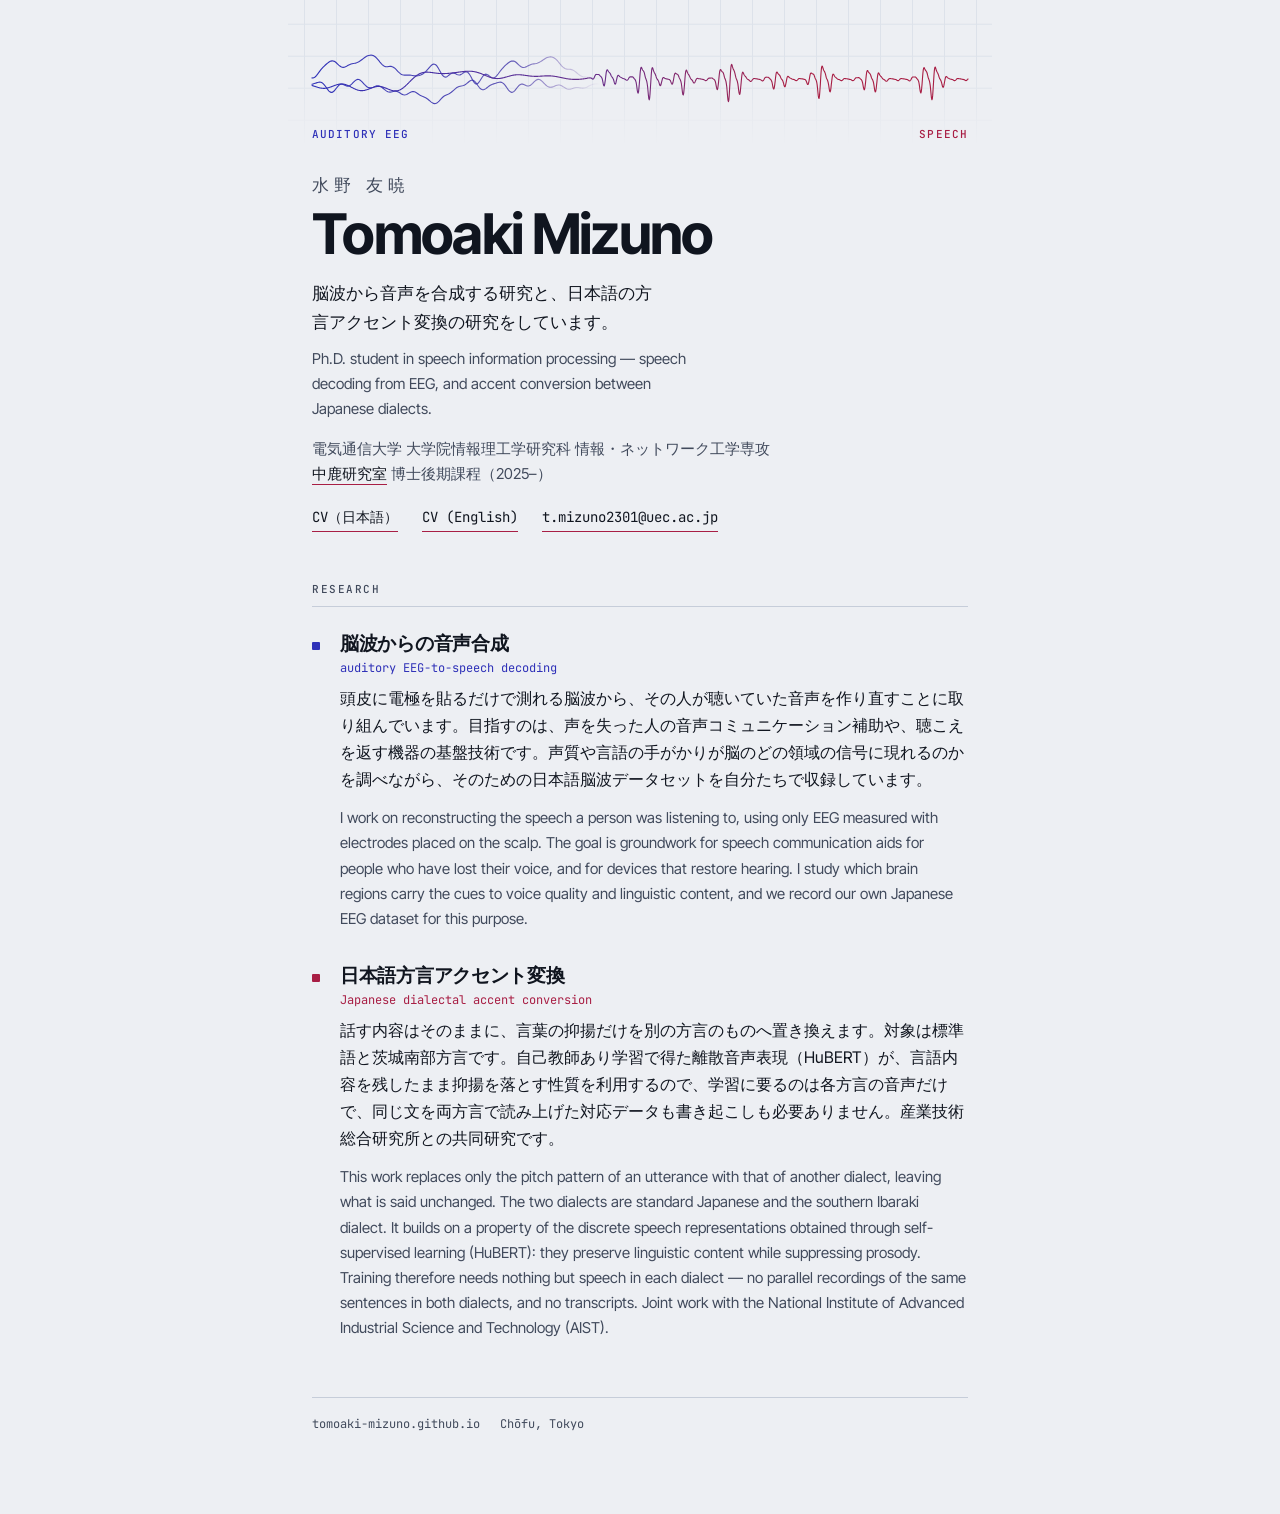
==== index.html @ 9e64f871 "Add profile and CV pages" ====
<!DOCTYPE html>
<html lang="ja">
<head>
<meta charset="utf-8">
<meta name="viewport" content="width=device-width, initial-scale=1.0">
<title>Tomoaki Mizuno</title>
<meta name="description" content="水野友暁 — 電気通信大学 中鹿研究室 博士後期課程。脳波からの音声合成と日本語方言アクセント変換の研究。Tomoaki Mizuno, Ph.D. student at UEC.">
<link rel="preconnect" href="https://fonts.googleapis.com">
<link rel="preconnect" href="https://fonts.gstatic.com" crossorigin>
<link href="https://fonts.googleapis.com/css2?family=Inter+Tight:wght@400;500;600;700&family=JetBrains+Mono:wght@400;500&display=swap" rel="stylesheet">
<link rel="stylesheet" href="style.css">
</head>
<body>
<div class="wrap">

  <div class="trace" aria-hidden="true">
    <svg viewBox="0 0 1000 120" preserveAspectRatio="none" role="presentation">
      <defs>
        <linearGradient id="grad" x1="0" y1="0" x2="1" y2="0">
          <stop offset="0%" stop-color="#2f31b8"/><stop offset="46%" stop-color="#6b2d86"/>
          <stop offset="72%" stop-color="#a81e44"/><stop offset="100%" stop-color="#a81e44"/>
        </linearGradient>
        <linearGradient id="fade" x1="0" y1="0" x2="1" y2="0">
          <stop offset="0%" stop-color="#2f31b8" stop-opacity="1"/>
          <stop offset="70%" stop-color="#3f34a8" stop-opacity=".8"/>
          <stop offset="100%" stop-color="#5b3197" stop-opacity="0"/>
        </linearGradient>
      </defs>
      <path class="sig-ch" d="M 0.0 67.53 L 1.7 66.93 L 3.4 66.40 L 5.1 65.87 L 6.8 65.33 L 8.5 64.82 L 10.2 64.43 L 11.9 64.28 L 13.6 64.50 L 15.3 65.22 L 17.0 66.48 L 18.7 68.27 L 20.4 70.47 L 22.1 72.91 L 23.8 75.32 L 25.5 77.43 L 27.2 79.00 L 28.9 79.82 L 30.6 79.80 L 32.3 78.95 L 34.0 77.41 L 35.7 75.38 L 37.4 73.14 L 39.1 71.00 L 40.8 69.20 L 42.5 67.93 L 44.2 67.30 L 45.9 67.27 L 47.6 67.74 L 49.3 68.50 L 51.0 69.33 L 52.7 69.97 L 54.4 70.24 L 56.1 70.02 L 57.8 69.25 L 59.5 68.01 L 61.2 66.41 L 62.9 64.66 L 64.6 62.96 L 66.3 61.53 L 68.0 60.53 L 69.7 60.09 L 71.4 60.25 L 73.1 61.00 L 74.7 62.25 L 76.4 63.86 L 78.1 65.69 L 79.8 67.55 L 81.5 69.30 L 83.2 70.79 L 84.9 71.94 L 86.6 72.67 L 88.3 72.99 L 90.0 72.91 L 91.7 72.51 L 93.4 71.89 L 95.1 71.17 L 96.8 70.48 L 98.5 69.96 L 100.2 69.72 L 101.9 69.84 L 103.6 70.36 L 105.3 71.25 L 107.0 72.46 L 108.7 73.88 L 110.4 75.37 L 112.1 76.77 L 113.8 77.96 L 115.5 78.81 L 117.2 79.29 L 118.9 79.40 L 120.6 79.20 L 122.3 78.81 L 124.0 78.39 L 125.7 78.08 L 127.4 78.02 L 129.1 78.28 L 130.8 78.89 L 132.5 79.78 L 134.2 80.85 L 135.9 81.94 L 137.6 82.89 L 139.3 83.53 L 141.0 83.77 L 142.7 83.57 L 144.4 82.96 L 146.1 82.05 L 147.8 80.98 L 149.5 79.95 L 151.2 79.12 L 152.9 78.63 L 154.6 78.56 L 156.3 78.92 L 158.0 79.66 L 159.7 80.68 L 161.4 81.83 L 163.1 83.00 L 164.8 84.09 L 166.5 85.04 L 168.2 85.86 L 169.9 86.60 L 171.6 87.35 L 173.3 88.19 L 175.0 89.20 L 176.7 90.40 L 178.4 91.78 L 180.1 93.24 L 181.8 94.65 L 183.5 95.85 L 185.2 96.67 L 186.9 97.00 L 188.6 96.76 L 190.3 95.96 L 192.0 94.67 L 193.7 93.03 L 195.4 91.20 L 197.1 89.36 L 198.8 87.67 L 200.5 86.21 L 202.2 85.03 L 203.9 84.09 L 205.6 83.31 L 207.3 82.57 L 209.0 81.76 L 210.7 80.77 L 212.4 79.58 L 214.1 78.19 L 215.8 76.68 L 217.5 75.15 L 219.2 73.73 L 220.8 72.51 L 222.5 71.57 L 224.2 70.92 L 225.9 70.48 L 227.6 70.17 L 229.3 69.83 L 231.0 69.34 L 232.7 68.58 L 234.4 67.53 L 236.1 66.21 L 237.8 64.74 L 239.5 63.30 L 241.2 62.10 L 242.9 61.36 L 244.6 61.25 L 246.3 61.84 L 248.0 63.14 L 249.7 65.03 L 251.4 67.31 L 253.1 69.74 L 254.8 72.03 L 256.5 73.93 L 258.2 75.25 L 259.9 75.90 L 261.6 75.86 L 263.3 75.24 L 265.0 74.17 L 266.7 72.85 L 268.4 71.47 L 270.1 70.17 L 271.8 69.05 L 273.5 68.15 L 275.2 67.44 L 276.9 66.85 L 278.6 66.32 L 280.3 65.79 L 282.0 65.26 L 283.7 64.75 L 285.4 64.38 L 287.1 64.27 L 288.8 64.55 L 290.5 65.33 L 292.2 66.66 L 293.9 68.50 L 295.6 70.73 L 297.3 73.17 L 299.0 75.54 L 300.7 77.59 L 302.4 79.06 L 304.1 79.77 L 305.8 79.63 L 307.5 78.69 L 309.2 77.07 L 310.9 75.01 L 312.6 72.77 L 314.3 70.67 L 316.0 68.93 L 317.7 67.75 L 319.4 67.19 L 321.1 67.23 L 322.8 67.74 L 324.5 68.50 L 326.2 69.30 L 327.9 69.89 L 329.6 70.09 L 331.3 69.79 L 333.0 68.96 L 334.7 67.67 L 336.4 66.07 L 338.1 64.34 L 339.8 62.69 L 341.5 61.34 L 343.2 60.43 L 344.9 60.07 L 346.6 60.31 L 348.3 61.09 L 350.0 62.34 L 351.7 63.91 L 353.4 65.66 L 355.1 67.40 L 356.8 69.01 L 358.5 70.35 L 360.2 71.33 L 361.9 71.91 L 363.6 72.10 L 365.3 71.91 L 366.9 71.44 L 368.6 70.78 L 370.3 70.05 L 372.0 69.37 L 373.7 68.86 L 375.4 68.61 L 377.1 68.68 L 378.8 69.08 L 380.5 69.79 L 382.2 70.74 L 383.9 71.82 L 385.6 72.90 L 387.3 73.85 L 389.0 74.58 L 390.7 74.99 L 392.4 75.08 L 394.1 74.86 L 395.8 74.41 L 397.5 73.84 L 399.2 73.25 L 400.9 72.76 L 402.6 72.44 L 404.3 72.34 L 406.0 72.44 L 407.7 72.69 L 409.4 73.00 L 411.1 73.26 L 412.8 73.37 L 414.5 73.27 L 416.2 72.92 L 417.9 72.32 L 419.6 71.53 L 421.3 70.63 L 423.0 69.70 L 424.7 68.84 L 426.4 68.12 L 428.1 67.58 L 429.8 67.23 L 431.5 67.04 L 433.2 66.97 L 434.9 66.97 L 436.6 66.99 L 438.3 66.97 L 440.0 66.90"/>
      <path class="sig-ch" d="M 0.0 57.82 L 1.7 57.89 L 3.4 57.28 L 5.1 56.01 L 6.8 54.23 L 8.5 52.10 L 10.2 49.81 L 11.9 47.51 L 13.6 45.31 L 15.3 43.28 L 17.0 41.42 L 18.7 39.71 L 20.4 38.12 L 22.1 36.61 L 23.8 35.20 L 25.5 33.93 L 27.2 32.88 L 28.9 32.14 L 30.6 31.81 L 32.3 31.95 L 34.0 32.57 L 35.7 33.65 L 37.4 35.07 L 39.1 36.67 L 40.8 38.29 L 42.5 39.73 L 44.2 40.84 L 45.9 41.51 L 47.6 41.71 L 49.3 41.46 L 51.0 40.84 L 52.7 39.99 L 54.4 39.04 L 56.1 38.11 L 57.8 37.31 L 59.5 36.68 L 61.2 36.21 L 62.9 35.86 L 64.6 35.55 L 66.3 35.20 L 68.0 34.72 L 69.7 34.06 L 71.4 33.19 L 73.1 32.13 L 74.7 30.93 L 76.4 29.64 L 78.1 28.34 L 79.8 27.08 L 81.5 25.94 L 83.2 24.95 L 84.9 24.14 L 86.6 23.54 L 88.3 23.18 L 90.0 23.08 L 91.7 23.28 L 93.4 23.82 L 95.1 24.71 L 96.8 25.97 L 98.5 27.57 L 100.2 29.45 L 101.9 31.52 L 103.6 33.65 L 105.3 35.68 L 107.0 37.48 L 108.7 38.93 L 110.4 39.95 L 112.1 40.52 L 113.8 40.71 L 115.5 40.62 L 117.2 40.40 L 118.9 40.23 L 120.6 40.27 L 122.3 40.64 L 124.0 41.42 L 125.7 42.61 L 127.4 44.14 L 129.1 45.89 L 130.8 47.70 L 132.5 49.43 L 134.2 50.94 L 135.9 52.12 L 137.6 52.94 L 139.3 53.41 L 141.0 53.60 L 142.7 53.61 L 144.4 53.53 L 146.1 53.46 L 147.8 53.46 L 149.5 53.57 L 151.2 53.78 L 152.9 54.05 L 154.6 54.32 L 156.3 54.54 L 158.0 54.66 L 159.7 54.63 L 161.4 54.45 L 163.1 54.10 L 164.8 53.58 L 166.5 52.90 L 168.2 52.05 L 169.9 50.99 L 171.6 49.72 L 173.3 48.21 L 175.0 46.47 L 176.7 44.54 L 178.4 42.52 L 180.1 40.54 L 181.8 38.79 L 183.5 37.48 L 185.2 36.79 L 186.9 36.87 L 188.6 37.81 L 190.3 39.57 L 192.0 42.04 L 193.7 44.98 L 195.4 48.10 L 197.1 51.07 L 198.8 53.58 L 200.5 55.40 L 202.2 56.38 L 203.9 56.50 L 205.6 55.88 L 207.3 54.73 L 209.0 53.34 L 210.7 52.01 L 212.4 50.98 L 214.1 50.43 L 215.8 50.42 L 217.5 50.87 L 219.2 51.62 L 220.8 52.45 L 222.5 53.09 L 224.2 53.35 L 225.9 53.11 L 227.6 52.38 L 229.3 51.27 L 231.0 50.04 L 232.7 48.97 L 234.4 48.38 L 236.1 48.53 L 237.8 49.56 L 239.5 51.49 L 241.2 54.18 L 242.9 57.33 L 244.6 60.57 L 246.3 63.49 L 248.0 65.70 L 249.7 66.91 L 251.4 67.00 L 253.1 65.97 L 254.8 64.01 L 256.5 61.44 L 258.2 58.65 L 259.9 56.03 L 261.6 53.93 L 263.3 52.59 L 265.0 52.11 L 266.7 52.45 L 268.4 53.41 L 270.1 54.74 L 271.8 56.12 L 273.5 57.24 L 275.2 57.87 L 276.9 57.86 L 278.6 57.16 L 280.3 55.82 L 282.0 53.99 L 283.7 51.84 L 285.4 49.54 L 287.1 47.25 L 288.8 45.08 L 290.5 43.08 L 292.2 41.25 L 293.9 39.57 L 295.6 38.00 L 297.3 36.51 L 299.0 35.13 L 300.7 33.90 L 302.4 32.89 L 304.1 32.21 L 305.8 31.94 L 307.5 32.15 L 309.2 32.85 L 310.9 33.98 L 312.6 35.44 L 314.3 37.06 L 316.0 38.66 L 317.7 40.07 L 319.4 41.14 L 321.1 41.76 L 322.8 41.91 L 324.5 41.63 L 326.2 41.00 L 327.9 40.16 L 329.6 39.24 L 331.3 38.37 L 333.0 37.63 L 334.7 37.06 L 336.4 36.66 L 338.1 36.37 L 339.8 36.11 L 341.5 35.80 L 343.2 35.37 L 344.9 34.76 L 346.6 33.96 L 348.3 32.99 L 350.0 31.89 L 351.7 30.74 L 353.4 29.59 L 355.1 28.52 L 356.8 27.58 L 358.5 26.79 L 360.2 26.21 L 361.9 25.84 L 363.6 25.71 L 365.3 25.84 L 366.9 26.27 L 368.6 27.01 L 370.3 28.10 L 372.0 29.51 L 373.7 31.22 L 375.4 33.16 L 377.1 35.24 L 378.8 37.33 L 380.5 39.30 L 382.2 41.03 L 383.9 42.43 L 385.6 43.45 L 387.3 44.11 L 389.0 44.45 L 390.7 44.60 L 392.4 44.68 L 394.1 44.84 L 395.8 45.17 L 397.5 45.78 L 399.2 46.68 L 400.9 47.84 L 402.6 49.20 L 404.3 50.66 L 406.0 52.09 L 407.7 53.39 L 409.4 54.49 L 411.1 55.34 L 412.8 55.94 L 414.5 56.31 L 416.2 56.53 L 417.9 56.65 L 419.6 56.73 L 421.3 56.82 L 423.0 56.96 L 424.7 57.14 L 426.4 57.36 L 428.1 57.59 L 429.8 57.80 L 431.5 57.99 L 433.2 58.12 L 434.9 58.20 L 436.6 58.22 L 438.3 58.21 L 440.0 58.15"/>
      <path class="sig" d="M 0.0 69.43 L 0.6 69.59 L 1.3 69.77 L 1.9 69.94 L 2.5 70.13 L 3.1 70.32 L 3.8 70.52 L 4.4 70.72 L 5.0 70.92 L 5.6 71.13 L 6.3 71.33 L 6.9 71.53 L 7.5 71.73 L 8.1 71.93 L 8.8 72.12 L 9.4 72.30 L 10.0 72.48 L 10.6 72.65 L 11.3 72.81 L 11.9 72.96 L 12.5 73.09 L 13.1 73.22 L 13.8 73.33 L 14.4 73.43 L 15.0 73.52 L 15.6 73.59 L 16.3 73.64 L 16.9 73.68 L 17.5 73.71 L 18.1 73.71 L 18.8 73.70 L 19.4 73.68 L 20.0 73.64 L 20.6 73.58 L 21.3 73.50 L 21.9 73.41 L 22.5 73.30 L 23.1 73.18 L 23.8 73.05 L 24.4 72.89 L 25.0 72.73 L 25.6 72.56 L 26.3 72.37 L 26.9 72.17 L 27.5 71.96 L 28.1 71.75 L 28.8 71.52 L 29.4 71.29 L 30.0 71.06 L 30.6 70.82 L 31.3 70.58 L 31.9 70.33 L 32.5 70.09 L 33.1 69.85 L 33.8 69.61 L 34.4 69.37 L 35.0 69.14 L 35.6 68.92 L 36.3 68.70 L 36.9 68.49 L 37.5 68.29 L 38.1 68.11 L 38.8 67.93 L 39.4 67.77 L 40.0 67.62 L 40.7 67.49 L 41.3 67.38 L 41.9 67.28 L 42.5 67.19 L 43.2 67.13 L 43.8 67.08 L 44.4 67.06 L 45.0 67.05 L 45.7 67.06 L 46.3 67.09 L 46.9 67.15 L 47.5 67.22 L 48.2 67.31 L 48.8 67.42 L 49.4 67.55 L 50.0 67.70 L 50.7 67.86 L 51.3 68.05 L 51.9 68.25 L 52.5 68.46 L 53.2 68.70 L 53.8 68.94 L 54.4 69.20 L 55.0 69.47 L 55.7 69.76 L 56.3 70.05 L 56.9 70.35 L 57.5 70.66 L 58.2 70.98 L 58.8 71.30 L 59.4 71.62 L 60.0 71.95 L 60.7 72.28 L 61.3 72.60 L 61.9 72.93 L 62.5 73.25 L 63.2 73.57 L 63.8 73.88 L 64.4 74.18 L 65.0 74.47 L 65.7 74.76 L 66.3 75.03 L 66.9 75.29 L 67.5 75.54 L 68.2 75.77 L 68.8 75.99 L 69.4 76.19 L 70.0 76.38 L 70.7 76.55 L 71.3 76.70 L 71.9 76.83 L 72.5 76.94 L 73.2 77.03 L 73.8 77.10 L 74.4 77.15 L 75.0 77.19 L 75.7 77.20 L 76.3 77.19 L 76.9 77.16 L 77.5 77.12 L 78.2 77.05 L 78.8 76.97 L 79.4 76.87 L 80.1 76.76 L 80.7 76.62 L 81.3 76.47 L 81.9 76.31 L 82.6 76.14 L 83.2 75.95 L 83.8 75.75 L 84.4 75.54 L 85.1 75.32 L 85.7 75.10 L 86.3 74.87 L 86.9 74.63 L 87.6 74.39 L 88.2 74.15 L 88.8 73.91 L 89.4 73.67 L 90.1 73.43 L 90.7 73.19 L 91.3 72.96 L 91.9 72.74 L 92.6 72.52 L 93.2 72.31 L 93.8 72.11 L 94.4 71.92 L 95.1 71.74 L 95.7 71.58 L 96.3 71.43 L 96.9 71.30 L 97.6 71.18 L 98.2 71.07 L 98.8 70.98 L 99.4 70.92 L 100.1 70.86 L 100.7 70.83 L 101.3 70.81 L 101.9 70.82 L 102.6 70.84 L 103.2 70.88 L 103.8 70.94 L 104.4 71.02 L 105.1 71.11 L 105.7 71.22 L 106.3 71.35 L 106.9 71.49 L 107.6 71.65 L 108.2 71.83 L 108.8 72.02 L 109.4 72.22 L 110.1 72.43 L 110.7 72.65 L 111.3 72.88 L 111.9 73.12 L 112.6 73.37 L 113.2 73.62 L 113.8 73.88 L 114.4 74.14 L 115.1 74.40 L 115.7 74.66 L 116.3 74.92 L 116.9 75.17 L 117.6 75.42 L 118.2 75.66 L 118.8 75.90 L 119.4 76.13 L 120.1 76.34 L 120.7 76.55 L 121.3 76.74 L 122.0 76.91 L 122.6 77.07 L 123.2 77.21 L 123.8 77.33 L 124.5 77.44 L 125.1 77.52 L 125.7 77.58 L 126.3 77.62 L 127.0 77.63 L 127.6 77.62 L 128.2 77.59 L 128.8 77.53 L 129.5 77.44 L 130.1 77.33 L 130.7 77.19 L 131.3 77.03 L 132.0 76.84 L 132.6 76.62 L 133.2 76.37 L 133.8 76.10 L 134.5 75.81 L 135.1 75.48 L 135.7 75.14 L 136.3 74.77 L 137.0 74.37 L 137.6 73.95 L 138.2 73.51 L 138.8 73.05 L 139.5 72.57 L 140.1 72.07 L 140.7 71.55 L 141.3 71.02 L 142.0 70.46 L 142.6 69.90 L 143.2 69.32 L 143.8 68.73 L 144.5 68.13 L 145.1 67.52 L 145.7 66.90 L 146.3 66.28 L 147.0 65.65 L 147.6 65.02 L 148.2 64.39 L 148.8 63.76 L 149.5 63.12 L 150.1 62.49 L 150.7 61.87 L 151.3 61.25 L 152.0 60.63 L 152.6 60.03 L 153.2 59.43 L 153.8 58.84 L 154.5 58.27 L 155.1 57.70 L 155.7 57.15 L 156.3 56.62 L 157.0 56.10 L 157.6 55.59 L 158.2 55.10 L 158.8 54.63 L 159.5 54.18 L 160.1 53.74 L 160.7 53.33 L 161.4 52.93 L 162.0 52.55 L 162.6 52.20 L 163.2 51.86 L 163.9 51.54 L 164.5 51.25 L 165.1 50.97 L 165.7 50.71 L 166.4 50.47 L 167.0 50.26 L 167.6 50.06 L 168.2 49.88 L 168.9 49.72 L 169.5 49.58 L 170.1 49.45 L 170.7 49.34 L 171.4 49.25 L 172.0 49.18 L 172.6 49.12 L 173.2 49.07 L 173.9 49.04 L 174.5 49.02 L 175.1 49.01 L 175.7 49.02 L 176.4 49.03 L 177.0 49.06 L 177.6 49.09 L 178.2 49.14 L 178.9 49.19 L 179.5 49.24 L 180.1 49.31 L 180.7 49.38 L 181.4 49.45 L 182.0 49.53 L 182.6 49.61 L 183.2 49.69 L 183.9 49.78 L 184.5 49.87 L 185.1 49.95 L 185.7 50.04 L 186.4 50.13 L 187.0 50.21 L 187.6 50.30 L 188.2 50.38 L 188.9 50.46 L 189.5 50.54 L 190.1 50.61 L 190.7 50.68 L 191.4 50.75 L 192.0 50.81 L 192.6 50.87 L 193.2 50.93 L 193.9 50.98 L 194.5 51.02 L 195.1 51.06 L 195.7 51.10 L 196.4 51.13 L 197.0 51.15 L 197.6 51.17 L 198.2 51.19 L 198.9 51.20 L 199.5 51.21 L 200.1 51.21 L 200.8 51.20 L 201.4 51.20 L 202.0 51.18 L 202.6 51.17 L 203.3 51.14 L 203.9 51.12 L 204.5 51.09 L 205.1 51.05 L 205.8 51.02 L 206.4 50.97 L 207.0 50.93 L 207.6 50.88 L 208.3 50.83 L 208.9 50.78 L 209.5 50.72 L 210.1 50.66 L 210.8 50.60 L 211.4 50.53 L 212.0 50.46 L 212.6 50.40 L 213.3 50.32 L 213.9 50.25 L 214.5 50.18 L 215.1 50.10 L 215.8 50.02 L 216.4 49.94 L 217.0 49.86 L 217.6 49.78 L 218.3 49.70 L 218.9 49.62 L 219.5 49.53 L 220.1 49.45 L 220.8 49.36 L 221.4 49.28 L 222.0 49.19 L 222.6 49.11 L 223.3 49.02 L 223.9 48.94 L 224.5 48.86 L 225.1 48.77 L 225.8 48.69 L 226.4 48.61 L 227.0 48.53 L 227.6 48.45 L 228.3 48.37 L 228.9 48.30 L 229.5 48.23 L 230.1 48.16 L 230.8 48.09 L 231.4 48.03 L 232.0 47.96 L 232.6 47.91 L 233.3 47.85 L 233.9 47.80 L 234.5 47.76 L 235.1 47.72 L 235.8 47.68 L 236.4 47.65 L 237.0 47.62 L 237.6 47.61 L 238.3 47.59 L 238.9 47.59 L 239.5 47.59 L 240.2 47.59 L 240.8 47.61 L 241.4 47.63 L 242.0 47.66 L 242.7 47.70 L 243.3 47.74 L 243.9 47.80 L 244.5 47.86 L 245.2 47.93 L 245.8 48.01 L 246.4 48.10 L 247.0 48.20 L 247.7 48.31 L 248.3 48.42 L 248.9 48.55 L 249.5 48.68 L 250.2 48.83 L 250.8 48.98 L 251.4 49.15 L 252.0 49.32 L 252.7 49.50 L 253.3 49.69 L 253.9 49.88 L 254.5 50.09 L 255.2 50.30 L 255.8 50.52 L 256.4 50.74 L 257.0 50.98 L 257.7 51.21 L 258.3 51.46 L 258.9 51.71 L 259.5 51.96 L 260.2 52.22 L 260.8 52.48 L 261.4 52.74 L 262.0 53.01 L 262.7 53.27 L 263.3 53.54 L 263.9 53.81 L 264.5 54.07 L 265.2 54.34 L 265.8 54.60 L 266.4 54.87 L 267.0 55.12 L 267.7 55.38 L 268.3 55.63 L 268.9 55.87 L 269.5 56.11 L 270.2 56.34 L 270.8 56.56 L 271.4 56.78 L 272.0 56.99 L 272.7 57.19 L 273.3 57.38 L 273.9 57.55 L 274.5 57.72 L 275.2 57.88 L 275.8 58.03 L 276.4 58.16 L 277.0 58.28 L 277.7 58.39 L 278.3 58.49 L 278.9 58.57 L 279.5 58.64 L 280.2 58.70 L 280.8 58.74 L 281.4 58.77 L 282.1 58.79 L 282.7 58.80 L 283.3 58.79 L 283.9 58.77 L 284.6 58.73 L 285.2 58.69 L 285.8 58.63 L 286.4 58.56 L 287.1 58.48 L 287.7 58.39 L 288.3 58.28 L 288.9 58.17 L 289.6 58.05 L 290.2 57.92 L 290.8 57.78 L 291.4 57.64 L 292.1 57.48 L 292.7 57.33 L 293.3 57.16 L 293.9 56.99 L 294.6 56.82 L 295.2 56.64 L 295.8 56.46 L 296.4 56.28 L 297.1 56.10 L 297.7 55.92 L 298.3 55.74 L 298.9 55.56 L 299.6 55.38 L 300.2 55.20 L 300.8 55.03 L 301.4 54.86 L 302.1 54.70 L 302.7 54.54 L 303.3 54.38 L 303.9 54.24 L 304.6 54.09 L 305.2 53.96 L 305.8 53.83 L 306.4 53.71 L 307.1 53.60 L 307.7 53.50 L 308.3 53.40 L 308.9 53.32 L 309.6 53.24 L 310.2 53.18 L 310.8 53.12 L 311.4 53.07 L 312.1 53.03 L 312.7 53.00 L 313.3 52.98 L 313.9 52.97 L 314.6 52.96 L 315.2 52.97 L 315.8 52.98 L 316.4 53.01 L 317.1 53.04 L 317.7 53.07 L 318.3 53.12 L 318.9 53.17 L 319.6 53.22 L 320.2 53.29 L 320.8 53.35 L 321.5 53.43 L 322.1 53.50 L 322.7 53.58 L 323.3 53.67 L 324.0 53.75 L 324.6 53.84 L 325.2 53.93 L 325.8 54.02 L 326.5 54.11 L 327.1 54.20 L 327.7 54.29 L 328.3 54.38 L 329.0 54.47 L 329.6 54.56 L 330.2 54.64 L 330.8 54.72 L 331.5 54.80 L 332.1 54.87 L 332.7 54.94 L 333.3 55.01 L 334.0 55.07 L 334.6 55.13 L 335.2 55.18 L 335.8 55.23 L 336.5 55.27 L 337.1 55.31 L 337.7 55.34 L 338.3 55.36 L 339.0 55.38 L 339.6 55.40 L 340.2 55.41 L 340.8 55.41 L 341.5 55.41 L 342.1 55.41 L 342.7 55.40 L 343.3 55.39 L 344.0 55.37 L 344.6 55.35 L 345.2 55.32 L 345.8 55.29 L 346.5 55.26 L 347.1 55.23 L 347.7 55.19 L 348.3 55.15 L 349.0 55.11 L 349.6 55.07 L 350.2 55.03 L 350.8 54.99 L 351.5 54.95 L 352.1 54.91 L 352.7 54.87 L 353.3 54.83 L 354.0 54.80 L 354.6 54.77 L 355.2 54.73 L 355.8 54.71 L 356.5 54.68 L 357.1 54.66 L 357.7 54.65 L 358.3 54.64 L 359.0 54.63 L 359.6 54.63 L 360.2 54.63 L 360.9 54.64 L 361.5 54.65 L 362.1 54.67 L 362.7 54.70 L 363.4 54.73 L 364.0 54.76 L 364.6 54.81 L 365.2 54.86 L 365.9 54.91 L 366.5 54.97 L 367.1 55.04 L 367.7 55.11 L 368.4 55.19 L 369.0 55.27 L 369.6 55.36 L 370.2 55.45 L 370.9 55.55 L 371.5 55.65 L 372.1 55.75 L 372.7 55.86 L 373.4 55.98 L 374.0 56.10 L 374.6 56.22 L 375.2 56.34 L 375.9 56.46 L 376.5 56.59 L 377.1 56.72 L 377.7 56.85 L 378.4 56.98 L 379.0 57.12 L 379.6 57.25 L 380.2 57.38 L 380.9 57.52 L 381.5 57.65 L 382.1 57.78 L 382.7 57.91 L 383.4 58.04 L 384.0 58.16 L 384.6 58.29 L 385.2 58.41 L 385.9 58.53 L 386.5 58.64 L 387.1 58.76 L 387.7 58.87 L 388.4 58.97 L 389.0 59.07 L 389.6 59.17 L 390.2 59.26 L 390.9 59.35 L 391.5 59.44 L 392.1 59.51 L 392.7 59.59 L 393.4 59.66 L 394.0 59.72 L 394.6 59.78 L 395.2 59.84 L 395.9 59.89 L 396.5 59.93 L 397.1 59.97 L 397.7 60.01 L 398.4 60.03 L 399.0 60.06 L 399.6 60.08 L 400.3 60.09 L 400.9 60.10 L 401.5 60.10 L 402.1 60.10 L 402.8 60.09 L 403.4 60.08 L 404.0 60.07 L 404.6 60.04 L 405.3 60.02 L 405.9 59.99 L 406.5 59.95 L 407.1 59.92 L 407.8 59.87 L 408.4 59.82 L 409.0 59.77 L 409.6 59.72 L 410.3 59.66 L 410.9 59.59 L 411.5 59.53 L 412.1 59.46 L 412.8 59.38 L 413.4 59.31 L 414.0 59.23 L 414.6 59.15 L 415.3 59.06 L 415.9 58.97 L 416.5 58.88 L 417.1 58.79 L 417.8 58.69 L 418.4 58.60 L 419.0 58.50 L 419.6 58.40 L 420.3 57.98 L 420.9 57.95 L 421.5 57.93 L 422.1 57.91 L 422.8 57.86 L 423.4 57.82 L 424.0 57.79 L 424.6 57.83 L 425.3 58.00 L 425.9 58.31 L 426.5 58.76 L 427.1 59.24 L 427.8 59.61 L 428.4 59.67 L 429.0 59.29 L 429.6 58.42 L 430.3 57.14 L 430.9 55.68 L 431.5 54.31 L 432.1 53.26 L 432.8 52.66 L 433.4 52.46 L 434.0 52.50 L 434.6 52.60 L 435.3 52.62 L 435.9 52.56 L 436.5 52.54 L 437.1 52.69 L 437.8 53.10 L 438.4 53.75 L 439.0 54.49 L 439.6 55.16 L 440.3 55.71 L 440.9 56.27 L 441.5 57.13 L 442.2 58.63 L 442.8 60.95 L 443.4 63.92 L 444.0 66.99 L 444.7 69.34 L 445.3 70.12 L 445.9 68.83 L 446.5 65.45 L 447.2 60.60 L 447.8 55.25 L 448.4 50.49 L 449.0 47.14 L 449.7 45.52 L 450.3 45.42 L 450.9 46.27 L 451.5 47.41 L 452.2 48.40 L 452.8 49.09 L 453.4 49.64 L 454.0 50.31 L 454.7 51.30 L 455.3 52.59 L 455.9 54.00 L 456.5 55.26 L 457.2 56.23 L 457.8 56.97 L 458.4 57.75 L 459.0 58.90 L 459.7 60.60 L 460.3 62.77 L 460.9 65.00 L 461.5 66.73 L 462.2 67.41 L 462.8 66.73 L 463.4 64.77 L 464.0 61.97 L 464.7 58.97 L 465.3 56.39 L 465.9 54.65 L 466.5 53.86 L 467.2 53.89 L 467.8 54.42 L 468.4 55.11 L 469.0 55.75 L 469.7 56.25 L 470.3 56.63 L 470.9 56.96 L 471.5 57.31 L 472.2 57.68 L 472.8 58.04 L 473.4 58.37 L 474.0 58.62 L 474.7 58.80 L 475.3 58.96 L 475.9 59.13 L 476.5 59.38 L 477.2 59.73 L 477.8 60.16 L 478.4 60.61 L 479.0 61.01 L 479.7 61.28 L 480.3 61.30 L 480.9 61.01 L 481.6 60.38 L 482.2 59.46 L 482.8 58.41 L 483.4 57.42 L 484.1 56.68 L 484.7 56.27 L 485.3 56.16 L 485.9 56.21 L 486.6 56.27 L 487.2 56.24 L 487.8 56.16 L 488.4 56.14 L 489.1 56.36 L 489.7 56.88 L 490.3 57.67 L 490.9 58.53 L 491.6 59.32 L 492.2 60.01 L 492.8 60.83 L 493.4 62.21 L 494.1 64.59 L 494.7 68.17 L 495.3 72.63 L 495.9 77.10 L 496.6 80.33 L 497.2 81.08 L 497.8 78.61 L 498.4 72.97 L 499.1 65.14 L 499.7 56.69 L 500.3 49.28 L 500.9 44.17 L 501.6 41.78 L 502.2 41.71 L 502.8 42.99 L 503.4 44.59 L 504.1 45.82 L 504.7 46.57 L 505.3 47.22 L 505.9 48.29 L 506.6 50.12 L 507.2 52.61 L 507.8 55.32 L 508.4 57.72 L 509.1 59.55 L 509.7 61.10 L 510.3 63.08 L 510.9 66.34 L 511.6 71.32 L 512.2 77.70 L 512.8 84.29 L 513.4 89.35 L 514.1 91.16 L 514.7 88.68 L 515.3 82.01 L 515.9 72.39 L 516.6 61.84 L 517.2 52.47 L 517.8 45.84 L 518.4 42.55 L 519.1 42.17 L 519.7 43.67 L 520.3 45.84 L 521.0 47.79 L 521.6 49.20 L 522.2 50.24 L 522.8 51.29 L 523.5 52.68 L 524.1 54.43 L 524.7 56.32 L 525.3 58.00 L 526.0 59.26 L 526.6 60.13 L 527.2 60.89 L 527.8 61.92 L 528.5 63.45 L 529.1 65.44 L 529.7 67.51 L 530.3 69.09 L 531.0 69.67 L 531.6 68.99 L 532.2 67.14 L 532.8 64.55 L 533.5 61.82 L 534.1 59.49 L 534.7 57.91 L 535.3 57.16 L 536.0 57.09 L 536.6 57.43 L 537.2 57.91 L 537.8 58.35 L 538.5 58.68 L 539.1 58.90 L 539.7 59.06 L 540.3 59.20 L 541.0 59.36 L 541.6 59.51 L 542.2 59.66 L 542.8 59.81 L 543.5 59.95 L 544.1 60.09 L 544.7 60.30 L 545.3 60.71 L 546.0 61.46 L 546.6 62.64 L 547.2 64.19 L 547.8 65.82 L 548.5 67.09 L 549.1 67.48 L 549.7 66.61 L 550.3 64.40 L 551.0 61.15 L 551.6 57.50 L 552.2 54.20 L 552.8 51.85 L 553.5 50.69 L 554.1 50.56 L 554.7 51.02 L 555.3 51.58 L 556.0 51.93 L 556.6 52.09 L 557.2 52.31 L 557.8 52.91 L 558.5 54.06 L 559.1 55.65 L 559.7 57.36 L 560.4 58.84 L 561.0 60.00 L 561.6 61.13 L 562.2 62.79 L 562.9 65.57 L 563.5 69.69 L 564.1 74.76 L 564.7 79.72 L 565.4 83.16 L 566.0 83.83 L 566.6 81.06 L 567.2 75.16 L 567.9 67.29 L 568.5 59.11 L 569.1 52.24 L 569.7 47.75 L 570.4 45.88 L 571.0 46.14 L 571.6 47.59 L 572.2 49.34 L 572.9 50.81 L 573.5 51.85 L 574.1 52.68 L 574.7 53.61 L 575.4 54.81 L 576.0 56.24 L 576.6 57.66 L 577.2 58.84 L 577.9 59.67 L 578.5 60.23 L 579.1 60.78 L 579.7 61.54 L 580.4 62.61 L 581.0 63.86 L 581.6 64.98 L 582.2 65.63 L 582.9 65.58 L 583.5 64.80 L 584.1 63.49 L 584.7 61.96 L 585.4 60.55 L 586.0 59.47 L 586.6 58.82 L 587.2 58.56 L 587.9 58.57 L 588.5 58.70 L 589.1 58.87 L 589.7 59.00 L 590.4 59.09 L 591.0 59.15 L 591.6 59.20 L 592.2 59.29 L 592.9 59.41 L 593.5 59.58 L 594.1 59.74 L 594.7 59.89 L 595.4 59.99 L 596.0 60.09 L 596.6 60.21 L 597.2 60.43 L 597.9 60.75 L 598.5 61.15 L 599.1 61.55 L 599.7 61.86 L 600.4 61.95 L 601.0 61.78 L 601.6 61.33 L 602.3 60.72 L 602.9 60.02 L 603.5 59.33 L 604.1 58.74 L 604.8 58.32 L 605.4 58.10 L 606.0 58.03 L 606.6 58.05 L 607.3 58.05 L 607.9 58.00 L 608.5 57.92 L 609.1 57.87 L 609.8 57.96 L 610.4 58.24 L 611.0 58.69 L 611.6 59.21 L 612.3 59.69 L 612.9 60.13 L 613.5 60.67 L 614.1 61.60 L 614.8 63.26 L 615.4 65.80 L 616.0 69.03 L 616.6 72.34 L 617.3 74.82 L 617.9 75.54 L 618.5 73.86 L 619.1 69.76 L 619.8 63.87 L 620.4 57.35 L 621.0 51.51 L 621.6 47.35 L 622.3 45.28 L 622.9 45.04 L 623.5 45.91 L 624.1 47.06 L 624.8 47.91 L 625.4 48.39 L 626.0 48.79 L 626.6 49.60 L 627.3 51.11 L 627.9 53.27 L 628.5 55.69 L 629.1 57.87 L 629.8 59.58 L 630.4 61.08 L 631.0 63.07 L 631.6 66.42 L 632.3 71.63 L 632.9 78.45 L 633.5 85.71 L 634.1 91.54 L 634.8 94.00 L 635.4 91.78 L 636.0 84.74 L 636.6 74.07 L 637.3 61.93 L 637.9 50.76 L 638.5 42.50 L 639.1 38.06 L 639.8 37.15 L 640.4 38.62 L 641.0 41.02 L 641.7 43.23 L 642.3 44.78 L 642.9 45.87 L 643.5 47.06 L 644.2 48.82 L 644.8 51.25 L 645.4 54.04 L 646.0 56.66 L 646.7 58.71 L 647.3 60.21 L 647.9 61.63 L 648.5 63.68 L 649.2 66.92 L 649.8 71.36 L 650.4 76.35 L 651.0 80.67 L 651.7 83.00 L 652.3 82.40 L 652.9 78.67 L 653.5 72.49 L 654.2 65.17 L 654.8 58.25 L 655.4 52.96 L 656.0 49.92 L 656.7 49.03 L 657.3 49.70 L 657.9 51.10 L 658.5 52.55 L 659.2 53.71 L 659.8 54.53 L 660.4 55.20 L 661.0 55.94 L 661.7 56.82 L 662.3 57.79 L 662.9 58.69 L 663.5 59.39 L 664.2 59.86 L 664.8 60.18 L 665.4 60.50 L 666.0 60.95 L 666.7 61.56 L 667.3 62.24 L 667.9 62.83 L 668.5 63.14 L 669.2 63.08 L 669.8 62.63 L 670.4 61.91 L 671.0 61.05 L 671.7 60.22 L 672.3 59.54 L 672.9 59.05 L 673.5 58.77 L 674.2 58.69 L 674.8 58.76 L 675.4 58.88 L 676.0 59.01 L 676.7 59.09 L 677.3 59.15 L 677.9 59.21 L 678.5 59.30 L 679.2 59.43 L 679.8 59.60 L 680.4 59.76 L 681.1 59.90 L 681.7 60.00 L 682.3 60.10 L 682.9 60.24 L 683.6 60.46 L 684.2 60.80 L 684.8 61.24 L 685.4 61.71 L 686.1 62.13 L 686.7 62.35 L 687.3 62.27 L 687.9 61.79 L 688.6 60.95 L 689.2 59.85 L 689.8 58.69 L 690.4 57.68 L 691.1 57.00 L 691.7 56.69 L 692.3 56.66 L 692.9 56.76 L 693.6 56.85 L 694.2 56.85 L 694.8 56.81 L 695.4 56.86 L 696.1 57.13 L 696.7 57.65 L 697.3 58.36 L 697.9 59.08 L 698.6 59.70 L 699.2 60.24 L 699.8 60.91 L 700.4 62.06 L 701.1 63.97 L 701.7 66.70 L 702.3 69.91 L 702.9 72.87 L 703.6 74.69 L 704.2 74.60 L 704.8 72.25 L 705.4 67.93 L 706.1 62.47 L 706.7 56.97 L 707.3 52.52 L 707.9 49.75 L 708.6 48.75 L 709.2 49.11 L 709.8 50.16 L 710.4 51.26 L 711.1 52.08 L 711.7 52.64 L 712.3 53.17 L 712.9 53.95 L 713.6 55.11 L 714.2 56.52 L 714.8 57.92 L 715.4 59.07 L 716.1 59.91 L 716.7 60.62 L 717.3 61.54 L 717.9 63.01 L 718.6 65.09 L 719.2 67.53 L 719.8 69.78 L 720.5 71.17 L 721.1 71.17 L 721.7 69.63 L 722.3 66.83 L 723.0 63.38 L 723.6 60.02 L 724.2 57.38 L 724.8 55.79 L 725.5 55.26 L 726.1 55.49 L 726.7 56.13 L 727.3 56.82 L 728.0 57.40 L 728.6 57.81 L 729.2 58.12 L 729.8 58.43 L 730.5 58.77 L 731.1 59.13 L 731.7 59.46 L 732.3 59.73 L 733.0 59.91 L 733.6 60.03 L 734.2 60.14 L 734.8 60.31 L 735.5 60.56 L 736.1 60.92 L 736.7 61.33 L 737.3 61.71 L 738.0 61.93 L 738.6 61.90 L 739.2 61.60 L 739.8 61.07 L 740.5 60.39 L 741.1 59.72 L 741.7 59.18 L 742.3 58.83 L 743.0 58.70 L 743.6 58.73 L 744.2 58.85 L 744.8 58.98 L 745.5 59.07 L 746.1 59.14 L 746.7 59.19 L 747.3 59.25 L 748.0 59.34 L 748.6 59.48 L 749.2 59.64 L 749.8 59.81 L 750.5 59.96 L 751.1 60.12 L 751.7 60.39 L 752.3 60.90 L 753.0 61.80 L 753.6 63.16 L 754.2 64.85 L 754.8 66.53 L 755.5 67.71 L 756.1 67.86 L 756.7 66.64 L 757.3 64.07 L 758.0 60.55 L 758.6 56.77 L 759.2 53.49 L 759.8 51.26 L 760.5 50.26 L 761.1 50.26 L 761.7 50.77 L 762.4 51.31 L 763.0 51.60 L 763.6 51.72 L 764.2 51.95 L 764.9 52.64 L 765.5 53.92 L 766.1 55.63 L 766.7 57.42 L 767.4 58.96 L 768.0 60.20 L 768.6 61.52 L 769.2 63.59 L 769.9 67.08 L 770.5 72.20 L 771.1 78.41 L 771.7 84.42 L 772.4 88.50 L 773.0 89.10 L 773.6 85.40 L 774.2 77.77 L 774.9 67.62 L 775.5 57.05 L 776.1 48.13 L 776.7 42.24 L 777.4 39.73 L 778.0 39.99 L 778.6 41.80 L 779.2 43.95 L 779.9 45.67 L 780.5 46.83 L 781.1 47.80 L 781.7 49.07 L 782.4 50.94 L 783.0 53.32 L 783.6 55.81 L 784.2 57.93 L 784.9 59.50 L 785.5 60.71 L 786.1 62.11 L 786.7 64.29 L 787.4 67.52 L 788.0 71.54 L 788.6 75.52 L 789.2 78.36 L 789.9 79.06 L 790.5 77.18 L 791.1 72.97 L 791.7 67.34 L 792.4 61.51 L 793.0 56.64 L 793.6 53.43 L 794.2 52.05 L 794.9 52.14 L 795.5 53.09 L 796.1 54.28 L 796.7 55.33 L 797.4 56.11 L 798.0 56.68 L 798.6 57.20 L 799.2 57.77 L 799.9 58.39 L 800.5 58.98 L 801.1 59.47 L 801.8 59.80 L 802.4 60.01 L 803.0 60.16 L 803.6 60.34 L 804.3 60.60 L 804.9 60.93 L 805.5 61.30 L 806.1 61.65 L 806.8 61.89 L 807.4 61.94 L 808.0 61.71 L 808.6 61.23 L 809.3 60.59 L 809.9 59.90 L 810.5 59.31 L 811.1 58.90 L 811.8 58.72 L 812.4 58.71 L 813.0 58.81 L 813.6 58.94 L 814.3 59.05 L 814.9 59.12 L 815.5 59.17 L 816.1 59.24 L 816.8 59.35 L 817.4 59.50 L 818.0 59.67 L 818.6 59.83 L 819.3 59.95 L 819.9 60.04 L 820.5 60.15 L 821.1 60.33 L 821.8 60.60 L 822.4 60.98 L 823.0 61.39 L 823.6 61.75 L 824.3 61.94 L 824.9 61.90 L 825.5 61.61 L 826.1 61.08 L 826.8 60.35 L 827.4 59.51 L 828.0 58.70 L 828.6 58.05 L 829.3 57.64 L 829.9 57.47 L 830.5 57.47 L 831.1 57.50 L 831.8 57.49 L 832.4 57.41 L 833.0 57.34 L 833.6 57.40 L 834.3 57.68 L 834.9 58.19 L 835.5 58.81 L 836.1 59.42 L 836.8 59.95 L 837.4 60.48 L 838.0 61.31 L 838.6 62.78 L 839.3 65.13 L 839.9 68.29 L 840.5 71.75 L 841.2 74.64 L 841.8 75.98 L 842.4 75.03 L 843.0 71.62 L 843.7 66.23 L 844.3 59.93 L 844.9 53.99 L 845.5 49.50 L 846.2 47.02 L 846.8 46.45 L 847.4 47.16 L 848.0 48.38 L 848.7 49.46 L 849.3 50.17 L 849.9 50.68 L 850.5 51.35 L 851.2 52.48 L 851.8 54.13 L 852.4 56.05 L 853.0 57.84 L 853.7 59.25 L 854.3 60.33 L 854.9 61.48 L 855.5 63.24 L 856.2 66.03 L 856.8 69.80 L 857.4 73.96 L 858.0 77.48 L 858.7 79.25 L 859.3 78.49 L 859.9 75.09 L 860.5 69.68 L 861.2 63.39 L 861.8 57.55 L 862.4 53.18 L 863.0 50.77 L 863.7 50.20 L 864.3 50.90 L 864.9 52.16 L 865.5 53.41 L 866.2 54.37 L 866.8 55.06 L 867.4 55.66 L 868.0 56.35 L 868.7 57.18 L 869.3 58.08 L 869.9 58.90 L 870.5 59.52 L 871.2 59.92 L 871.8 60.21 L 872.4 60.53 L 873.0 60.98 L 873.7 61.58 L 874.3 62.21 L 874.9 62.73 L 875.5 62.97 L 876.2 62.85 L 876.8 62.38 L 877.4 61.67 L 878.0 60.87 L 878.7 60.09 L 879.3 59.45 L 879.9 59.00 L 880.6 58.75 L 881.2 58.70 L 881.8 58.78 L 882.4 58.91 L 883.1 59.02 L 883.7 59.10 L 884.3 59.16 L 884.9 59.22 L 885.6 59.32 L 886.2 59.46 L 886.8 59.63 L 887.4 59.79 L 888.1 59.92 L 888.7 60.02 L 889.3 60.12 L 889.9 60.27 L 890.6 60.52 L 891.2 60.87 L 891.8 61.28 L 892.4 61.67 L 893.1 61.91 L 893.7 61.92 L 894.3 61.65 L 894.9 61.14 L 895.6 60.48 L 896.2 59.80 L 896.8 59.23 L 897.4 58.86 L 898.1 58.70 L 898.7 58.72 L 899.3 58.83 L 899.9 58.96 L 900.6 59.06 L 901.2 59.13 L 901.8 59.18 L 902.4 59.26 L 903.1 59.37 L 903.7 59.53 L 904.3 59.70 L 904.9 59.85 L 905.6 59.96 L 906.2 60.06 L 906.8 60.17 L 907.4 60.36 L 908.1 60.66 L 908.7 61.05 L 909.3 61.50 L 909.9 61.95 L 910.6 62.27 L 911.2 62.33 L 911.8 62.04 L 912.4 61.34 L 913.1 60.31 L 913.7 59.10 L 914.3 57.94 L 914.9 57.04 L 915.6 56.50 L 916.2 56.32 L 916.8 56.36 L 917.4 56.44 L 918.1 56.43 L 918.7 56.35 L 919.3 56.30 L 919.9 56.46 L 920.6 56.93 L 921.2 57.67 L 921.8 58.54 L 922.5 59.35 L 923.1 60.03 L 923.7 60.77 L 924.3 61.95 L 925.0 64.04 L 925.6 67.28 L 926.2 71.50 L 926.8 75.94 L 927.5 79.44 L 928.1 80.76 L 928.7 79.03 L 929.3 74.15 L 930.0 66.87 L 930.6 58.63 L 931.2 51.08 L 931.8 45.56 L 932.5 42.66 L 933.1 42.15 L 933.7 43.19 L 934.3 44.73 L 935.0 46.02 L 935.6 46.83 L 936.2 47.42 L 936.8 48.32 L 937.5 49.91 L 938.1 52.21 L 938.7 54.84 L 939.3 57.28 L 940.0 59.19 L 940.6 60.72 L 941.2 62.50 L 941.8 65.38 L 942.5 69.93 L 943.1 76.05 L 943.7 82.76 L 944.3 88.39 L 945.0 91.15 L 945.6 89.78 L 946.2 84.04 L 946.8 74.89 L 947.5 64.23 L 948.1 54.22 L 948.7 46.64 L 949.3 42.39 L 950.0 41.30 L 950.6 42.43 L 951.2 44.54 L 951.8 46.62 L 952.5 48.16 L 953.1 49.24 L 953.7 50.26 L 954.3 51.60 L 955.0 53.37 L 955.6 55.41 L 956.2 57.34 L 956.8 58.86 L 957.5 59.92 L 958.1 60.79 L 958.7 61.91 L 959.3 63.61 L 960.0 65.97 L 960.6 68.62 L 961.2 70.92 L 961.9 72.16 L 962.5 71.87 L 963.1 69.98 L 963.7 66.87 L 964.4 63.26 L 965.0 59.91 L 965.6 57.41 L 966.2 56.01 L 966.9 55.62 L 967.5 55.95 L 968.1 56.60 L 968.7 57.27 L 969.4 57.81 L 970.0 58.19 L 970.6 58.47 L 971.2 58.74 L 971.9 59.02 L 972.5 59.31 L 973.1 59.58 L 973.7 59.79 L 974.4 59.93 L 975.0 60.03 L 975.6 60.14 L 976.2 60.30 L 976.9 60.56 L 977.5 60.93 L 978.1 61.35 L 978.7 61.72 L 979.4 61.93 L 980.0 61.90 L 980.6 61.59 L 981.2 61.05 L 981.9 60.37 L 982.5 59.70 L 983.1 59.16 L 983.7 58.82 L 984.4 58.70 L 985.0 58.73 L 985.6 58.85 L 986.2 58.98 L 986.9 59.08 L 987.5 59.14 L 988.1 59.19 L 988.7 59.27 L 989.4 59.40 L 990.0 59.56 L 990.6 59.73 L 991.2 59.87 L 991.9 59.98 L 992.5 60.07 L 993.1 60.20 L 993.7 60.40 L 994.4 60.71 L 995.0 61.11 L 995.6 61.52 L 996.2 61.83 L 996.9 61.95 L 997.5 61.80 L 998.1 61.38 L 998.7 60.76 L 999.4 60.07 L 1000.0 59.45"/>
    </svg>
    <div class="axis"><span class="l">auditory EEG</span><span class="r">speech</span></div>
  </div>

  <header>
    <div class="kanji">水野 友暁</div>
    <h1>Tomoaki Mizuno</h1>
    <p class="lede">脳波から音声を合成する研究と、日本語の方言アクセント変換の研究をしています。</p>
    <p class="lede-en">Ph.D. student in speech information processing — speech decoding from EEG, and accent conversion between Japanese dialects.</p>
    <p class="affil">電気通信大学 大学院情報理工学研究科 情報・ネットワーク工学専攻<br>
      <a href="https://sp.lab.uec.ac.jp/">中鹿研究室</a> 博士後期課程（2025–）</p>
    <div class="links">
      <a href="cv-ja.html">CV（日本語）</a>
      <a href="cv.html">CV (English)</a>
      <a href="mailto:t.mizuno2301@uec.ac.jp">t.mizuno2301@uec.ac.jp</a>
    </div>
  </header>

  <section>
    <h2>Research</h2>

    <div class="topic">
      <span class="dot eeg"></span>
      <div>
        <h3>脳波からの音声合成<span class="en cool">auditory EEG-to-speech decoding</span></h3>
        <p>頭皮に電極を貼るだけで測れる脳波から、その人が聴いていた音声を作り直すことに取り組んでいます。目指すのは、声を失った人の音声コミュニケーション補助や、聴こえを返す機器の基盤技術です。声質や言語の手がかりが脳のどの領域の信号に現れるのかを調べながら、そのための日本語脳波データセットを自分たちで収録しています。</p>
        <p class="en-text">I work on reconstructing the speech a person was listening to, using only EEG measured with electrodes placed on the scalp. The goal is groundwork for speech communication aids for people who have lost their voice, and for devices that restore hearing. I study which brain regions carry the cues to voice quality and linguistic content, and we record our own Japanese EEG dataset for this purpose.</p>
      </div>
    </div>

    <div class="topic">
      <span class="dot voice"></span>
      <div>
        <h3>日本語方言アクセント変換<span class="en">Japanese dialectal accent conversion</span></h3>
        <p>話す内容はそのままに、言葉の抑揚だけを別の方言のものへ置き換えます。対象は標準語と茨城南部方言です。自己教師あり学習で得た離散音声表現（HuBERT）が、言語内容を残したまま抑揚を落とす性質を利用するので、学習に要るのは各方言の音声だけで、同じ文を両方言で読み上げた対応データも書き起こしも必要ありません。産業技術総合研究所との共同研究です。</p>
        <p class="en-text">This work replaces only the pitch pattern of an utterance with that of another dialect, leaving what is said unchanged. The two dialects are standard Japanese and the southern Ibaraki dialect. It builds on a property of the discrete speech representations obtained through self-supervised learning (HuBERT): they preserve linguistic content while suppressing prosody. Training therefore needs nothing but speech in each dialect &mdash; no parallel recordings of the same sentences in both dialects, and no transcripts. Joint work with the National Institute of Advanced Industrial Science and Technology (AIST).</p>
      </div>
    </div>

  </section>

  <footer><span>tomoaki-mizuno.github.io</span><span>Chōfu, Tokyo</span></footer>
</div>
</body>
</html>
---- style.css ----
/* ── tokens ───────────────────────────────────────── */
:root {
  --paper:  #edeff3;
  --grid:   #dde2ea;
  --ink:    #10151f;
  --muted:  #414a5c;   /* 本文の副次テキスト。以前より濃く */
  --faint:  #626b7d;
  --hair:   #c6cdd9;
  --eeg:    #2f31b8;
  --voice:  #a81e44;
  --measure: 44rem;
}
* { margin: 0; padding: 0; box-sizing: border-box; }
html { -webkit-text-size-adjust: 100%; }
body {
  background: var(--paper);
  color: var(--ink);
  font-family: "Inter Tight", "Hiragino Kaku Gothic ProN", "Yu Gothic", "Noto Sans JP", sans-serif;
  line-height: 1.68;
  -webkit-font-smoothing: antialiased;
}
.wrap { max-width: var(--measure); margin: 0 auto; padding: 0 1.5rem 5rem; }

/* ── links ────────────────────────────────────────── */
a { color: var(--ink); text-decoration: none; border-bottom: 1px solid var(--voice); padding-bottom: 1px; }
a:hover { color: var(--voice); }
a:focus-visible { outline: 2px solid var(--eeg); outline-offset: 3px; border-radius: 2px; }

/* ── language switch ──────────────────────────────── */
.lang {
  display: flex; gap: .75rem; align-items: baseline;
  font-family: "JetBrains Mono", monospace; font-size: .75rem;
  letter-spacing: .04em; padding-top: 1.5rem;
}
.lang a { border-bottom-color: var(--hair); color: var(--muted); }
.lang a:hover { color: var(--voice); border-bottom-color: var(--voice); }
.lang .on { color: var(--ink); border-bottom: 1px solid var(--voice); padding-bottom: 1px; }
.lang .sep { color: var(--faint); }

/* ── signature trace (top page) ───────────────────── */
.trace { position: relative; margin: 0 -1.5rem; padding: 2.5rem 1.5rem 0; }
/* 方眼だけを下方向にフェードさせる。波形と凡例はフェードの対象外 */
.trace::before {
  content: ""; position: absolute; inset: 0; pointer-events: none;
  background-image:
    linear-gradient(to right, var(--grid) 1px, transparent 1px),
    linear-gradient(to bottom, var(--grid) 1px, transparent 1px);
  background-size: 2rem 2rem; background-position: center;
  -webkit-mask-image: linear-gradient(to bottom, #000 45%, transparent);
  mask-image: linear-gradient(to bottom, #000 45%, transparent);
}
.trace svg, .trace .axis { position: relative; }
.trace svg { display: block; width: 100%; height: auto; overflow: visible; }
.sig {
  fill: none; stroke: url(#grad); stroke-width: 1.7;
  stroke-linecap: round; stroke-linejoin: round;
  stroke-dasharray: 4400; stroke-dashoffset: 4400;
  animation: draw 2.4s cubic-bezier(.16,.9,.3,1) forwards;
}
.sig-ch {
  fill: none; stroke: url(#fade); stroke-width: 1.7; stroke-linecap: round;
  stroke-dasharray: 1400; stroke-dashoffset: 1400;
  animation: draw 1.3s cubic-bezier(.16,.9,.3,1) .05s forwards;
}
.sig-ch:nth-of-type(2) { animation-delay: .15s; }
.sig { animation-delay: .1s; }
@keyframes draw { to { stroke-dashoffset: 0; } }
.axis {
  display: flex; justify-content: space-between; margin-top: .4rem;
  font-family: "JetBrains Mono", monospace; font-size: .6875rem; font-weight: 500;
  letter-spacing: .1em; text-transform: uppercase;
}
.axis .l { color: var(--eeg); }
.axis .r { color: var(--voice); }

/* ── thin band (cv pages) ─────────────────────────── */
.band { height: 3px; margin: 1.25rem -1.5rem 0;
        background: linear-gradient(to right, var(--eeg), #6b2d86 46%, var(--voice) 78%); }

/* ── header ───────────────────────────────────────── */
header { padding-top: 1.75rem; }
.kanji {
  font-size: 1.0625rem; letter-spacing: .3em; color: var(--muted);
  font-family: "Hiragino Kaku Gothic ProN", "Yu Gothic", "Noto Sans JP", sans-serif;
}
h1 {
  font-weight: 700; font-size: clamp(2.3rem, 8.5vw, 3.5rem);
  line-height: 1.04; letter-spacing: -.03em; margin: .3rem 0 1rem;
}
.lede { font-size: 1.0625rem; max-width: 34ch; }
.lede-en { margin-top: .6rem; color: var(--muted); font-size: .9375rem; max-width: 42ch; }
.affil { margin-top: .9rem; color: var(--muted); font-size: .9375rem; }

/* ── sections ─────────────────────────────────────── */
section { margin-top: 3rem; }
h2 {
  font-family: "JetBrains Mono", monospace; font-size: .6875rem; font-weight: 500;
  letter-spacing: .14em; text-transform: uppercase; color: var(--muted);
  padding-bottom: .5rem; border-bottom: 1px solid var(--hair); margin-bottom: 1.5rem;
}

/* research topics */
.topic { display: grid; grid-template-columns: .75rem 1fr; gap: 0 1rem; margin-bottom: 2rem; }
.topic:last-child { margin-bottom: 0; }
.dot { width: .5rem; height: .5rem; margin-top: .65rem; border-radius: 1px; }
.dot.eeg { background: var(--eeg); }
.dot.voice { background: var(--voice); }
.topic h3 { font-weight: 600; font-size: 1.1875rem; letter-spacing: -.015em; line-height: 1.35; }
.topic .en {
  font-family: "JetBrains Mono", monospace; font-size: .75rem; font-weight: 400;
  letter-spacing: 0; color: var(--voice); display: block; margin-top: .2rem;
}
.topic h3 .en.cool { color: var(--eeg); }
.topic p { margin-top: .55rem; color: var(--ink); }
.topic p.en-text { margin-top: .8rem; color: var(--muted); font-size: .9375rem; }

/* entry lists */
ul, ol { list-style: none; }
.rows > li { display: grid; grid-template-columns: 9rem 1fr; gap: 0 1.25rem;
             padding: .8rem 0; border-bottom: 1px solid var(--hair); }
.rows > li:last-child { border-bottom: 0; }
.meta { font-family: "JetBrains Mono", monospace; font-size: .8125rem;
        color: var(--muted); padding-top: .2rem; }
.rows .t { line-height: 1.5; }

/* 説明行（論文以外の各項目に付く注記） */
.rows .sub { display: block; color: var(--muted); font-size: .875rem; margin-top: .25rem; line-height: 1.55; }

/* 国際会議の査読の有無 */
.pubs .peer { display: block; margin-top: .35rem;
              font-family: "JetBrains Mono", monospace; font-size: .75rem;
              letter-spacing: .02em; color: var(--muted); }
.pubs .peer.no { color: var(--faint); }

/* publications */
.pubs > li { padding: .95rem 0; border-bottom: 1px solid var(--hair); }
.pubs > li:last-child { border-bottom: 0; }
.pubs .cite { line-height: 1.55; }

/* inline chip list */
.chips { display: flex; flex-wrap: wrap; gap: .4rem .5rem; }
.chips li { font-family: "JetBrains Mono", monospace; font-size: .8125rem;
            color: var(--muted); border: 1px solid var(--hair); border-radius: 2px;
            padding: .1rem .5rem; background: rgba(255,255,255,.55); }

.links { display: flex; flex-wrap: wrap; gap: .55rem 1.5rem; margin-top: 1.25rem; }
.links a { font-family: "JetBrains Mono", monospace; font-size: .875rem; }

footer { margin-top: 3.5rem; padding-top: 1rem; border-top: 1px solid var(--hair);
         font-family: "JetBrains Mono", monospace; font-size: .75rem; color: var(--muted);
         display: flex; flex-wrap: wrap; gap: .4rem 1.25rem; }

@media (max-width: 32rem) {
  .rows > li { grid-template-columns: 1fr; gap: .15rem; }
}
@media (prefers-reduced-motion: reduce) {
  .sig, .sig-ch { animation: none; stroke-dashoffset: 0; }
}
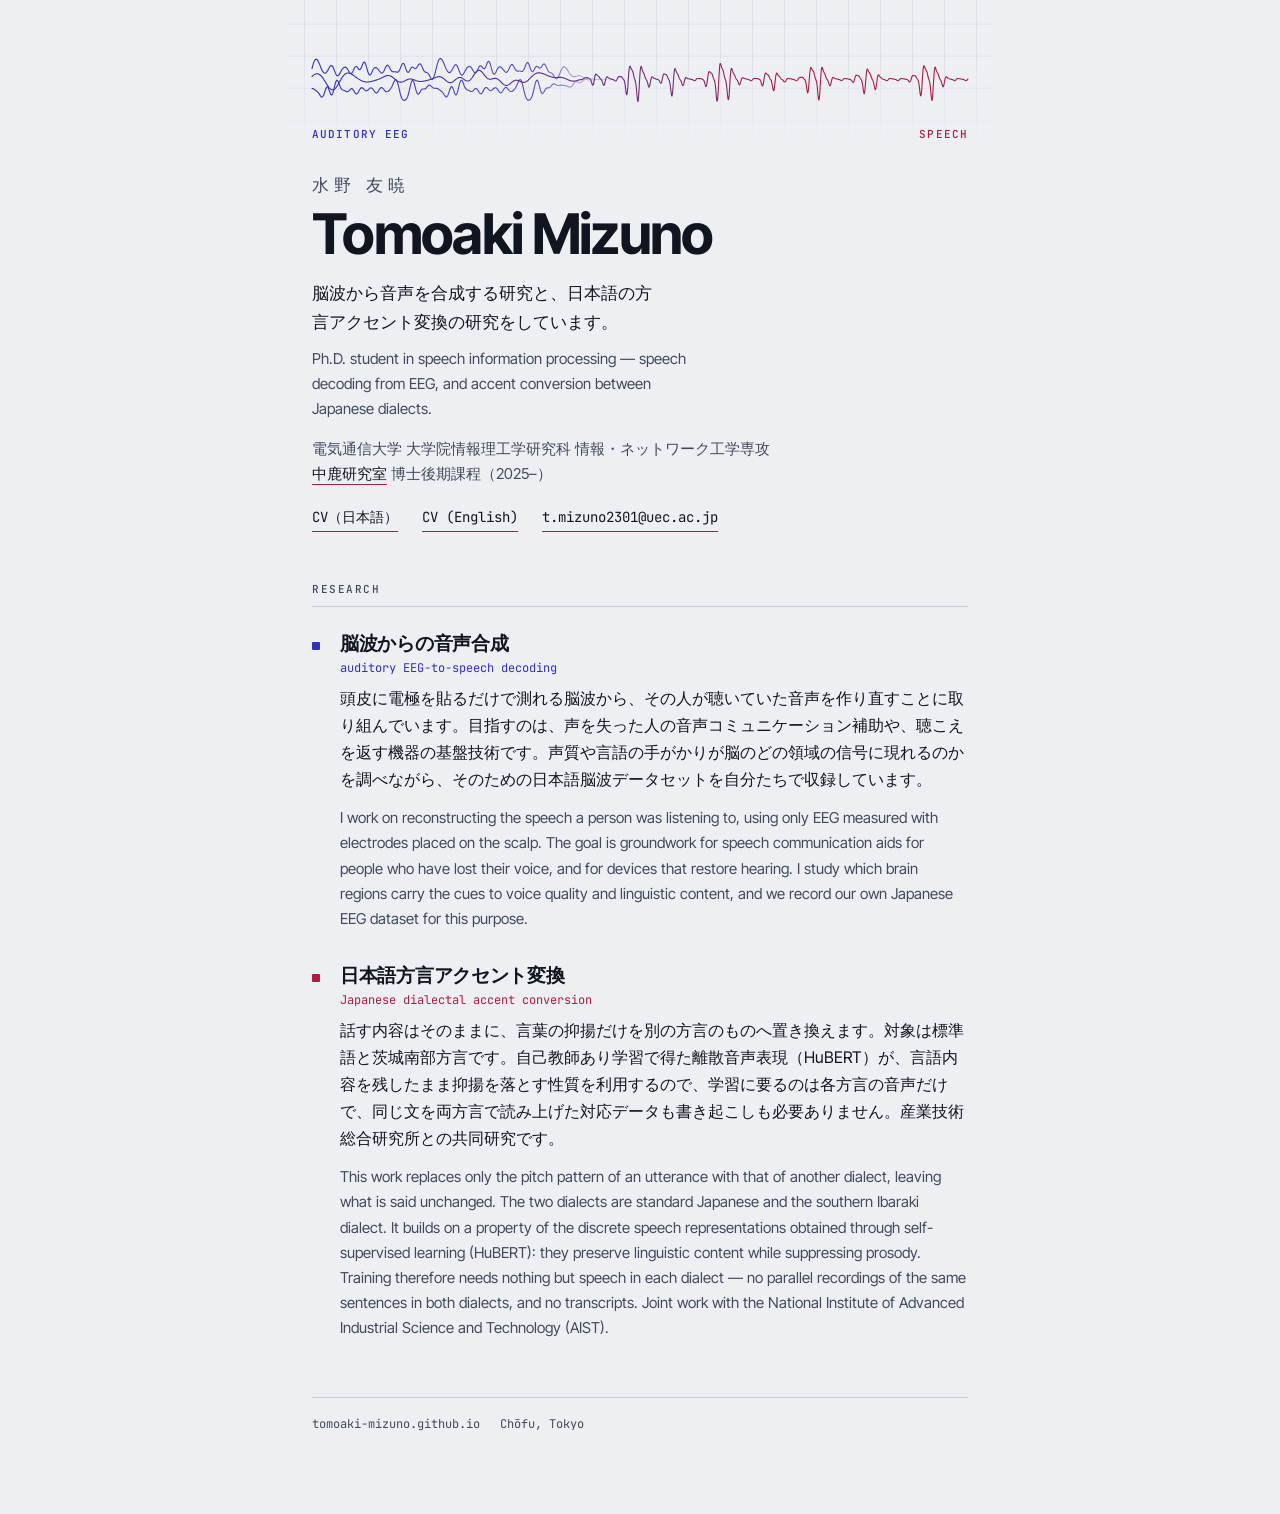
==== commit 666c5938: "Add profile and CV pages" ====
--- a/index.html
+++ b/index.html
@@ -22,13 +22,13 @@
         </linearGradient>
         <linearGradient id="fade" x1="0" y1="0" x2="1" y2="0">
           <stop offset="0%" stop-color="#2f31b8" stop-opacity="1"/>
-          <stop offset="70%" stop-color="#3f34a8" stop-opacity=".8"/>
+          <stop offset="76%" stop-color="#3f34a8" stop-opacity=".85"/>
           <stop offset="100%" stop-color="#5b3197" stop-opacity="0"/>
         </linearGradient>
       </defs>
-      <path class="sig-ch" d="M 0.0 67.53 L 1.7 66.93 L 3.4 66.40 L 5.1 65.87 L 6.8 65.33 L 8.5 64.82 L 10.2 64.43 L 11.9 64.28 L 13.6 64.50 L 15.3 65.22 L 17.0 66.48 L 18.7 68.27 L 20.4 70.47 L 22.1 72.91 L 23.8 75.32 L 25.5 77.43 L 27.2 79.00 L 28.9 79.82 L 30.6 79.80 L 32.3 78.95 L 34.0 77.41 L 35.7 75.38 L 37.4 73.14 L 39.1 71.00 L 40.8 69.20 L 42.5 67.93 L 44.2 67.30 L 45.9 67.27 L 47.6 67.74 L 49.3 68.50 L 51.0 69.33 L 52.7 69.97 L 54.4 70.24 L 56.1 70.02 L 57.8 69.25 L 59.5 68.01 L 61.2 66.41 L 62.9 64.66 L 64.6 62.96 L 66.3 61.53 L 68.0 60.53 L 69.7 60.09 L 71.4 60.25 L 73.1 61.00 L 74.7 62.25 L 76.4 63.86 L 78.1 65.69 L 79.8 67.55 L 81.5 69.30 L 83.2 70.79 L 84.9 71.94 L 86.6 72.67 L 88.3 72.99 L 90.0 72.91 L 91.7 72.51 L 93.4 71.89 L 95.1 71.17 L 96.8 70.48 L 98.5 69.96 L 100.2 69.72 L 101.9 69.84 L 103.6 70.36 L 105.3 71.25 L 107.0 72.46 L 108.7 73.88 L 110.4 75.37 L 112.1 76.77 L 113.8 77.96 L 115.5 78.81 L 117.2 79.29 L 118.9 79.40 L 120.6 79.20 L 122.3 78.81 L 124.0 78.39 L 125.7 78.08 L 127.4 78.02 L 129.1 78.28 L 130.8 78.89 L 132.5 79.78 L 134.2 80.85 L 135.9 81.94 L 137.6 82.89 L 139.3 83.53 L 141.0 83.77 L 142.7 83.57 L 144.4 82.96 L 146.1 82.05 L 147.8 80.98 L 149.5 79.95 L 151.2 79.12 L 152.9 78.63 L 154.6 78.56 L 156.3 78.92 L 158.0 79.66 L 159.7 80.68 L 161.4 81.83 L 163.1 83.00 L 164.8 84.09 L 166.5 85.04 L 168.2 85.86 L 169.9 86.60 L 171.6 87.35 L 173.3 88.19 L 175.0 89.20 L 176.7 90.40 L 178.4 91.78 L 180.1 93.24 L 181.8 94.65 L 183.5 95.85 L 185.2 96.67 L 186.9 97.00 L 188.6 96.76 L 190.3 95.96 L 192.0 94.67 L 193.7 93.03 L 195.4 91.20 L 197.1 89.36 L 198.8 87.67 L 200.5 86.21 L 202.2 85.03 L 203.9 84.09 L 205.6 83.31 L 207.3 82.57 L 209.0 81.76 L 210.7 80.77 L 212.4 79.58 L 214.1 78.19 L 215.8 76.68 L 217.5 75.15 L 219.2 73.73 L 220.8 72.51 L 222.5 71.57 L 224.2 70.92 L 225.9 70.48 L 227.6 70.17 L 229.3 69.83 L 231.0 69.34 L 232.7 68.58 L 234.4 67.53 L 236.1 66.21 L 237.8 64.74 L 239.5 63.30 L 241.2 62.10 L 242.9 61.36 L 244.6 61.25 L 246.3 61.84 L 248.0 63.14 L 249.7 65.03 L 251.4 67.31 L 253.1 69.74 L 254.8 72.03 L 256.5 73.93 L 258.2 75.25 L 259.9 75.90 L 261.6 75.86 L 263.3 75.24 L 265.0 74.17 L 266.7 72.85 L 268.4 71.47 L 270.1 70.17 L 271.8 69.05 L 273.5 68.15 L 275.2 67.44 L 276.9 66.85 L 278.6 66.32 L 280.3 65.79 L 282.0 65.26 L 283.7 64.75 L 285.4 64.38 L 287.1 64.27 L 288.8 64.55 L 290.5 65.33 L 292.2 66.66 L 293.9 68.50 L 295.6 70.73 L 297.3 73.17 L 299.0 75.54 L 300.7 77.59 L 302.4 79.06 L 304.1 79.77 L 305.8 79.63 L 307.5 78.69 L 309.2 77.07 L 310.9 75.01 L 312.6 72.77 L 314.3 70.67 L 316.0 68.93 L 317.7 67.75 L 319.4 67.19 L 321.1 67.23 L 322.8 67.74 L 324.5 68.50 L 326.2 69.30 L 327.9 69.89 L 329.6 70.09 L 331.3 69.79 L 333.0 68.96 L 334.7 67.67 L 336.4 66.07 L 338.1 64.34 L 339.8 62.69 L 341.5 61.34 L 343.2 60.43 L 344.9 60.07 L 346.6 60.31 L 348.3 61.09 L 350.0 62.34 L 351.7 63.91 L 353.4 65.66 L 355.1 67.40 L 356.8 69.01 L 358.5 70.35 L 360.2 71.33 L 361.9 71.91 L 363.6 72.10 L 365.3 71.91 L 366.9 71.44 L 368.6 70.78 L 370.3 70.05 L 372.0 69.37 L 373.7 68.86 L 375.4 68.61 L 377.1 68.68 L 378.8 69.08 L 380.5 69.79 L 382.2 70.74 L 383.9 71.82 L 385.6 72.90 L 387.3 73.85 L 389.0 74.58 L 390.7 74.99 L 392.4 75.08 L 394.1 74.86 L 395.8 74.41 L 397.5 73.84 L 399.2 73.25 L 400.9 72.76 L 402.6 72.44 L 404.3 72.34 L 406.0 72.44 L 407.7 72.69 L 409.4 73.00 L 411.1 73.26 L 412.8 73.37 L 414.5 73.27 L 416.2 72.92 L 417.9 72.32 L 419.6 71.53 L 421.3 70.63 L 423.0 69.70 L 424.7 68.84 L 426.4 68.12 L 428.1 67.58 L 429.8 67.23 L 431.5 67.04 L 433.2 66.97 L 434.9 66.97 L 436.6 66.99 L 438.3 66.97 L 440.0 66.90"/>
-      <path class="sig-ch" d="M 0.0 57.82 L 1.7 57.89 L 3.4 57.28 L 5.1 56.01 L 6.8 54.23 L 8.5 52.10 L 10.2 49.81 L 11.9 47.51 L 13.6 45.31 L 15.3 43.28 L 17.0 41.42 L 18.7 39.71 L 20.4 38.12 L 22.1 36.61 L 23.8 35.20 L 25.5 33.93 L 27.2 32.88 L 28.9 32.14 L 30.6 31.81 L 32.3 31.95 L 34.0 32.57 L 35.7 33.65 L 37.4 35.07 L 39.1 36.67 L 40.8 38.29 L 42.5 39.73 L 44.2 40.84 L 45.9 41.51 L 47.6 41.71 L 49.3 41.46 L 51.0 40.84 L 52.7 39.99 L 54.4 39.04 L 56.1 38.11 L 57.8 37.31 L 59.5 36.68 L 61.2 36.21 L 62.9 35.86 L 64.6 35.55 L 66.3 35.20 L 68.0 34.72 L 69.7 34.06 L 71.4 33.19 L 73.1 32.13 L 74.7 30.93 L 76.4 29.64 L 78.1 28.34 L 79.8 27.08 L 81.5 25.94 L 83.2 24.95 L 84.9 24.14 L 86.6 23.54 L 88.3 23.18 L 90.0 23.08 L 91.7 23.28 L 93.4 23.82 L 95.1 24.71 L 96.8 25.97 L 98.5 27.57 L 100.2 29.45 L 101.9 31.52 L 103.6 33.65 L 105.3 35.68 L 107.0 37.48 L 108.7 38.93 L 110.4 39.95 L 112.1 40.52 L 113.8 40.71 L 115.5 40.62 L 117.2 40.40 L 118.9 40.23 L 120.6 40.27 L 122.3 40.64 L 124.0 41.42 L 125.7 42.61 L 127.4 44.14 L 129.1 45.89 L 130.8 47.70 L 132.5 49.43 L 134.2 50.94 L 135.9 52.12 L 137.6 52.94 L 139.3 53.41 L 141.0 53.60 L 142.7 53.61 L 144.4 53.53 L 146.1 53.46 L 147.8 53.46 L 149.5 53.57 L 151.2 53.78 L 152.9 54.05 L 154.6 54.32 L 156.3 54.54 L 158.0 54.66 L 159.7 54.63 L 161.4 54.45 L 163.1 54.10 L 164.8 53.58 L 166.5 52.90 L 168.2 52.05 L 169.9 50.99 L 171.6 49.72 L 173.3 48.21 L 175.0 46.47 L 176.7 44.54 L 178.4 42.52 L 180.1 40.54 L 181.8 38.79 L 183.5 37.48 L 185.2 36.79 L 186.9 36.87 L 188.6 37.81 L 190.3 39.57 L 192.0 42.04 L 193.7 44.98 L 195.4 48.10 L 197.1 51.07 L 198.8 53.58 L 200.5 55.40 L 202.2 56.38 L 203.9 56.50 L 205.6 55.88 L 207.3 54.73 L 209.0 53.34 L 210.7 52.01 L 212.4 50.98 L 214.1 50.43 L 215.8 50.42 L 217.5 50.87 L 219.2 51.62 L 220.8 52.45 L 222.5 53.09 L 224.2 53.35 L 225.9 53.11 L 227.6 52.38 L 229.3 51.27 L 231.0 50.04 L 232.7 48.97 L 234.4 48.38 L 236.1 48.53 L 237.8 49.56 L 239.5 51.49 L 241.2 54.18 L 242.9 57.33 L 244.6 60.57 L 246.3 63.49 L 248.0 65.70 L 249.7 66.91 L 251.4 67.00 L 253.1 65.97 L 254.8 64.01 L 256.5 61.44 L 258.2 58.65 L 259.9 56.03 L 261.6 53.93 L 263.3 52.59 L 265.0 52.11 L 266.7 52.45 L 268.4 53.41 L 270.1 54.74 L 271.8 56.12 L 273.5 57.24 L 275.2 57.87 L 276.9 57.86 L 278.6 57.16 L 280.3 55.82 L 282.0 53.99 L 283.7 51.84 L 285.4 49.54 L 287.1 47.25 L 288.8 45.08 L 290.5 43.08 L 292.2 41.25 L 293.9 39.57 L 295.6 38.00 L 297.3 36.51 L 299.0 35.13 L 300.7 33.90 L 302.4 32.89 L 304.1 32.21 L 305.8 31.94 L 307.5 32.15 L 309.2 32.85 L 310.9 33.98 L 312.6 35.44 L 314.3 37.06 L 316.0 38.66 L 317.7 40.07 L 319.4 41.14 L 321.1 41.76 L 322.8 41.91 L 324.5 41.63 L 326.2 41.00 L 327.9 40.16 L 329.6 39.24 L 331.3 38.37 L 333.0 37.63 L 334.7 37.06 L 336.4 36.66 L 338.1 36.37 L 339.8 36.11 L 341.5 35.80 L 343.2 35.37 L 344.9 34.76 L 346.6 33.96 L 348.3 32.99 L 350.0 31.89 L 351.7 30.74 L 353.4 29.59 L 355.1 28.52 L 356.8 27.58 L 358.5 26.79 L 360.2 26.21 L 361.9 25.84 L 363.6 25.71 L 365.3 25.84 L 366.9 26.27 L 368.6 27.01 L 370.3 28.10 L 372.0 29.51 L 373.7 31.22 L 375.4 33.16 L 377.1 35.24 L 378.8 37.33 L 380.5 39.30 L 382.2 41.03 L 383.9 42.43 L 385.6 43.45 L 387.3 44.11 L 389.0 44.45 L 390.7 44.60 L 392.4 44.68 L 394.1 44.84 L 395.8 45.17 L 397.5 45.78 L 399.2 46.68 L 400.9 47.84 L 402.6 49.20 L 404.3 50.66 L 406.0 52.09 L 407.7 53.39 L 409.4 54.49 L 411.1 55.34 L 412.8 55.94 L 414.5 56.31 L 416.2 56.53 L 417.9 56.65 L 419.6 56.73 L 421.3 56.82 L 423.0 56.96 L 424.7 57.14 L 426.4 57.36 L 428.1 57.59 L 429.8 57.80 L 431.5 57.99 L 433.2 58.12 L 434.9 58.20 L 436.6 58.22 L 438.3 58.21 L 440.0 58.15"/>
-      <path class="sig" d="M 0.0 69.43 L 0.6 69.59 L 1.3 69.77 L 1.9 69.94 L 2.5 70.13 L 3.1 70.32 L 3.8 70.52 L 4.4 70.72 L 5.0 70.92 L 5.6 71.13 L 6.3 71.33 L 6.9 71.53 L 7.5 71.73 L 8.1 71.93 L 8.8 72.12 L 9.4 72.30 L 10.0 72.48 L 10.6 72.65 L 11.3 72.81 L 11.9 72.96 L 12.5 73.09 L 13.1 73.22 L 13.8 73.33 L 14.4 73.43 L 15.0 73.52 L 15.6 73.59 L 16.3 73.64 L 16.9 73.68 L 17.5 73.71 L 18.1 73.71 L 18.8 73.70 L 19.4 73.68 L 20.0 73.64 L 20.6 73.58 L 21.3 73.50 L 21.9 73.41 L 22.5 73.30 L 23.1 73.18 L 23.8 73.05 L 24.4 72.89 L 25.0 72.73 L 25.6 72.56 L 26.3 72.37 L 26.9 72.17 L 27.5 71.96 L 28.1 71.75 L 28.8 71.52 L 29.4 71.29 L 30.0 71.06 L 30.6 70.82 L 31.3 70.58 L 31.9 70.33 L 32.5 70.09 L 33.1 69.85 L 33.8 69.61 L 34.4 69.37 L 35.0 69.14 L 35.6 68.92 L 36.3 68.70 L 36.9 68.49 L 37.5 68.29 L 38.1 68.11 L 38.8 67.93 L 39.4 67.77 L 40.0 67.62 L 40.7 67.49 L 41.3 67.38 L 41.9 67.28 L 42.5 67.19 L 43.2 67.13 L 43.8 67.08 L 44.4 67.06 L 45.0 67.05 L 45.7 67.06 L 46.3 67.09 L 46.9 67.15 L 47.5 67.22 L 48.2 67.31 L 48.8 67.42 L 49.4 67.55 L 50.0 67.70 L 50.7 67.86 L 51.3 68.05 L 51.9 68.25 L 52.5 68.46 L 53.2 68.70 L 53.8 68.94 L 54.4 69.20 L 55.0 69.47 L 55.7 69.76 L 56.3 70.05 L 56.9 70.35 L 57.5 70.66 L 58.2 70.98 L 58.8 71.30 L 59.4 71.62 L 60.0 71.95 L 60.7 72.28 L 61.3 72.60 L 61.9 72.93 L 62.5 73.25 L 63.2 73.57 L 63.8 73.88 L 64.4 74.18 L 65.0 74.47 L 65.7 74.76 L 66.3 75.03 L 66.9 75.29 L 67.5 75.54 L 68.2 75.77 L 68.8 75.99 L 69.4 76.19 L 70.0 76.38 L 70.7 76.55 L 71.3 76.70 L 71.9 76.83 L 72.5 76.94 L 73.2 77.03 L 73.8 77.10 L 74.4 77.15 L 75.0 77.19 L 75.7 77.20 L 76.3 77.19 L 76.9 77.16 L 77.5 77.12 L 78.2 77.05 L 78.8 76.97 L 79.4 76.87 L 80.1 76.76 L 80.7 76.62 L 81.3 76.47 L 81.9 76.31 L 82.6 76.14 L 83.2 75.95 L 83.8 75.75 L 84.4 75.54 L 85.1 75.32 L 85.7 75.10 L 86.3 74.87 L 86.9 74.63 L 87.6 74.39 L 88.2 74.15 L 88.8 73.91 L 89.4 73.67 L 90.1 73.43 L 90.7 73.19 L 91.3 72.96 L 91.9 72.74 L 92.6 72.52 L 93.2 72.31 L 93.8 72.11 L 94.4 71.92 L 95.1 71.74 L 95.7 71.58 L 96.3 71.43 L 96.9 71.30 L 97.6 71.18 L 98.2 71.07 L 98.8 70.98 L 99.4 70.92 L 100.1 70.86 L 100.7 70.83 L 101.3 70.81 L 101.9 70.82 L 102.6 70.84 L 103.2 70.88 L 103.8 70.94 L 104.4 71.02 L 105.1 71.11 L 105.7 71.22 L 106.3 71.35 L 106.9 71.49 L 107.6 71.65 L 108.2 71.83 L 108.8 72.02 L 109.4 72.22 L 110.1 72.43 L 110.7 72.65 L 111.3 72.88 L 111.9 73.12 L 112.6 73.37 L 113.2 73.62 L 113.8 73.88 L 114.4 74.14 L 115.1 74.40 L 115.7 74.66 L 116.3 74.92 L 116.9 75.17 L 117.6 75.42 L 118.2 75.66 L 118.8 75.90 L 119.4 76.13 L 120.1 76.34 L 120.7 76.55 L 121.3 76.74 L 122.0 76.91 L 122.6 77.07 L 123.2 77.21 L 123.8 77.33 L 124.5 77.44 L 125.1 77.52 L 125.7 77.58 L 126.3 77.62 L 127.0 77.63 L 127.6 77.62 L 128.2 77.59 L 128.8 77.53 L 129.5 77.44 L 130.1 77.33 L 130.7 77.19 L 131.3 77.03 L 132.0 76.84 L 132.6 76.62 L 133.2 76.37 L 133.8 76.10 L 134.5 75.81 L 135.1 75.48 L 135.7 75.14 L 136.3 74.77 L 137.0 74.37 L 137.6 73.95 L 138.2 73.51 L 138.8 73.05 L 139.5 72.57 L 140.1 72.07 L 140.7 71.55 L 141.3 71.02 L 142.0 70.46 L 142.6 69.90 L 143.2 69.32 L 143.8 68.73 L 144.5 68.13 L 145.1 67.52 L 145.7 66.90 L 146.3 66.28 L 147.0 65.65 L 147.6 65.02 L 148.2 64.39 L 148.8 63.76 L 149.5 63.12 L 150.1 62.49 L 150.7 61.87 L 151.3 61.25 L 152.0 60.63 L 152.6 60.03 L 153.2 59.43 L 153.8 58.84 L 154.5 58.27 L 155.1 57.70 L 155.7 57.15 L 156.3 56.62 L 157.0 56.10 L 157.6 55.59 L 158.2 55.10 L 158.8 54.63 L 159.5 54.18 L 160.1 53.74 L 160.7 53.33 L 161.4 52.93 L 162.0 52.55 L 162.6 52.20 L 163.2 51.86 L 163.9 51.54 L 164.5 51.25 L 165.1 50.97 L 165.7 50.71 L 166.4 50.47 L 167.0 50.26 L 167.6 50.06 L 168.2 49.88 L 168.9 49.72 L 169.5 49.58 L 170.1 49.45 L 170.7 49.34 L 171.4 49.25 L 172.0 49.18 L 172.6 49.12 L 173.2 49.07 L 173.9 49.04 L 174.5 49.02 L 175.1 49.01 L 175.7 49.02 L 176.4 49.03 L 177.0 49.06 L 177.6 49.09 L 178.2 49.14 L 178.9 49.19 L 179.5 49.24 L 180.1 49.31 L 180.7 49.38 L 181.4 49.45 L 182.0 49.53 L 182.6 49.61 L 183.2 49.69 L 183.9 49.78 L 184.5 49.87 L 185.1 49.95 L 185.7 50.04 L 186.4 50.13 L 187.0 50.21 L 187.6 50.30 L 188.2 50.38 L 188.9 50.46 L 189.5 50.54 L 190.1 50.61 L 190.7 50.68 L 191.4 50.75 L 192.0 50.81 L 192.6 50.87 L 193.2 50.93 L 193.9 50.98 L 194.5 51.02 L 195.1 51.06 L 195.7 51.10 L 196.4 51.13 L 197.0 51.15 L 197.6 51.17 L 198.2 51.19 L 198.9 51.20 L 199.5 51.21 L 200.1 51.21 L 200.8 51.20 L 201.4 51.20 L 202.0 51.18 L 202.6 51.17 L 203.3 51.14 L 203.9 51.12 L 204.5 51.09 L 205.1 51.05 L 205.8 51.02 L 206.4 50.97 L 207.0 50.93 L 207.6 50.88 L 208.3 50.83 L 208.9 50.78 L 209.5 50.72 L 210.1 50.66 L 210.8 50.60 L 211.4 50.53 L 212.0 50.46 L 212.6 50.40 L 213.3 50.32 L 213.9 50.25 L 214.5 50.18 L 215.1 50.10 L 215.8 50.02 L 216.4 49.94 L 217.0 49.86 L 217.6 49.78 L 218.3 49.70 L 218.9 49.62 L 219.5 49.53 L 220.1 49.45 L 220.8 49.36 L 221.4 49.28 L 222.0 49.19 L 222.6 49.11 L 223.3 49.02 L 223.9 48.94 L 224.5 48.86 L 225.1 48.77 L 225.8 48.69 L 226.4 48.61 L 227.0 48.53 L 227.6 48.45 L 228.3 48.37 L 228.9 48.30 L 229.5 48.23 L 230.1 48.16 L 230.8 48.09 L 231.4 48.03 L 232.0 47.96 L 232.6 47.91 L 233.3 47.85 L 233.9 47.80 L 234.5 47.76 L 235.1 47.72 L 235.8 47.68 L 236.4 47.65 L 237.0 47.62 L 237.6 47.61 L 238.3 47.59 L 238.9 47.59 L 239.5 47.59 L 240.2 47.59 L 240.8 47.61 L 241.4 47.63 L 242.0 47.66 L 242.7 47.70 L 243.3 47.74 L 243.9 47.80 L 244.5 47.86 L 245.2 47.93 L 245.8 48.01 L 246.4 48.10 L 247.0 48.20 L 247.7 48.31 L 248.3 48.42 L 248.9 48.55 L 249.5 48.68 L 250.2 48.83 L 250.8 48.98 L 251.4 49.15 L 252.0 49.32 L 252.7 49.50 L 253.3 49.69 L 253.9 49.88 L 254.5 50.09 L 255.2 50.30 L 255.8 50.52 L 256.4 50.74 L 257.0 50.98 L 257.7 51.21 L 258.3 51.46 L 258.9 51.71 L 259.5 51.96 L 260.2 52.22 L 260.8 52.48 L 261.4 52.74 L 262.0 53.01 L 262.7 53.27 L 263.3 53.54 L 263.9 53.81 L 264.5 54.07 L 265.2 54.34 L 265.8 54.60 L 266.4 54.87 L 267.0 55.12 L 267.7 55.38 L 268.3 55.63 L 268.9 55.87 L 269.5 56.11 L 270.2 56.34 L 270.8 56.56 L 271.4 56.78 L 272.0 56.99 L 272.7 57.19 L 273.3 57.38 L 273.9 57.55 L 274.5 57.72 L 275.2 57.88 L 275.8 58.03 L 276.4 58.16 L 277.0 58.28 L 277.7 58.39 L 278.3 58.49 L 278.9 58.57 L 279.5 58.64 L 280.2 58.70 L 280.8 58.74 L 281.4 58.77 L 282.1 58.79 L 282.7 58.80 L 283.3 58.79 L 283.9 58.77 L 284.6 58.73 L 285.2 58.69 L 285.8 58.63 L 286.4 58.56 L 287.1 58.48 L 287.7 58.39 L 288.3 58.28 L 288.9 58.17 L 289.6 58.05 L 290.2 57.92 L 290.8 57.78 L 291.4 57.64 L 292.1 57.48 L 292.7 57.33 L 293.3 57.16 L 293.9 56.99 L 294.6 56.82 L 295.2 56.64 L 295.8 56.46 L 296.4 56.28 L 297.1 56.10 L 297.7 55.92 L 298.3 55.74 L 298.9 55.56 L 299.6 55.38 L 300.2 55.20 L 300.8 55.03 L 301.4 54.86 L 302.1 54.70 L 302.7 54.54 L 303.3 54.38 L 303.9 54.24 L 304.6 54.09 L 305.2 53.96 L 305.8 53.83 L 306.4 53.71 L 307.1 53.60 L 307.7 53.50 L 308.3 53.40 L 308.9 53.32 L 309.6 53.24 L 310.2 53.18 L 310.8 53.12 L 311.4 53.07 L 312.1 53.03 L 312.7 53.00 L 313.3 52.98 L 313.9 52.97 L 314.6 52.96 L 315.2 52.97 L 315.8 52.98 L 316.4 53.01 L 317.1 53.04 L 317.7 53.07 L 318.3 53.12 L 318.9 53.17 L 319.6 53.22 L 320.2 53.29 L 320.8 53.35 L 321.5 53.43 L 322.1 53.50 L 322.7 53.58 L 323.3 53.67 L 324.0 53.75 L 324.6 53.84 L 325.2 53.93 L 325.8 54.02 L 326.5 54.11 L 327.1 54.20 L 327.7 54.29 L 328.3 54.38 L 329.0 54.47 L 329.6 54.56 L 330.2 54.64 L 330.8 54.72 L 331.5 54.80 L 332.1 54.87 L 332.7 54.94 L 333.3 55.01 L 334.0 55.07 L 334.6 55.13 L 335.2 55.18 L 335.8 55.23 L 336.5 55.27 L 337.1 55.31 L 337.7 55.34 L 338.3 55.36 L 339.0 55.38 L 339.6 55.40 L 340.2 55.41 L 340.8 55.41 L 341.5 55.41 L 342.1 55.41 L 342.7 55.40 L 343.3 55.39 L 344.0 55.37 L 344.6 55.35 L 345.2 55.32 L 345.8 55.29 L 346.5 55.26 L 347.1 55.23 L 347.7 55.19 L 348.3 55.15 L 349.0 55.11 L 349.6 55.07 L 350.2 55.03 L 350.8 54.99 L 351.5 54.95 L 352.1 54.91 L 352.7 54.87 L 353.3 54.83 L 354.0 54.80 L 354.6 54.77 L 355.2 54.73 L 355.8 54.71 L 356.5 54.68 L 357.1 54.66 L 357.7 54.65 L 358.3 54.64 L 359.0 54.63 L 359.6 54.63 L 360.2 54.63 L 360.9 54.64 L 361.5 54.65 L 362.1 54.67 L 362.7 54.70 L 363.4 54.73 L 364.0 54.76 L 364.6 54.81 L 365.2 54.86 L 365.9 54.91 L 366.5 54.97 L 367.1 55.04 L 367.7 55.11 L 368.4 55.19 L 369.0 55.27 L 369.6 55.36 L 370.2 55.45 L 370.9 55.55 L 371.5 55.65 L 372.1 55.75 L 372.7 55.86 L 373.4 55.98 L 374.0 56.10 L 374.6 56.22 L 375.2 56.34 L 375.9 56.46 L 376.5 56.59 L 377.1 56.72 L 377.7 56.85 L 378.4 56.98 L 379.0 57.12 L 379.6 57.25 L 380.2 57.38 L 380.9 57.52 L 381.5 57.65 L 382.1 57.78 L 382.7 57.91 L 383.4 58.04 L 384.0 58.16 L 384.6 58.29 L 385.2 58.41 L 385.9 58.53 L 386.5 58.64 L 387.1 58.76 L 387.7 58.87 L 388.4 58.97 L 389.0 59.07 L 389.6 59.17 L 390.2 59.26 L 390.9 59.35 L 391.5 59.44 L 392.1 59.51 L 392.7 59.59 L 393.4 59.66 L 394.0 59.72 L 394.6 59.78 L 395.2 59.84 L 395.9 59.89 L 396.5 59.93 L 397.1 59.97 L 397.7 60.01 L 398.4 60.03 L 399.0 60.06 L 399.6 60.08 L 400.3 60.09 L 400.9 60.10 L 401.5 60.10 L 402.1 60.10 L 402.8 60.09 L 403.4 60.08 L 404.0 60.07 L 404.6 60.04 L 405.3 60.02 L 405.9 59.99 L 406.5 59.95 L 407.1 59.92 L 407.8 59.87 L 408.4 59.82 L 409.0 59.77 L 409.6 59.72 L 410.3 59.66 L 410.9 59.59 L 411.5 59.53 L 412.1 59.46 L 412.8 59.38 L 413.4 59.31 L 414.0 59.23 L 414.6 59.15 L 415.3 59.06 L 415.9 58.97 L 416.5 58.88 L 417.1 58.79 L 417.8 58.69 L 418.4 58.60 L 419.0 58.50 L 419.6 58.40 L 420.3 57.98 L 420.9 57.95 L 421.5 57.93 L 422.1 57.91 L 422.8 57.86 L 423.4 57.82 L 424.0 57.79 L 424.6 57.83 L 425.3 58.00 L 425.9 58.31 L 426.5 58.76 L 427.1 59.24 L 427.8 59.61 L 428.4 59.67 L 429.0 59.29 L 429.6 58.42 L 430.3 57.14 L 430.9 55.68 L 431.5 54.31 L 432.1 53.26 L 432.8 52.66 L 433.4 52.46 L 434.0 52.50 L 434.6 52.60 L 435.3 52.62 L 435.9 52.56 L 436.5 52.54 L 437.1 52.69 L 437.8 53.10 L 438.4 53.75 L 439.0 54.49 L 439.6 55.16 L 440.3 55.71 L 440.9 56.27 L 441.5 57.13 L 442.2 58.63 L 442.8 60.95 L 443.4 63.92 L 444.0 66.99 L 444.7 69.34 L 445.3 70.12 L 445.9 68.83 L 446.5 65.45 L 447.2 60.60 L 447.8 55.25 L 448.4 50.49 L 449.0 47.14 L 449.7 45.52 L 450.3 45.42 L 450.9 46.27 L 451.5 47.41 L 452.2 48.40 L 452.8 49.09 L 453.4 49.64 L 454.0 50.31 L 454.7 51.30 L 455.3 52.59 L 455.9 54.00 L 456.5 55.26 L 457.2 56.23 L 457.8 56.97 L 458.4 57.75 L 459.0 58.90 L 459.7 60.60 L 460.3 62.77 L 460.9 65.00 L 461.5 66.73 L 462.2 67.41 L 462.8 66.73 L 463.4 64.77 L 464.0 61.97 L 464.7 58.97 L 465.3 56.39 L 465.9 54.65 L 466.5 53.86 L 467.2 53.89 L 467.8 54.42 L 468.4 55.11 L 469.0 55.75 L 469.7 56.25 L 470.3 56.63 L 470.9 56.96 L 471.5 57.31 L 472.2 57.68 L 472.8 58.04 L 473.4 58.37 L 474.0 58.62 L 474.7 58.80 L 475.3 58.96 L 475.9 59.13 L 476.5 59.38 L 477.2 59.73 L 477.8 60.16 L 478.4 60.61 L 479.0 61.01 L 479.7 61.28 L 480.3 61.30 L 480.9 61.01 L 481.6 60.38 L 482.2 59.46 L 482.8 58.41 L 483.4 57.42 L 484.1 56.68 L 484.7 56.27 L 485.3 56.16 L 485.9 56.21 L 486.6 56.27 L 487.2 56.24 L 487.8 56.16 L 488.4 56.14 L 489.1 56.36 L 489.7 56.88 L 490.3 57.67 L 490.9 58.53 L 491.6 59.32 L 492.2 60.01 L 492.8 60.83 L 493.4 62.21 L 494.1 64.59 L 494.7 68.17 L 495.3 72.63 L 495.9 77.10 L 496.6 80.33 L 497.2 81.08 L 497.8 78.61 L 498.4 72.97 L 499.1 65.14 L 499.7 56.69 L 500.3 49.28 L 500.9 44.17 L 501.6 41.78 L 502.2 41.71 L 502.8 42.99 L 503.4 44.59 L 504.1 45.82 L 504.7 46.57 L 505.3 47.22 L 505.9 48.29 L 506.6 50.12 L 507.2 52.61 L 507.8 55.32 L 508.4 57.72 L 509.1 59.55 L 509.7 61.10 L 510.3 63.08 L 510.9 66.34 L 511.6 71.32 L 512.2 77.70 L 512.8 84.29 L 513.4 89.35 L 514.1 91.16 L 514.7 88.68 L 515.3 82.01 L 515.9 72.39 L 516.6 61.84 L 517.2 52.47 L 517.8 45.84 L 518.4 42.55 L 519.1 42.17 L 519.7 43.67 L 520.3 45.84 L 521.0 47.79 L 521.6 49.20 L 522.2 50.24 L 522.8 51.29 L 523.5 52.68 L 524.1 54.43 L 524.7 56.32 L 525.3 58.00 L 526.0 59.26 L 526.6 60.13 L 527.2 60.89 L 527.8 61.92 L 528.5 63.45 L 529.1 65.44 L 529.7 67.51 L 530.3 69.09 L 531.0 69.67 L 531.6 68.99 L 532.2 67.14 L 532.8 64.55 L 533.5 61.82 L 534.1 59.49 L 534.7 57.91 L 535.3 57.16 L 536.0 57.09 L 536.6 57.43 L 537.2 57.91 L 537.8 58.35 L 538.5 58.68 L 539.1 58.90 L 539.7 59.06 L 540.3 59.20 L 541.0 59.36 L 541.6 59.51 L 542.2 59.66 L 542.8 59.81 L 543.5 59.95 L 544.1 60.09 L 544.7 60.30 L 545.3 60.71 L 546.0 61.46 L 546.6 62.64 L 547.2 64.19 L 547.8 65.82 L 548.5 67.09 L 549.1 67.48 L 549.7 66.61 L 550.3 64.40 L 551.0 61.15 L 551.6 57.50 L 552.2 54.20 L 552.8 51.85 L 553.5 50.69 L 554.1 50.56 L 554.7 51.02 L 555.3 51.58 L 556.0 51.93 L 556.6 52.09 L 557.2 52.31 L 557.8 52.91 L 558.5 54.06 L 559.1 55.65 L 559.7 57.36 L 560.4 58.84 L 561.0 60.00 L 561.6 61.13 L 562.2 62.79 L 562.9 65.57 L 563.5 69.69 L 564.1 74.76 L 564.7 79.72 L 565.4 83.16 L 566.0 83.83 L 566.6 81.06 L 567.2 75.16 L 567.9 67.29 L 568.5 59.11 L 569.1 52.24 L 569.7 47.75 L 570.4 45.88 L 571.0 46.14 L 571.6 47.59 L 572.2 49.34 L 572.9 50.81 L 573.5 51.85 L 574.1 52.68 L 574.7 53.61 L 575.4 54.81 L 576.0 56.24 L 576.6 57.66 L 577.2 58.84 L 577.9 59.67 L 578.5 60.23 L 579.1 60.78 L 579.7 61.54 L 580.4 62.61 L 581.0 63.86 L 581.6 64.98 L 582.2 65.63 L 582.9 65.58 L 583.5 64.80 L 584.1 63.49 L 584.7 61.96 L 585.4 60.55 L 586.0 59.47 L 586.6 58.82 L 587.2 58.56 L 587.9 58.57 L 588.5 58.70 L 589.1 58.87 L 589.7 59.00 L 590.4 59.09 L 591.0 59.15 L 591.6 59.20 L 592.2 59.29 L 592.9 59.41 L 593.5 59.58 L 594.1 59.74 L 594.7 59.89 L 595.4 59.99 L 596.0 60.09 L 596.6 60.21 L 597.2 60.43 L 597.9 60.75 L 598.5 61.15 L 599.1 61.55 L 599.7 61.86 L 600.4 61.95 L 601.0 61.78 L 601.6 61.33 L 602.3 60.72 L 602.9 60.02 L 603.5 59.33 L 604.1 58.74 L 604.8 58.32 L 605.4 58.10 L 606.0 58.03 L 606.6 58.05 L 607.3 58.05 L 607.9 58.00 L 608.5 57.92 L 609.1 57.87 L 609.8 57.96 L 610.4 58.24 L 611.0 58.69 L 611.6 59.21 L 612.3 59.69 L 612.9 60.13 L 613.5 60.67 L 614.1 61.60 L 614.8 63.26 L 615.4 65.80 L 616.0 69.03 L 616.6 72.34 L 617.3 74.82 L 617.9 75.54 L 618.5 73.86 L 619.1 69.76 L 619.8 63.87 L 620.4 57.35 L 621.0 51.51 L 621.6 47.35 L 622.3 45.28 L 622.9 45.04 L 623.5 45.91 L 624.1 47.06 L 624.8 47.91 L 625.4 48.39 L 626.0 48.79 L 626.6 49.60 L 627.3 51.11 L 627.9 53.27 L 628.5 55.69 L 629.1 57.87 L 629.8 59.58 L 630.4 61.08 L 631.0 63.07 L 631.6 66.42 L 632.3 71.63 L 632.9 78.45 L 633.5 85.71 L 634.1 91.54 L 634.8 94.00 L 635.4 91.78 L 636.0 84.74 L 636.6 74.07 L 637.3 61.93 L 637.9 50.76 L 638.5 42.50 L 639.1 38.06 L 639.8 37.15 L 640.4 38.62 L 641.0 41.02 L 641.7 43.23 L 642.3 44.78 L 642.9 45.87 L 643.5 47.06 L 644.2 48.82 L 644.8 51.25 L 645.4 54.04 L 646.0 56.66 L 646.7 58.71 L 647.3 60.21 L 647.9 61.63 L 648.5 63.68 L 649.2 66.92 L 649.8 71.36 L 650.4 76.35 L 651.0 80.67 L 651.7 83.00 L 652.3 82.40 L 652.9 78.67 L 653.5 72.49 L 654.2 65.17 L 654.8 58.25 L 655.4 52.96 L 656.0 49.92 L 656.7 49.03 L 657.3 49.70 L 657.9 51.10 L 658.5 52.55 L 659.2 53.71 L 659.8 54.53 L 660.4 55.20 L 661.0 55.94 L 661.7 56.82 L 662.3 57.79 L 662.9 58.69 L 663.5 59.39 L 664.2 59.86 L 664.8 60.18 L 665.4 60.50 L 666.0 60.95 L 666.7 61.56 L 667.3 62.24 L 667.9 62.83 L 668.5 63.14 L 669.2 63.08 L 669.8 62.63 L 670.4 61.91 L 671.0 61.05 L 671.7 60.22 L 672.3 59.54 L 672.9 59.05 L 673.5 58.77 L 674.2 58.69 L 674.8 58.76 L 675.4 58.88 L 676.0 59.01 L 676.7 59.09 L 677.3 59.15 L 677.9 59.21 L 678.5 59.30 L 679.2 59.43 L 679.8 59.60 L 680.4 59.76 L 681.1 59.90 L 681.7 60.00 L 682.3 60.10 L 682.9 60.24 L 683.6 60.46 L 684.2 60.80 L 684.8 61.24 L 685.4 61.71 L 686.1 62.13 L 686.7 62.35 L 687.3 62.27 L 687.9 61.79 L 688.6 60.95 L 689.2 59.85 L 689.8 58.69 L 690.4 57.68 L 691.1 57.00 L 691.7 56.69 L 692.3 56.66 L 692.9 56.76 L 693.6 56.85 L 694.2 56.85 L 694.8 56.81 L 695.4 56.86 L 696.1 57.13 L 696.7 57.65 L 697.3 58.36 L 697.9 59.08 L 698.6 59.70 L 699.2 60.24 L 699.8 60.91 L 700.4 62.06 L 701.1 63.97 L 701.7 66.70 L 702.3 69.91 L 702.9 72.87 L 703.6 74.69 L 704.2 74.60 L 704.8 72.25 L 705.4 67.93 L 706.1 62.47 L 706.7 56.97 L 707.3 52.52 L 707.9 49.75 L 708.6 48.75 L 709.2 49.11 L 709.8 50.16 L 710.4 51.26 L 711.1 52.08 L 711.7 52.64 L 712.3 53.17 L 712.9 53.95 L 713.6 55.11 L 714.2 56.52 L 714.8 57.92 L 715.4 59.07 L 716.1 59.91 L 716.7 60.62 L 717.3 61.54 L 717.9 63.01 L 718.6 65.09 L 719.2 67.53 L 719.8 69.78 L 720.5 71.17 L 721.1 71.17 L 721.7 69.63 L 722.3 66.83 L 723.0 63.38 L 723.6 60.02 L 724.2 57.38 L 724.8 55.79 L 725.5 55.26 L 726.1 55.49 L 726.7 56.13 L 727.3 56.82 L 728.0 57.40 L 728.6 57.81 L 729.2 58.12 L 729.8 58.43 L 730.5 58.77 L 731.1 59.13 L 731.7 59.46 L 732.3 59.73 L 733.0 59.91 L 733.6 60.03 L 734.2 60.14 L 734.8 60.31 L 735.5 60.56 L 736.1 60.92 L 736.7 61.33 L 737.3 61.71 L 738.0 61.93 L 738.6 61.90 L 739.2 61.60 L 739.8 61.07 L 740.5 60.39 L 741.1 59.72 L 741.7 59.18 L 742.3 58.83 L 743.0 58.70 L 743.6 58.73 L 744.2 58.85 L 744.8 58.98 L 745.5 59.07 L 746.1 59.14 L 746.7 59.19 L 747.3 59.25 L 748.0 59.34 L 748.6 59.48 L 749.2 59.64 L 749.8 59.81 L 750.5 59.96 L 751.1 60.12 L 751.7 60.39 L 752.3 60.90 L 753.0 61.80 L 753.6 63.16 L 754.2 64.85 L 754.8 66.53 L 755.5 67.71 L 756.1 67.86 L 756.7 66.64 L 757.3 64.07 L 758.0 60.55 L 758.6 56.77 L 759.2 53.49 L 759.8 51.26 L 760.5 50.26 L 761.1 50.26 L 761.7 50.77 L 762.4 51.31 L 763.0 51.60 L 763.6 51.72 L 764.2 51.95 L 764.9 52.64 L 765.5 53.92 L 766.1 55.63 L 766.7 57.42 L 767.4 58.96 L 768.0 60.20 L 768.6 61.52 L 769.2 63.59 L 769.9 67.08 L 770.5 72.20 L 771.1 78.41 L 771.7 84.42 L 772.4 88.50 L 773.0 89.10 L 773.6 85.40 L 774.2 77.77 L 774.9 67.62 L 775.5 57.05 L 776.1 48.13 L 776.7 42.24 L 777.4 39.73 L 778.0 39.99 L 778.6 41.80 L 779.2 43.95 L 779.9 45.67 L 780.5 46.83 L 781.1 47.80 L 781.7 49.07 L 782.4 50.94 L 783.0 53.32 L 783.6 55.81 L 784.2 57.93 L 784.9 59.50 L 785.5 60.71 L 786.1 62.11 L 786.7 64.29 L 787.4 67.52 L 788.0 71.54 L 788.6 75.52 L 789.2 78.36 L 789.9 79.06 L 790.5 77.18 L 791.1 72.97 L 791.7 67.34 L 792.4 61.51 L 793.0 56.64 L 793.6 53.43 L 794.2 52.05 L 794.9 52.14 L 795.5 53.09 L 796.1 54.28 L 796.7 55.33 L 797.4 56.11 L 798.0 56.68 L 798.6 57.20 L 799.2 57.77 L 799.9 58.39 L 800.5 58.98 L 801.1 59.47 L 801.8 59.80 L 802.4 60.01 L 803.0 60.16 L 803.6 60.34 L 804.3 60.60 L 804.9 60.93 L 805.5 61.30 L 806.1 61.65 L 806.8 61.89 L 807.4 61.94 L 808.0 61.71 L 808.6 61.23 L 809.3 60.59 L 809.9 59.90 L 810.5 59.31 L 811.1 58.90 L 811.8 58.72 L 812.4 58.71 L 813.0 58.81 L 813.6 58.94 L 814.3 59.05 L 814.9 59.12 L 815.5 59.17 L 816.1 59.24 L 816.8 59.35 L 817.4 59.50 L 818.0 59.67 L 818.6 59.83 L 819.3 59.95 L 819.9 60.04 L 820.5 60.15 L 821.1 60.33 L 821.8 60.60 L 822.4 60.98 L 823.0 61.39 L 823.6 61.75 L 824.3 61.94 L 824.9 61.90 L 825.5 61.61 L 826.1 61.08 L 826.8 60.35 L 827.4 59.51 L 828.0 58.70 L 828.6 58.05 L 829.3 57.64 L 829.9 57.47 L 830.5 57.47 L 831.1 57.50 L 831.8 57.49 L 832.4 57.41 L 833.0 57.34 L 833.6 57.40 L 834.3 57.68 L 834.9 58.19 L 835.5 58.81 L 836.1 59.42 L 836.8 59.95 L 837.4 60.48 L 838.0 61.31 L 838.6 62.78 L 839.3 65.13 L 839.9 68.29 L 840.5 71.75 L 841.2 74.64 L 841.8 75.98 L 842.4 75.03 L 843.0 71.62 L 843.7 66.23 L 844.3 59.93 L 844.9 53.99 L 845.5 49.50 L 846.2 47.02 L 846.8 46.45 L 847.4 47.16 L 848.0 48.38 L 848.7 49.46 L 849.3 50.17 L 849.9 50.68 L 850.5 51.35 L 851.2 52.48 L 851.8 54.13 L 852.4 56.05 L 853.0 57.84 L 853.7 59.25 L 854.3 60.33 L 854.9 61.48 L 855.5 63.24 L 856.2 66.03 L 856.8 69.80 L 857.4 73.96 L 858.0 77.48 L 858.7 79.25 L 859.3 78.49 L 859.9 75.09 L 860.5 69.68 L 861.2 63.39 L 861.8 57.55 L 862.4 53.18 L 863.0 50.77 L 863.7 50.20 L 864.3 50.90 L 864.9 52.16 L 865.5 53.41 L 866.2 54.37 L 866.8 55.06 L 867.4 55.66 L 868.0 56.35 L 868.7 57.18 L 869.3 58.08 L 869.9 58.90 L 870.5 59.52 L 871.2 59.92 L 871.8 60.21 L 872.4 60.53 L 873.0 60.98 L 873.7 61.58 L 874.3 62.21 L 874.9 62.73 L 875.5 62.97 L 876.2 62.85 L 876.8 62.38 L 877.4 61.67 L 878.0 60.87 L 878.7 60.09 L 879.3 59.45 L 879.9 59.00 L 880.6 58.75 L 881.2 58.70 L 881.8 58.78 L 882.4 58.91 L 883.1 59.02 L 883.7 59.10 L 884.3 59.16 L 884.9 59.22 L 885.6 59.32 L 886.2 59.46 L 886.8 59.63 L 887.4 59.79 L 888.1 59.92 L 888.7 60.02 L 889.3 60.12 L 889.9 60.27 L 890.6 60.52 L 891.2 60.87 L 891.8 61.28 L 892.4 61.67 L 893.1 61.91 L 893.7 61.92 L 894.3 61.65 L 894.9 61.14 L 895.6 60.48 L 896.2 59.80 L 896.8 59.23 L 897.4 58.86 L 898.1 58.70 L 898.7 58.72 L 899.3 58.83 L 899.9 58.96 L 900.6 59.06 L 901.2 59.13 L 901.8 59.18 L 902.4 59.26 L 903.1 59.37 L 903.7 59.53 L 904.3 59.70 L 904.9 59.85 L 905.6 59.96 L 906.2 60.06 L 906.8 60.17 L 907.4 60.36 L 908.1 60.66 L 908.7 61.05 L 909.3 61.50 L 909.9 61.95 L 910.6 62.27 L 911.2 62.33 L 911.8 62.04 L 912.4 61.34 L 913.1 60.31 L 913.7 59.10 L 914.3 57.94 L 914.9 57.04 L 915.6 56.50 L 916.2 56.32 L 916.8 56.36 L 917.4 56.44 L 918.1 56.43 L 918.7 56.35 L 919.3 56.30 L 919.9 56.46 L 920.6 56.93 L 921.2 57.67 L 921.8 58.54 L 922.5 59.35 L 923.1 60.03 L 923.7 60.77 L 924.3 61.95 L 925.0 64.04 L 925.6 67.28 L 926.2 71.50 L 926.8 75.94 L 927.5 79.44 L 928.1 80.76 L 928.7 79.03 L 929.3 74.15 L 930.0 66.87 L 930.6 58.63 L 931.2 51.08 L 931.8 45.56 L 932.5 42.66 L 933.1 42.15 L 933.7 43.19 L 934.3 44.73 L 935.0 46.02 L 935.6 46.83 L 936.2 47.42 L 936.8 48.32 L 937.5 49.91 L 938.1 52.21 L 938.7 54.84 L 939.3 57.28 L 940.0 59.19 L 940.6 60.72 L 941.2 62.50 L 941.8 65.38 L 942.5 69.93 L 943.1 76.05 L 943.7 82.76 L 944.3 88.39 L 945.0 91.15 L 945.6 89.78 L 946.2 84.04 L 946.8 74.89 L 947.5 64.23 L 948.1 54.22 L 948.7 46.64 L 949.3 42.39 L 950.0 41.30 L 950.6 42.43 L 951.2 44.54 L 951.8 46.62 L 952.5 48.16 L 953.1 49.24 L 953.7 50.26 L 954.3 51.60 L 955.0 53.37 L 955.6 55.41 L 956.2 57.34 L 956.8 58.86 L 957.5 59.92 L 958.1 60.79 L 958.7 61.91 L 959.3 63.61 L 960.0 65.97 L 960.6 68.62 L 961.2 70.92 L 961.9 72.16 L 962.5 71.87 L 963.1 69.98 L 963.7 66.87 L 964.4 63.26 L 965.0 59.91 L 965.6 57.41 L 966.2 56.01 L 966.9 55.62 L 967.5 55.95 L 968.1 56.60 L 968.7 57.27 L 969.4 57.81 L 970.0 58.19 L 970.6 58.47 L 971.2 58.74 L 971.9 59.02 L 972.5 59.31 L 973.1 59.58 L 973.7 59.79 L 974.4 59.93 L 975.0 60.03 L 975.6 60.14 L 976.2 60.30 L 976.9 60.56 L 977.5 60.93 L 978.1 61.35 L 978.7 61.72 L 979.4 61.93 L 980.0 61.90 L 980.6 61.59 L 981.2 61.05 L 981.9 60.37 L 982.5 59.70 L 983.1 59.16 L 983.7 58.82 L 984.4 58.70 L 985.0 58.73 L 985.6 58.85 L 986.2 58.98 L 986.9 59.08 L 987.5 59.14 L 988.1 59.19 L 988.7 59.27 L 989.4 59.40 L 990.0 59.56 L 990.6 59.73 L 991.2 59.87 L 991.9 59.98 L 992.5 60.07 L 993.1 60.20 L 993.7 60.40 L 994.4 60.71 L 995.0 61.11 L 995.6 61.52 L 996.2 61.83 L 996.9 61.95 L 997.5 61.80 L 998.1 61.38 L 998.7 60.76 L 999.4 60.07 L 1000.0 59.45"/>
+      <path class="sig-ch" d="M 0.0 73.85 L 1.3 74.16 L 2.5 74.76 L 3.8 75.58 L 5.1 76.47 L 6.3 77.37 L 7.6 78.32 L 8.9 79.47 L 10.1 80.98 L 11.4 82.85 L 12.7 84.85 L 13.9 86.49 L 15.2 87.19 L 16.5 86.46 L 17.7 84.15 L 19.0 80.60 L 20.3 76.59 L 21.5 73.19 L 22.8 71.38 L 24.1 71.71 L 25.3 74.08 L 26.6 77.71 L 27.9 81.36 L 29.2 83.73 L 30.4 83.85 L 31.7 81.41 L 33.0 76.90 L 34.2 71.39 L 35.5 66.24 L 36.8 62.63 L 38.0 61.26 L 39.3 62.15 L 40.6 64.73 L 41.8 68.09 L 43.1 71.33 L 44.4 73.82 L 45.6 75.37 L 46.9 76.17 L 48.2 76.61 L 49.4 77.05 L 50.7 77.67 L 52.0 78.35 L 53.2 78.79 L 54.5 78.70 L 55.8 77.94 L 57.0 76.66 L 58.3 75.26 L 59.6 74.27 L 60.8 74.15 L 62.1 75.07 L 63.4 76.88 L 64.6 79.10 L 65.9 81.08 L 67.2 82.23 L 68.4 82.18 L 69.7 80.93 L 71.0 78.82 L 72.2 76.41 L 73.5 74.30 L 74.8 72.97 L 76.0 72.63 L 77.3 73.20 L 78.6 74.40 L 79.8 75.77 L 81.1 76.90 L 82.4 77.47 L 83.6 77.35 L 84.9 76.60 L 86.2 75.44 L 87.5 74.21 L 88.7 73.28 L 90.0 72.94 L 91.3 73.38 L 92.5 74.56 L 93.8 76.29 L 95.1 78.18 L 96.3 79.78 L 97.6 80.65 L 98.9 80.55 L 100.1 79.45 L 101.4 77.63 L 102.7 75.54 L 103.9 73.72 L 105.2 72.64 L 106.5 72.52 L 107.7 73.33 L 109.0 74.77 L 110.3 76.40 L 111.5 77.80 L 112.8 78.66 L 114.1 78.89 L 115.3 78.54 L 116.6 77.76 L 117.9 76.67 L 119.1 75.29 L 120.4 73.52 L 121.7 71.27 L 122.9 68.56 L 124.2 65.60 L 125.5 62.86 L 126.7 60.95 L 128.0 60.51 L 129.3 61.91 L 130.5 65.18 L 131.8 69.94 L 133.1 75.45 L 134.3 80.87 L 135.6 85.47 L 136.9 88.83 L 138.1 90.87 L 139.4 91.82 L 140.7 92.00 L 141.9 91.65 L 143.2 90.75 L 144.5 89.09 L 145.8 86.34 L 147.0 82.32 L 148.3 77.20 L 149.6 71.57 L 150.8 66.39 L 152.1 62.69 L 153.4 61.31 L 154.6 62.55 L 155.9 66.09 L 157.2 71.01 L 158.4 76.08 L 159.7 80.13 L 161.0 82.37 L 162.2 82.62 L 163.5 81.26 L 164.8 79.08 L 166.0 76.92 L 167.3 75.40 L 168.6 74.70 L 169.8 74.63 L 171.1 74.72 L 172.4 74.49 L 173.6 73.66 L 174.9 72.30 L 176.2 70.73 L 177.4 69.43 L 178.7 68.79 L 180.0 68.98 L 181.2 69.86 L 182.5 71.09 L 183.8 72.28 L 185.0 73.12 L 186.3 73.51 L 187.6 73.57 L 188.8 73.55 L 190.1 73.69 L 191.4 74.12 L 192.6 74.83 L 193.9 75.69 L 195.2 76.59 L 196.4 77.50 L 197.7 78.51 L 199.0 79.80 L 200.3 81.47 L 201.5 83.43 L 202.8 85.35 L 204.1 86.68 L 205.3 86.83 L 206.6 85.43 L 207.9 82.53 L 209.1 78.67 L 210.4 74.78 L 211.7 71.95 L 212.9 70.99 L 214.2 72.22 L 215.5 75.25 L 216.7 79.05 L 218.0 82.32 L 219.3 83.83 L 220.5 82.88 L 221.8 79.48 L 223.1 74.39 L 224.3 68.87 L 225.6 64.24 L 226.9 61.52 L 228.1 61.13 L 229.4 62.82 L 230.7 65.84 L 231.9 69.25 L 233.2 72.22 L 234.5 74.32 L 235.7 75.52 L 237.0 76.11 L 238.3 76.52 L 239.5 77.04 L 240.8 77.70 L 242.1 78.32 L 243.3 78.57 L 244.6 78.21 L 245.9 77.20 L 247.1 75.81 L 248.4 74.51 L 249.7 73.84 L 250.9 74.15 L 252.2 75.48 L 253.5 77.54 L 254.7 79.74 L 256.0 81.43 L 257.3 82.10 L 258.6 81.54 L 259.8 79.87 L 261.1 77.56 L 262.4 75.21 L 263.6 73.38 L 264.9 72.45 L 266.2 72.51 L 267.4 73.39 L 268.7 74.72 L 270.0 76.04 L 271.2 76.96 L 272.5 77.25 L 273.8 76.85 L 275.0 75.89 L 276.3 74.66 L 277.6 73.52 L 278.8 72.80 L 280.1 72.77 L 281.4 73.53 L 282.6 74.98 L 283.9 76.83 L 285.2 78.65 L 286.4 79.99 L 287.7 80.48 L 289.0 79.95 L 290.2 78.50 L 291.5 76.51 L 292.8 74.47 L 294.0 72.91 L 295.3 72.21 L 296.6 72.50 L 297.8 73.62 L 299.1 75.20 L 300.4 76.78 L 301.6 77.98 L 302.9 78.58 L 304.2 78.55 L 305.4 78.01 L 306.7 77.09 L 308.0 75.88 L 309.2 74.35 L 310.5 72.39 L 311.8 69.94 L 313.1 67.08 L 314.3 64.14 L 315.6 61.67 L 316.9 60.31 L 318.1 60.60 L 319.4 62.80 L 320.7 66.76 L 321.9 71.93 L 323.2 77.51 L 324.5 82.67 L 325.7 86.78 L 327.0 89.57 L 328.3 91.12 L 329.5 91.71 L 330.8 91.66 L 332.1 91.09 L 333.3 89.92 L 334.6 87.83 L 335.9 84.56 L 337.1 80.04 L 338.4 74.61 L 339.7 69.04 L 340.9 64.35 L 342.2 61.54 L 343.5 61.25 L 344.7 63.51 L 346.0 67.71 L 347.3 72.73 L 348.5 77.33 L 349.8 80.49 L 351.1 81.69 L 352.3 81.03 L 353.6 79.13 L 354.9 76.82 L 356.1 74.82 L 357.4 73.57 L 358.7 73.05 L 359.9 72.93 L 361.2 72.76 L 362.5 72.16 L 363.7 71.05 L 365.0 69.61 L 366.3 68.19 L 367.5 67.18 L 368.8 66.80 L 370.1 67.06 L 371.4 67.74 L 372.6 68.52 L 373.9 69.11 L 375.2 69.36 L 376.4 69.29 L 377.7 69.05 L 379.0 68.83 L 380.2 68.75 L 381.5 68.85 L 382.8 69.07 L 384.0 69.32 L 385.3 69.53 L 386.6 69.73 L 387.8 69.99 L 389.1 70.37 L 390.4 70.88 L 391.6 71.42 L 392.9 71.76 L 394.2 71.67 L 395.4 70.97 L 396.7 69.66 L 398.0 67.91 L 399.2 66.08 L 400.5 64.54 L 401.8 63.60 L 403.0 63.40 L 404.3 63.80 L 405.6 64.54 L 406.8 65.22 L 408.1 65.52 L 409.4 65.26 L 410.6 64.47 L 411.9 63.32 L 413.2 62.09 L 414.4 61.06 L 415.7 60.38 L 417.0 60.11 L 418.2 60.16 L 419.5 60.40 L 420.8 60.68 L 422.0 60.88 L 423.3 60.96 L 424.6 60.94 L 425.8 60.85 L 427.1 60.73 L 428.4 60.61 L 429.7 60.51 L 430.9 60.41 L 432.2 60.32 L 433.5 60.22 L 434.7 60.14 L 436.0 60.08 L 437.3 60.03 L 438.5 60.01 L 439.8 60.00 L 441.1 60.00 L 442.3 60.00 L 443.6 60.00 L 444.9 60.00 L 446.1 60.00 L 447.4 60.00 L 448.7 60.00 L 449.9 60.00 L 451.2 60.00 L 452.5 60.00 L 453.7 60.00 L 455.0 60.00"/>
+      <path class="sig-ch" d="M 0.0 43.57 L 1.3 38.65 L 2.5 34.52 L 3.8 31.50 L 5.1 29.72 L 6.3 29.19 L 7.6 29.81 L 8.9 31.43 L 10.1 33.84 L 11.4 36.78 L 12.7 39.97 L 13.9 43.12 L 15.2 45.95 L 16.5 48.25 L 17.7 49.86 L 19.0 50.69 L 20.3 50.69 L 21.5 49.90 L 22.8 48.37 L 24.1 46.28 L 25.3 43.90 L 26.6 41.57 L 27.9 39.74 L 29.2 38.82 L 30.4 39.10 L 31.7 40.66 L 33.0 43.30 L 34.2 46.58 L 35.5 49.89 L 36.8 52.61 L 38.0 54.26 L 39.3 54.63 L 40.6 53.77 L 41.8 51.99 L 43.1 49.70 L 44.4 47.33 L 45.6 45.20 L 46.9 43.47 L 48.2 42.24 L 49.4 41.55 L 50.7 41.43 L 52.0 41.96 L 53.2 43.17 L 54.5 44.99 L 55.8 47.17 L 57.0 49.29 L 58.3 50.81 L 59.6 51.26 L 60.8 50.40 L 62.1 48.35 L 63.4 45.58 L 64.6 42.84 L 65.9 40.88 L 67.2 40.20 L 68.4 40.88 L 69.7 42.47 L 71.0 44.20 L 72.2 45.20 L 73.5 44.82 L 74.8 42.91 L 76.0 39.90 L 77.3 36.67 L 78.6 34.28 L 79.8 33.61 L 81.1 35.08 L 82.4 38.46 L 83.6 43.00 L 84.9 47.63 L 86.2 51.29 L 87.5 53.27 L 88.7 53.34 L 90.0 51.79 L 91.3 49.25 L 92.5 46.49 L 93.8 44.13 L 95.1 42.58 L 96.3 41.94 L 97.6 42.11 L 98.9 42.91 L 100.1 44.13 L 101.4 45.62 L 102.7 47.24 L 103.9 48.77 L 105.2 49.94 L 106.5 50.42 L 107.7 49.95 L 109.0 48.42 L 110.3 46.01 L 111.5 43.18 L 112.8 40.57 L 114.1 38.82 L 115.3 38.38 L 116.6 39.31 L 117.9 41.30 L 119.1 43.76 L 120.4 46.06 L 121.7 47.68 L 122.9 48.47 L 124.2 48.59 L 125.5 48.43 L 126.7 48.36 L 128.0 48.57 L 129.3 48.94 L 130.5 49.05 L 131.8 48.43 L 133.1 46.73 L 134.3 44.00 L 135.6 40.72 L 136.9 37.68 L 138.1 35.77 L 139.4 35.61 L 140.7 37.34 L 141.9 40.51 L 143.2 44.23 L 144.5 47.42 L 145.8 49.22 L 147.0 49.26 L 148.3 47.74 L 149.6 45.36 L 150.8 43.03 L 152.1 41.51 L 153.4 41.15 L 154.6 41.79 L 155.9 42.86 L 157.2 43.60 L 158.4 43.44 L 159.7 42.20 L 161.0 40.17 L 162.2 38.02 L 163.5 36.52 L 164.8 36.26 L 166.0 37.46 L 167.3 39.83 L 168.6 42.78 L 169.8 45.58 L 171.1 47.67 L 172.4 48.85 L 173.6 49.32 L 174.9 49.56 L 176.2 50.13 L 177.4 51.41 L 178.7 53.48 L 180.0 56.00 L 181.2 58.37 L 182.5 59.90 L 183.8 60.00 L 185.0 58.40 L 186.3 55.16 L 187.6 50.67 L 188.8 45.52 L 190.1 40.34 L 191.4 35.70 L 192.6 32.01 L 193.9 29.50 L 195.2 28.24 L 196.4 28.21 L 197.7 29.27 L 199.0 31.25 L 200.3 33.91 L 201.5 36.99 L 202.8 40.20 L 204.1 43.24 L 205.3 45.88 L 206.6 47.90 L 207.9 49.19 L 209.1 49.68 L 210.4 49.35 L 211.7 48.23 L 212.9 46.45 L 214.2 44.20 L 215.5 41.79 L 216.7 39.62 L 218.0 38.12 L 219.3 37.67 L 220.5 38.49 L 221.8 40.54 L 223.1 43.51 L 224.3 46.88 L 225.6 50.02 L 226.9 52.34 L 228.1 53.46 L 229.4 53.30 L 230.7 52.01 L 231.9 49.96 L 233.2 47.59 L 234.5 45.29 L 235.7 43.31 L 237.0 41.79 L 238.3 40.78 L 239.5 40.31 L 240.8 40.46 L 242.1 41.27 L 243.3 42.75 L 244.6 44.77 L 245.9 46.98 L 247.1 48.92 L 248.4 50.04 L 249.7 49.96 L 250.9 48.56 L 252.2 46.13 L 253.5 43.28 L 254.7 40.78 L 256.0 39.32 L 257.3 39.23 L 258.6 40.36 L 259.8 42.12 L 261.1 43.64 L 262.4 44.12 L 263.6 43.09 L 264.9 40.64 L 266.2 37.41 L 267.4 34.41 L 268.7 32.65 L 270.0 32.85 L 271.2 35.18 L 272.5 39.16 L 273.8 43.87 L 275.0 48.22 L 276.3 51.24 L 277.6 52.42 L 278.8 51.75 L 280.1 49.70 L 281.4 46.98 L 282.6 44.32 L 283.9 42.27 L 285.2 41.10 L 286.4 40.82 L 287.7 41.27 L 289.0 42.26 L 290.2 43.62 L 291.5 45.18 L 292.8 46.79 L 294.0 48.21 L 295.3 49.13 L 296.6 49.25 L 297.8 48.33 L 299.1 46.40 L 300.4 43.74 L 301.6 40.92 L 302.9 38.60 L 304.2 37.36 L 305.4 37.50 L 306.7 38.93 L 308.0 41.20 L 309.2 43.67 L 310.5 45.72 L 311.8 47.00 L 313.1 47.48 L 314.3 47.43 L 315.6 47.26 L 316.9 47.31 L 318.1 47.62 L 319.4 47.93 L 320.7 47.80 L 321.9 46.75 L 323.2 44.59 L 324.5 41.55 L 325.7 38.26 L 327.0 35.59 L 328.3 34.36 L 329.5 35.01 L 330.8 37.42 L 332.1 40.95 L 333.3 44.57 L 334.6 47.27 L 335.9 48.35 L 337.1 47.68 L 338.4 45.70 L 339.7 43.23 L 340.9 41.16 L 342.2 40.13 L 343.5 40.28 L 344.7 41.24 L 346.0 42.32 L 347.3 42.82 L 348.5 42.31 L 349.8 40.84 L 351.1 38.88 L 352.3 37.16 L 353.6 36.38 L 354.9 36.95 L 356.1 38.81 L 357.4 41.54 L 358.7 44.46 L 359.9 46.95 L 361.2 48.65 L 362.5 49.55 L 363.7 49.97 L 365.0 50.40 L 366.3 51.26 L 367.5 52.74 L 368.8 54.72 L 370.1 56.82 L 371.4 58.49 L 372.6 59.27 L 373.9 58.85 L 375.2 57.22 L 376.4 54.62 L 377.7 51.46 L 379.0 48.21 L 380.2 45.30 L 381.5 43.04 L 382.8 41.58 L 384.0 40.98 L 385.3 41.16 L 386.6 42.03 L 387.8 43.43 L 389.1 45.20 L 390.4 47.17 L 391.6 49.17 L 392.9 51.05 L 394.2 52.69 L 395.4 54.01 L 396.7 54.97 L 398.0 55.57 L 399.2 55.84 L 400.5 55.82 L 401.8 55.57 L 403.0 55.19 L 404.3 54.78 L 405.6 54.44 L 406.8 54.29 L 408.1 54.40 L 409.4 54.79 L 410.6 55.44 L 411.9 56.26 L 413.2 57.13 L 414.4 57.91 L 415.7 58.52 L 417.0 58.90 L 418.2 59.08 L 419.5 59.11 L 420.8 59.04 L 422.0 58.97 L 423.3 58.92 L 424.6 58.93 L 425.8 58.99 L 427.1 59.10 L 428.4 59.23 L 429.7 59.38 L 430.9 59.53 L 432.2 59.66 L 433.5 59.78 L 434.7 59.88 L 436.0 59.94 L 437.3 59.97 L 438.5 59.99 L 439.8 60.00 L 441.1 60.00 L 442.3 60.00 L 443.6 60.00 L 444.9 60.00 L 446.1 60.00 L 447.4 60.00 L 448.7 60.00 L 449.9 60.00 L 451.2 60.00 L 452.5 60.00 L 453.7 60.00 L 455.0 60.00"/>
+      <path class="sig" d="M 0.0 55.60 L 0.6 55.04 L 1.2 54.51 L 1.8 54.02 L 2.4 53.56 L 2.9 53.15 L 3.5 52.77 L 4.1 52.45 L 4.7 52.16 L 5.3 51.93 L 5.9 51.74 L 6.5 51.61 L 7.1 51.53 L 7.7 51.50 L 8.2 51.52 L 8.8 51.61 L 9.4 51.75 L 10.0 51.94 L 10.6 52.19 L 11.2 52.51 L 11.8 52.88 L 12.4 53.30 L 12.9 53.79 L 13.5 54.32 L 14.1 54.92 L 14.7 55.56 L 15.3 56.26 L 15.9 57.00 L 16.5 57.79 L 17.1 58.61 L 17.7 59.48 L 18.2 60.37 L 18.8 61.30 L 19.4 62.24 L 20.0 63.20 L 20.6 64.18 L 21.2 65.15 L 21.8 66.13 L 22.4 67.09 L 23.0 68.04 L 23.5 68.97 L 24.1 69.87 L 24.7 70.73 L 25.3 71.54 L 25.9 72.31 L 26.5 73.01 L 27.1 73.66 L 27.7 74.23 L 28.3 74.74 L 28.8 75.16 L 29.4 75.50 L 30.0 75.76 L 30.6 75.92 L 31.2 76.00 L 31.8 75.98 L 32.4 75.88 L 33.0 75.68 L 33.5 75.39 L 34.1 75.01 L 34.7 74.55 L 35.3 74.01 L 35.9 73.38 L 36.5 72.69 L 37.1 71.93 L 37.7 71.10 L 38.3 70.22 L 38.8 69.30 L 39.4 68.33 L 40.0 67.33 L 40.6 66.31 L 41.2 65.27 L 41.8 64.21 L 42.4 63.16 L 43.0 62.11 L 43.6 61.08 L 44.1 60.06 L 44.7 59.08 L 45.3 58.12 L 45.9 57.21 L 46.5 56.33 L 47.1 55.51 L 47.7 54.74 L 48.3 54.02 L 48.9 53.37 L 49.4 52.77 L 50.0 52.24 L 50.6 51.78 L 51.2 51.37 L 51.8 51.03 L 52.4 50.75 L 53.0 50.54 L 53.6 50.39 L 54.1 50.29 L 54.7 50.25 L 55.3 50.26 L 55.9 50.33 L 56.5 50.44 L 57.1 50.59 L 57.7 50.79 L 58.3 51.02 L 58.9 51.28 L 59.4 51.58 L 60.0 51.90 L 60.6 52.25 L 61.2 52.61 L 61.8 53.00 L 62.4 53.39 L 63.0 53.80 L 63.6 54.22 L 64.2 54.65 L 64.7 55.08 L 65.3 55.51 L 65.9 55.94 L 66.5 56.38 L 67.1 56.81 L 67.7 57.23 L 68.3 57.65 L 68.9 58.07 L 69.5 58.48 L 70.0 58.88 L 70.6 59.27 L 71.2 59.65 L 71.8 60.02 L 72.4 60.37 L 73.0 60.72 L 73.6 61.05 L 74.2 61.37 L 74.7 61.67 L 75.3 61.96 L 75.9 62.23 L 76.5 62.48 L 77.1 62.72 L 77.7 62.93 L 78.3 63.13 L 78.9 63.31 L 79.5 63.47 L 80.0 63.61 L 80.6 63.74 L 81.2 63.84 L 81.8 63.92 L 82.4 63.98 L 83.0 64.02 L 83.6 64.05 L 84.2 64.05 L 84.8 64.04 L 85.3 64.01 L 85.9 63.97 L 86.5 63.91 L 87.1 63.84 L 87.7 63.75 L 88.3 63.65 L 88.9 63.54 L 89.5 63.42 L 90.1 63.30 L 90.6 63.16 L 91.2 63.02 L 91.8 62.88 L 92.4 62.72 L 93.0 62.57 L 93.6 62.40 L 94.2 62.24 L 94.8 62.07 L 95.4 61.90 L 95.9 61.72 L 96.5 61.54 L 97.1 61.36 L 97.7 61.17 L 98.3 60.97 L 98.9 60.77 L 99.5 60.57 L 100.1 60.36 L 100.6 60.14 L 101.2 59.91 L 101.8 59.67 L 102.4 59.43 L 103.0 59.18 L 103.6 58.92 L 104.2 58.65 L 104.8 58.38 L 105.4 58.09 L 105.9 57.81 L 106.5 57.52 L 107.1 57.22 L 107.7 56.93 L 108.3 56.64 L 108.9 56.35 L 109.5 56.06 L 110.1 55.79 L 110.7 55.52 L 111.2 55.27 L 111.8 55.04 L 112.4 54.83 L 113.0 54.64 L 113.6 54.48 L 114.2 54.35 L 114.8 54.25 L 115.4 54.18 L 116.0 54.15 L 116.5 54.16 L 117.1 54.21 L 117.7 54.30 L 118.3 54.43 L 118.9 54.60 L 119.5 54.81 L 120.1 55.07 L 120.7 55.36 L 121.2 55.69 L 121.8 56.05 L 122.4 56.44 L 123.0 56.87 L 123.6 57.31 L 124.2 57.78 L 124.8 58.26 L 125.4 58.76 L 126.0 59.26 L 126.5 59.76 L 127.1 60.25 L 127.7 60.74 L 128.3 61.21 L 128.9 61.66 L 129.5 62.09 L 130.1 62.49 L 130.7 62.85 L 131.3 63.18 L 131.8 63.47 L 132.4 63.72 L 133.0 63.92 L 133.6 64.08 L 134.2 64.19 L 134.8 64.26 L 135.4 64.27 L 136.0 64.25 L 136.6 64.18 L 137.1 64.07 L 137.7 63.92 L 138.3 63.73 L 138.9 63.52 L 139.5 63.27 L 140.1 63.01 L 140.7 62.73 L 141.3 62.43 L 141.8 62.13 L 142.4 61.82 L 143.0 61.51 L 143.6 61.22 L 144.2 60.93 L 144.8 60.66 L 145.4 60.41 L 146.0 60.18 L 146.6 59.98 L 147.1 59.80 L 147.7 59.66 L 148.3 59.55 L 148.9 59.48 L 149.5 59.44 L 150.1 59.43 L 150.7 59.46 L 151.3 59.52 L 151.9 59.60 L 152.4 59.72 L 153.0 59.86 L 153.6 60.03 L 154.2 60.21 L 154.8 60.42 L 155.4 60.63 L 156.0 60.85 L 156.6 61.08 L 157.2 61.31 L 157.7 61.54 L 158.3 61.77 L 158.9 61.98 L 159.5 62.19 L 160.1 62.38 L 160.7 62.56 L 161.3 62.71 L 161.9 62.85 L 162.4 62.97 L 163.0 63.07 L 163.6 63.15 L 164.2 63.20 L 164.8 63.23 L 165.4 63.25 L 166.0 63.24 L 166.6 63.22 L 167.2 63.17 L 167.7 63.11 L 168.3 63.04 L 168.9 62.96 L 169.5 62.86 L 170.1 62.76 L 170.7 62.64 L 171.3 62.52 L 171.9 62.40 L 172.5 62.27 L 173.0 62.14 L 173.6 62.01 L 174.2 61.87 L 174.8 61.73 L 175.4 61.59 L 176.0 61.45 L 176.6 61.30 L 177.2 61.15 L 177.8 61.00 L 178.3 60.84 L 178.9 60.67 L 179.5 60.50 L 180.1 60.33 L 180.7 60.14 L 181.3 59.95 L 181.9 59.74 L 182.5 59.53 L 183.0 59.31 L 183.6 59.08 L 184.2 58.84 L 184.8 58.60 L 185.4 58.35 L 186.0 58.10 L 186.6 57.85 L 187.2 57.60 L 187.8 57.35 L 188.3 57.11 L 188.9 56.88 L 189.5 56.67 L 190.1 56.47 L 190.7 56.30 L 191.3 56.15 L 191.9 56.02 L 192.5 55.93 L 193.1 55.87 L 193.6 55.85 L 194.2 55.87 L 194.8 55.93 L 195.4 56.04 L 196.0 56.19 L 196.6 56.38 L 197.2 56.62 L 197.8 56.90 L 198.4 57.22 L 198.9 57.58 L 199.5 57.97 L 200.1 58.40 L 200.7 58.85 L 201.3 59.33 L 201.9 59.82 L 202.5 60.33 L 203.1 60.84 L 203.6 61.34 L 204.2 61.84 L 204.8 62.33 L 205.4 62.79 L 206.0 63.22 L 206.6 63.62 L 207.2 63.98 L 207.8 64.30 L 208.4 64.56 L 208.9 64.77 L 209.5 64.92 L 210.1 65.01 L 210.7 65.04 L 211.3 65.01 L 211.9 64.92 L 212.5 64.76 L 213.1 64.55 L 213.7 64.28 L 214.2 63.96 L 214.8 63.59 L 215.4 63.18 L 216.0 62.74 L 216.6 62.27 L 217.2 61.78 L 217.8 61.28 L 218.4 60.77 L 219.0 60.27 L 219.5 59.78 L 220.1 59.32 L 220.7 58.88 L 221.3 58.47 L 221.9 58.11 L 222.5 57.79 L 223.1 57.53 L 223.7 57.32 L 224.2 57.18 L 224.8 57.09 L 225.4 57.07 L 226.0 57.12 L 226.6 57.22 L 227.2 57.38 L 227.8 57.60 L 228.4 57.86 L 229.0 58.17 L 229.5 58.52 L 230.1 58.90 L 230.7 59.30 L 231.3 59.72 L 231.9 60.13 L 232.5 60.55 L 233.1 60.94 L 233.7 61.32 L 234.3 61.66 L 234.8 61.95 L 235.4 62.20 L 236.0 62.39 L 236.6 62.51 L 237.2 62.56 L 237.8 62.54 L 238.4 62.43 L 239.0 62.24 L 239.6 61.97 L 240.1 61.62 L 240.7 61.19 L 241.3 60.68 L 241.9 60.09 L 242.5 59.44 L 243.1 58.72 L 243.7 57.95 L 244.3 57.13 L 244.8 56.28 L 245.4 55.40 L 246.0 54.51 L 246.6 53.61 L 247.2 52.72 L 247.8 51.85 L 248.4 51.00 L 249.0 50.20 L 249.6 49.45 L 250.1 48.76 L 250.7 48.13 L 251.3 47.58 L 251.9 47.12 L 252.5 46.75 L 253.1 46.46 L 253.7 46.28 L 254.3 46.19 L 254.9 46.20 L 255.4 46.30 L 256.0 46.50 L 256.6 46.79 L 257.2 47.16 L 257.8 47.61 L 258.4 48.14 L 259.0 48.72 L 259.6 49.36 L 260.2 50.05 L 260.7 50.77 L 261.3 51.51 L 261.9 52.27 L 262.5 53.03 L 263.1 53.78 L 263.7 54.52 L 264.3 55.23 L 264.9 55.91 L 265.5 56.55 L 266.0 57.14 L 266.6 57.67 L 267.2 58.15 L 267.8 58.57 L 268.4 58.93 L 269.0 59.22 L 269.6 59.45 L 270.2 59.62 L 270.7 59.72 L 271.3 59.78 L 271.9 59.78 L 272.5 59.74 L 273.1 59.66 L 273.7 59.55 L 274.3 59.42 L 274.9 59.27 L 275.5 59.12 L 276.0 58.96 L 276.6 58.82 L 277.2 58.70 L 277.8 58.59 L 278.4 58.52 L 279.0 58.49 L 279.6 58.50 L 280.2 58.56 L 280.8 58.67 L 281.3 58.83 L 281.9 59.04 L 282.5 59.31 L 283.1 59.63 L 283.7 60.01 L 284.3 60.43 L 284.9 60.90 L 285.5 61.41 L 286.1 61.95 L 286.6 62.52 L 287.2 63.11 L 287.8 63.71 L 288.4 64.32 L 289.0 64.92 L 289.6 65.52 L 290.2 66.09 L 290.8 66.64 L 291.3 67.15 L 291.9 67.62 L 292.5 68.05 L 293.1 68.41 L 293.7 68.73 L 294.3 68.98 L 294.9 69.16 L 295.5 69.28 L 296.1 69.33 L 296.6 69.31 L 297.2 69.23 L 297.8 69.08 L 298.4 68.87 L 299.0 68.60 L 299.6 68.28 L 300.2 67.92 L 300.8 67.52 L 301.4 67.08 L 301.9 66.62 L 302.5 66.13 L 303.1 65.64 L 303.7 65.15 L 304.3 64.66 L 304.9 64.18 L 305.5 63.72 L 306.1 63.29 L 306.7 62.89 L 307.2 62.52 L 307.8 62.20 L 308.4 61.92 L 309.0 61.69 L 309.6 61.51 L 310.2 61.39 L 310.8 61.31 L 311.4 61.28 L 311.9 61.30 L 312.5 61.37 L 313.1 61.48 L 313.7 61.63 L 314.3 61.81 L 314.9 62.03 L 315.5 62.26 L 316.1 62.51 L 316.7 62.77 L 317.2 63.04 L 317.8 63.30 L 318.4 63.55 L 319.0 63.79 L 319.6 64.00 L 320.2 64.19 L 320.8 64.35 L 321.4 64.46 L 322.0 64.54 L 322.5 64.57 L 323.1 64.55 L 323.7 64.49 L 324.3 64.37 L 324.9 64.20 L 325.5 63.98 L 326.1 63.71 L 326.7 63.39 L 327.3 63.03 L 327.8 62.62 L 328.4 62.17 L 329.0 61.68 L 329.6 61.16 L 330.2 60.61 L 330.8 60.04 L 331.4 59.45 L 332.0 58.85 L 332.5 58.24 L 333.1 57.63 L 333.7 57.02 L 334.3 56.42 L 334.9 55.82 L 335.5 55.25 L 336.1 54.69 L 336.7 54.15 L 337.3 53.64 L 337.8 53.16 L 338.4 52.71 L 339.0 52.29 L 339.6 51.91 L 340.2 51.56 L 340.8 51.25 L 341.4 50.97 L 342.0 50.73 L 342.6 50.53 L 343.1 50.37 L 343.7 50.24 L 344.3 50.14 L 344.9 50.08 L 345.5 50.04 L 346.1 50.04 L 346.7 50.07 L 347.3 50.12 L 347.9 50.19 L 348.4 50.29 L 349.0 50.41 L 349.6 50.54 L 350.2 50.70 L 350.8 50.86 L 351.4 51.05 L 352.0 51.24 L 352.6 51.45 L 353.1 51.67 L 353.7 51.89 L 354.3 52.13 L 354.9 52.37 L 355.5 52.62 L 356.1 52.87 L 356.7 53.12 L 357.3 53.38 L 357.9 53.63 L 358.4 53.89 L 359.0 54.15 L 359.6 54.40 L 360.2 54.65 L 360.8 54.89 L 361.4 55.12 L 362.0 55.35 L 362.6 55.57 L 363.2 55.78 L 363.7 55.97 L 364.3 56.15 L 364.9 56.32 L 365.5 56.47 L 366.1 56.61 L 366.7 56.73 L 367.3 56.84 L 367.9 56.93 L 368.5 57.00 L 369.0 57.05 L 369.6 57.09 L 370.2 57.12 L 370.8 57.13 L 371.4 57.13 L 372.0 57.12 L 372.6 57.11 L 373.2 57.08 L 373.7 57.05 L 374.3 57.02 L 374.9 56.99 L 375.5 56.96 L 376.1 56.93 L 376.7 56.91 L 377.3 56.90 L 377.9 56.91 L 378.5 56.92 L 379.0 56.95 L 379.6 57.00 L 380.2 57.06 L 380.8 57.14 L 381.4 57.25 L 382.0 57.37 L 382.6 57.51 L 383.2 57.67 L 383.8 57.85 L 384.3 58.04 L 384.9 58.26 L 385.5 58.49 L 386.1 58.73 L 386.7 58.98 L 387.3 59.24 L 387.9 59.51 L 388.5 59.78 L 389.1 60.05 L 389.6 60.32 L 390.2 60.59 L 390.8 60.85 L 391.4 61.10 L 392.0 61.34 L 392.6 61.56 L 393.2 61.77 L 393.8 61.96 L 394.3 62.13 L 394.9 62.28 L 395.5 62.41 L 396.1 62.51 L 396.7 62.59 L 397.3 62.64 L 397.9 62.68 L 398.5 62.68 L 399.1 62.67 L 399.6 62.63 L 400.2 62.57 L 400.8 62.49 L 401.4 62.40 L 402.0 62.28 L 402.6 62.15 L 403.2 62.01 L 403.8 61.85 L 404.4 61.69 L 404.9 61.52 L 405.5 61.35 L 406.1 61.18 L 406.7 61.01 L 407.3 60.84 L 407.9 60.70 L 408.5 60.59 L 409.1 60.52 L 409.7 60.48 L 410.2 60.46 L 410.8 60.43 L 411.4 60.33 L 412.0 60.13 L 412.6 59.81 L 413.2 59.39 L 413.8 58.90 L 414.4 58.43 L 414.9 58.03 L 415.5 57.76 L 416.1 57.61 L 416.7 57.55 L 417.3 57.53 L 417.9 57.50 L 418.5 57.45 L 419.1 57.40 L 419.7 57.41 L 420.2 57.54 L 420.8 57.79 L 421.4 58.14 L 422.0 58.52 L 422.6 58.88 L 423.2 59.20 L 423.8 59.58 L 424.4 60.15 L 425.0 61.10 L 425.5 62.53 L 426.1 64.36 L 426.7 66.34 L 427.3 68.03 L 427.9 68.95 L 428.5 68.71 L 429.1 67.16 L 429.7 64.48 L 430.3 61.12 L 430.8 57.70 L 431.4 54.83 L 432.0 52.91 L 432.6 52.06 L 433.2 52.10 L 433.8 52.67 L 434.4 53.38 L 435.0 53.98 L 435.6 54.38 L 436.1 54.68 L 436.7 55.08 L 437.3 55.70 L 437.9 56.58 L 438.5 57.60 L 439.1 58.58 L 439.7 59.38 L 440.3 59.97 L 440.8 60.50 L 441.4 61.20 L 442.0 62.27 L 442.6 63.81 L 443.2 65.66 L 443.8 67.49 L 444.4 68.83 L 445.0 69.28 L 445.6 68.61 L 446.1 66.88 L 446.7 64.42 L 447.3 61.71 L 447.9 59.26 L 448.5 57.43 L 449.1 56.39 L 449.7 56.10 L 450.3 56.33 L 450.9 56.83 L 451.4 57.38 L 452.0 57.83 L 452.6 58.16 L 453.2 58.41 L 453.8 58.63 L 454.4 58.88 L 455.0 59.15 L 455.6 59.42 L 456.2 59.66 L 456.7 59.84 L 457.3 59.97 L 457.9 60.06 L 458.5 60.18 L 459.1 60.36 L 459.7 60.64 L 460.3 61.01 L 460.9 61.47 L 461.4 61.94 L 462.0 62.35 L 462.6 62.56 L 463.2 62.47 L 463.8 62.00 L 464.4 61.13 L 465.0 59.96 L 465.6 58.67 L 466.2 57.47 L 466.7 56.56 L 467.3 56.02 L 467.9 55.83 L 468.5 55.86 L 469.1 55.94 L 469.7 55.95 L 470.3 55.87 L 470.9 55.79 L 471.5 55.87 L 472.0 56.23 L 472.6 56.92 L 473.2 57.81 L 473.8 58.73 L 474.4 59.54 L 475.0 60.26 L 475.6 61.13 L 476.2 62.55 L 476.8 64.96 L 477.3 68.53 L 477.9 73.06 L 478.5 77.81 L 479.1 81.68 L 479.7 83.49 L 480.3 82.35 L 480.9 77.98 L 481.5 70.90 L 482.0 62.30 L 482.6 53.74 L 483.2 46.67 L 483.8 42.02 L 484.4 40.01 L 485.0 40.15 L 485.6 41.52 L 486.2 43.17 L 486.8 44.48 L 487.3 45.30 L 487.9 45.94 L 488.5 46.89 L 489.1 48.50 L 489.7 50.84 L 490.3 53.58 L 490.9 56.24 L 491.5 58.42 L 492.1 60.11 L 492.6 61.74 L 493.2 64.04 L 493.8 67.74 L 494.4 73.11 L 495.0 79.75 L 495.6 86.51 L 496.2 91.79 L 496.8 94.00 L 497.4 92.12 L 497.9 86.06 L 498.5 76.77 L 499.1 65.93 L 499.7 55.54 L 500.3 47.28 L 500.9 42.12 L 501.5 40.12 L 502.1 40.61 L 502.6 42.49 L 503.2 44.73 L 503.8 46.63 L 504.4 48.00 L 505.0 49.04 L 505.6 50.13 L 506.2 51.56 L 506.8 53.38 L 507.4 55.39 L 507.9 57.27 L 508.5 58.75 L 509.1 59.81 L 509.7 60.64 L 510.3 61.61 L 510.9 63.03 L 511.5 65.04 L 512.1 67.43 L 512.7 69.73 L 513.2 71.37 L 513.8 71.84 L 514.4 70.91 L 515.0 68.72 L 515.6 65.71 L 516.2 62.47 L 516.8 59.60 L 517.4 57.52 L 518.0 56.37 L 518.5 56.06 L 519.1 56.33 L 519.7 56.89 L 520.3 57.48 L 520.9 57.97 L 521.5 58.33 L 522.1 58.59 L 522.7 58.80 L 523.2 59.02 L 523.8 59.24 L 524.4 59.47 L 525.0 59.67 L 525.6 59.83 L 526.2 59.95 L 526.8 60.05 L 527.4 60.20 L 528.0 60.46 L 528.5 60.93 L 529.1 61.70 L 529.7 62.76 L 530.3 64.00 L 530.9 65.17 L 531.5 65.93 L 532.1 65.94 L 532.7 64.98 L 533.3 63.05 L 533.8 60.40 L 534.4 57.50 L 535.0 54.86 L 535.6 52.92 L 536.2 51.87 L 536.8 51.62 L 537.4 51.88 L 538.0 52.29 L 538.6 52.57 L 539.1 52.68 L 539.7 52.74 L 540.3 53.03 L 540.9 53.75 L 541.5 54.93 L 542.1 56.41 L 542.7 57.89 L 543.3 59.16 L 543.8 60.19 L 544.4 61.29 L 545.0 62.95 L 545.6 65.68 L 546.2 69.69 L 546.8 74.67 L 547.4 79.78 L 548.0 83.81 L 548.6 85.52 L 549.1 84.08 L 549.7 79.39 L 550.3 72.15 L 550.9 63.66 L 551.5 55.51 L 552.1 49.03 L 552.7 45.02 L 553.3 43.52 L 553.9 43.98 L 554.4 45.53 L 555.0 47.31 L 555.6 48.80 L 556.2 49.87 L 556.8 50.71 L 557.4 51.65 L 558.0 52.90 L 558.6 54.50 L 559.2 56.24 L 559.7 57.82 L 560.3 59.06 L 560.9 59.93 L 561.5 60.63 L 562.1 61.49 L 562.7 62.74 L 563.3 64.46 L 563.9 66.42 L 564.4 68.21 L 565.0 69.36 L 565.6 69.49 L 566.2 68.49 L 566.8 66.55 L 567.4 64.08 L 568.0 61.58 L 568.6 59.49 L 569.2 58.06 L 569.7 57.36 L 570.3 57.25 L 570.9 57.52 L 571.5 57.94 L 572.1 58.35 L 572.7 58.67 L 573.3 58.88 L 573.9 59.02 L 574.5 59.13 L 575.0 59.24 L 575.6 59.37 L 576.2 59.53 L 576.8 59.70 L 577.4 59.85 L 578.0 59.96 L 578.6 60.06 L 579.2 60.17 L 579.8 60.35 L 580.3 60.62 L 580.9 60.99 L 581.5 61.41 L 582.1 61.79 L 582.7 62.04 L 583.3 62.06 L 583.9 61.83 L 584.5 61.35 L 585.1 60.71 L 585.6 60.01 L 586.2 59.39 L 586.8 58.93 L 587.4 58.67 L 588.0 58.60 L 588.6 58.64 L 589.2 58.73 L 589.8 58.80 L 590.3 58.83 L 590.9 58.81 L 591.5 58.78 L 592.1 58.78 L 592.7 58.85 L 593.3 59.03 L 593.9 59.28 L 594.5 59.56 L 595.1 59.83 L 595.6 60.08 L 596.2 60.40 L 596.8 60.94 L 597.4 61.90 L 598.0 63.41 L 598.6 65.43 L 599.2 67.70 L 599.8 69.74 L 600.4 70.96 L 600.9 70.83 L 601.5 69.07 L 602.1 65.78 L 602.7 61.45 L 603.3 56.84 L 603.9 52.76 L 604.5 49.83 L 605.1 48.30 L 605.7 48.02 L 606.2 48.53 L 606.8 49.29 L 607.4 49.88 L 608.0 50.19 L 608.6 50.38 L 609.2 50.78 L 609.8 51.69 L 610.4 53.17 L 610.9 55.06 L 611.5 57.00 L 612.1 58.68 L 612.7 60.03 L 613.3 61.36 L 613.9 63.30 L 614.5 66.51 L 615.1 71.37 L 615.7 77.66 L 616.2 84.43 L 616.8 90.20 L 617.4 93.31 L 618.0 92.49 L 618.6 87.29 L 619.2 78.30 L 619.8 67.05 L 620.4 55.58 L 621.0 45.85 L 621.5 39.19 L 622.1 36.01 L 622.7 35.80 L 623.3 37.45 L 623.9 39.74 L 624.5 41.74 L 625.1 43.12 L 625.7 44.10 L 626.3 45.19 L 626.8 46.87 L 627.4 49.29 L 628.0 52.23 L 628.6 55.18 L 629.2 57.67 L 629.8 59.56 L 630.4 61.14 L 631.0 63.09 L 631.5 66.13 L 632.1 70.69 L 632.7 76.58 L 633.3 82.90 L 633.9 88.23 L 634.5 91.09 L 635.1 90.39 L 635.7 85.85 L 636.3 78.12 L 636.8 68.61 L 637.4 59.08 L 638.0 51.15 L 638.6 45.83 L 639.2 43.37 L 639.8 43.31 L 640.4 44.75 L 641.0 46.73 L 641.6 48.54 L 642.1 49.90 L 642.7 50.89 L 643.3 51.80 L 643.9 52.90 L 644.5 54.29 L 645.1 55.88 L 645.7 57.43 L 646.3 58.70 L 646.9 59.61 L 647.4 60.27 L 648.0 60.92 L 648.6 61.82 L 649.2 63.13 L 649.8 64.76 L 650.4 66.44 L 651.0 67.75 L 651.6 68.33 L 652.1 67.95 L 652.7 66.65 L 653.3 64.68 L 653.9 62.44 L 654.5 60.35 L 655.1 58.74 L 655.7 57.76 L 656.3 57.37 L 656.9 57.44 L 657.4 57.76 L 658.0 58.15 L 658.6 58.49 L 659.2 58.74 L 659.8 58.91 L 660.4 59.04 L 661.0 59.16 L 661.6 59.30 L 662.2 59.45 L 662.7 59.62 L 663.3 59.78 L 663.9 59.91 L 664.5 60.01 L 665.1 60.11 L 665.7 60.25 L 666.3 60.48 L 666.9 60.81 L 667.5 61.21 L 668.0 61.62 L 668.6 61.95 L 669.2 62.08 L 669.8 61.97 L 670.4 61.60 L 671.0 61.02 L 671.6 60.33 L 672.2 59.66 L 672.7 59.12 L 673.3 58.76 L 673.9 58.58 L 674.5 58.54 L 675.1 58.59 L 675.7 58.65 L 676.3 58.70 L 676.9 58.69 L 677.5 58.65 L 678.0 58.63 L 678.6 58.68 L 679.2 58.84 L 679.8 59.09 L 680.4 59.39 L 681.0 59.69 L 681.6 59.96 L 682.2 60.24 L 682.8 60.65 L 683.3 61.39 L 683.9 62.60 L 684.5 64.31 L 685.1 66.36 L 685.7 68.36 L 686.3 69.80 L 686.9 70.16 L 687.5 69.12 L 688.1 66.65 L 688.6 63.11 L 689.2 59.11 L 689.8 55.37 L 690.4 52.50 L 691.0 50.82 L 691.6 50.31 L 692.2 50.63 L 692.8 51.34 L 693.3 52.04 L 693.9 52.51 L 694.5 52.80 L 695.1 53.12 L 695.7 53.71 L 696.3 54.69 L 696.9 55.99 L 697.5 57.39 L 698.1 58.65 L 698.6 59.63 L 699.2 60.44 L 699.8 61.40 L 700.4 62.89 L 701.0 65.21 L 701.6 68.34 L 702.2 71.85 L 702.8 75.03 L 703.4 77.01 L 703.9 77.11 L 704.5 75.04 L 705.1 71.04 L 705.7 65.82 L 706.3 60.37 L 706.9 55.64 L 707.5 52.32 L 708.1 50.63 L 708.7 50.38 L 709.2 51.10 L 709.8 52.22 L 710.4 53.31 L 711.0 54.14 L 711.6 54.75 L 712.2 55.28 L 712.8 55.89 L 713.4 56.67 L 713.9 57.56 L 714.5 58.45 L 715.1 59.19 L 715.7 59.72 L 716.3 60.09 L 716.9 60.42 L 717.5 60.86 L 718.1 61.48 L 718.7 62.28 L 719.2 63.10 L 719.8 63.77 L 720.4 64.09 L 721.0 63.95 L 721.6 63.36 L 722.2 62.44 L 722.8 61.37 L 723.4 60.33 L 724.0 59.49 L 724.5 58.92 L 725.1 58.62 L 725.7 58.55 L 726.3 58.62 L 726.9 58.75 L 727.5 58.88 L 728.1 58.99 L 728.7 59.06 L 729.3 59.11 L 729.8 59.18 L 730.4 59.28 L 731.0 59.43 L 731.6 59.59 L 732.2 59.76 L 732.8 59.89 L 733.4 60.00 L 734.0 60.09 L 734.5 60.22 L 735.1 60.43 L 735.7 60.74 L 736.3 61.14 L 736.9 61.56 L 737.5 61.90 L 738.1 62.08 L 738.7 62.07 L 739.3 61.81 L 739.8 61.31 L 740.4 60.57 L 741.0 59.69 L 741.6 58.78 L 742.2 57.97 L 742.8 57.38 L 743.4 57.05 L 744.0 56.95 L 744.6 56.96 L 745.1 56.97 L 745.7 56.92 L 746.3 56.80 L 746.9 56.73 L 747.5 56.81 L 748.1 57.15 L 748.7 57.73 L 749.3 58.46 L 749.9 59.18 L 750.4 59.81 L 751.0 60.42 L 751.6 61.25 L 752.2 62.69 L 752.8 65.07 L 753.4 68.47 L 754.0 72.59 L 754.6 76.67 L 755.2 79.70 L 755.7 80.66 L 756.3 78.86 L 756.9 74.24 L 757.5 67.42 L 758.1 59.61 L 758.7 52.20 L 759.3 46.40 L 759.9 42.90 L 760.4 41.70 L 761.0 42.22 L 761.6 43.58 L 762.2 45.00 L 762.8 46.02 L 763.4 46.65 L 764.0 47.26 L 764.6 48.27 L 765.2 49.97 L 765.7 52.28 L 766.3 54.84 L 766.9 57.19 L 767.5 59.06 L 768.1 60.55 L 768.7 62.18 L 769.3 64.67 L 769.9 68.59 L 770.5 74.04 L 771.0 80.39 L 771.6 86.42 L 772.2 90.57 L 772.8 91.49 L 773.4 88.48 L 774.0 81.76 L 774.6 72.49 L 775.2 62.38 L 775.8 53.24 L 776.3 46.46 L 776.9 42.67 L 777.5 41.68 L 778.1 42.68 L 778.7 44.64 L 779.3 46.67 L 779.9 48.29 L 780.5 49.44 L 781.0 50.39 L 781.6 51.48 L 782.2 52.92 L 782.8 54.65 L 783.4 56.46 L 784.0 58.04 L 784.6 59.23 L 785.2 60.07 L 785.8 60.79 L 786.3 61.72 L 786.9 63.08 L 787.5 64.89 L 788.1 66.90 L 788.7 68.65 L 789.3 69.67 L 789.9 69.62 L 790.5 68.43 L 791.1 66.33 L 791.6 63.75 L 792.2 61.20 L 792.8 59.11 L 793.4 57.73 L 794.0 57.09 L 794.6 57.04 L 795.2 57.36 L 795.8 57.81 L 796.4 58.24 L 796.9 58.57 L 797.5 58.80 L 798.1 58.96 L 798.7 59.10 L 799.3 59.24 L 799.9 59.40 L 800.5 59.57 L 801.1 59.73 L 801.6 59.87 L 802.2 59.98 L 802.8 60.07 L 803.4 60.20 L 804.0 60.39 L 804.6 60.68 L 805.2 61.07 L 805.8 61.49 L 806.4 61.85 L 806.9 62.06 L 807.5 62.04 L 808.1 61.75 L 808.7 61.24 L 809.3 60.57 L 809.9 59.89 L 810.5 59.29 L 811.1 58.86 L 811.7 58.65 L 812.2 58.61 L 812.8 58.69 L 813.4 58.82 L 814.0 58.94 L 814.6 59.03 L 815.2 59.09 L 815.8 59.14 L 816.4 59.23 L 817.0 59.35 L 817.5 59.51 L 818.1 59.68 L 818.7 59.83 L 819.3 59.95 L 819.9 60.05 L 820.5 60.18 L 821.1 60.40 L 821.7 60.80 L 822.2 61.42 L 822.8 62.25 L 823.4 63.19 L 824.0 64.05 L 824.6 64.58 L 825.2 64.53 L 825.8 63.76 L 826.4 62.27 L 827.0 60.27 L 827.5 58.09 L 828.1 56.13 L 828.7 54.70 L 829.3 53.92 L 829.9 53.74 L 830.5 53.92 L 831.1 54.21 L 831.7 54.41 L 832.3 54.46 L 832.8 54.49 L 833.4 54.69 L 834.0 55.21 L 834.6 56.10 L 835.2 57.23 L 835.8 58.37 L 836.4 59.35 L 837.0 60.17 L 837.6 61.05 L 838.1 62.41 L 838.7 64.67 L 839.3 68.02 L 839.9 72.24 L 840.5 76.65 L 841.1 80.21 L 841.7 81.86 L 842.3 80.82 L 842.8 76.91 L 843.4 70.66 L 844.0 63.16 L 844.6 55.78 L 845.2 49.77 L 845.8 45.88 L 846.4 44.27 L 847.0 44.49 L 847.6 45.76 L 848.1 47.30 L 848.7 48.57 L 849.3 49.46 L 849.9 50.13 L 850.5 50.94 L 851.1 52.15 L 851.7 53.78 L 852.3 55.65 L 852.9 57.43 L 853.4 58.86 L 854.0 59.92 L 854.6 60.84 L 855.2 62.02 L 855.8 63.83 L 856.4 66.43 L 857.0 69.58 L 857.6 72.70 L 858.2 75.02 L 858.7 75.85 L 859.3 74.79 L 859.9 71.92 L 860.5 67.75 L 861.1 63.11 L 861.7 58.84 L 862.3 55.61 L 862.9 53.73 L 863.4 53.13 L 864.0 53.48 L 864.6 54.32 L 865.2 55.26 L 865.8 56.05 L 866.4 56.64 L 867.0 57.09 L 867.6 57.50 L 868.2 57.95 L 868.7 58.46 L 869.3 58.96 L 869.9 59.40 L 870.5 59.73 L 871.1 59.94 L 871.7 60.09 L 872.3 60.24 L 872.9 60.44 L 873.5 60.73 L 874.0 61.09 L 874.6 61.48 L 875.2 61.82 L 875.8 62.04 L 876.4 62.06 L 877.0 61.82 L 877.6 61.34 L 878.2 60.69 L 878.8 60.00 L 879.3 59.38 L 879.9 58.92 L 880.5 58.67 L 881.1 58.60 L 881.7 58.67 L 882.3 58.80 L 882.9 58.92 L 883.5 59.02 L 884.0 59.08 L 884.6 59.13 L 885.2 59.21 L 885.8 59.33 L 886.4 59.49 L 887.0 59.66 L 887.6 59.81 L 888.2 59.93 L 888.8 60.03 L 889.3 60.13 L 889.9 60.29 L 890.5 60.53 L 891.1 60.88 L 891.7 61.29 L 892.3 61.70 L 892.9 61.99 L 893.5 62.08 L 894.1 61.92 L 894.6 61.50 L 895.2 60.89 L 895.8 60.20 L 896.4 59.55 L 897.0 59.04 L 897.6 58.72 L 898.2 58.61 L 898.8 58.64 L 899.4 58.76 L 899.9 58.89 L 900.5 58.99 L 901.1 59.06 L 901.7 59.12 L 902.3 59.18 L 902.9 59.29 L 903.5 59.44 L 904.1 59.61 L 904.6 59.77 L 905.2 59.90 L 905.8 60.00 L 906.4 60.10 L 907.0 60.26 L 907.6 60.53 L 908.2 60.98 L 908.8 61.63 L 909.4 62.43 L 909.9 63.25 L 910.5 63.90 L 911.1 64.13 L 911.7 63.77 L 912.3 62.74 L 912.9 61.13 L 913.5 59.18 L 914.1 57.23 L 914.7 55.62 L 915.2 54.57 L 915.8 54.11 L 916.4 54.10 L 917.0 54.31 L 917.6 54.51 L 918.2 54.57 L 918.8 54.54 L 919.4 54.58 L 920.0 54.89 L 920.5 55.58 L 921.1 56.60 L 921.7 57.77 L 922.3 58.87 L 922.9 59.79 L 923.5 60.65 L 924.1 61.82 L 924.7 63.80 L 925.3 66.98 L 925.8 71.38 L 926.4 76.51 L 927.0 81.38 L 927.6 84.71 L 928.2 85.34 L 928.8 82.59 L 929.4 76.57 L 930.0 68.18 L 930.5 58.91 L 931.1 50.42 L 931.7 44.02 L 932.3 40.37 L 932.9 39.35 L 933.5 40.20 L 934.1 41.90 L 934.7 43.57 L 935.3 44.77 L 935.8 45.54 L 936.4 46.30 L 937.0 47.51 L 937.6 49.44 L 938.2 51.98 L 938.8 54.73 L 939.4 57.20 L 940.0 59.13 L 940.6 60.68 L 941.1 62.41 L 941.7 65.07 L 942.3 69.22 L 942.9 74.91 L 943.5 81.44 L 944.1 87.50 L 944.7 91.53 L 945.3 92.16 L 945.9 88.77 L 946.4 81.66 L 947.0 72.05 L 947.6 61.73 L 948.2 52.53 L 948.8 45.79 L 949.4 42.11 L 950.0 41.24 L 950.6 42.34 L 951.1 44.35 L 951.7 46.40 L 952.3 47.99 L 952.9 49.12 L 953.5 50.08 L 954.1 51.20 L 954.7 52.69 L 955.3 54.50 L 955.9 56.37 L 956.4 58.01 L 957.0 59.25 L 957.6 60.12 L 958.2 60.92 L 958.8 61.97 L 959.4 63.53 L 960.0 65.62 L 960.6 67.94 L 961.2 69.98 L 961.7 71.19 L 962.3 71.18 L 962.9 69.84 L 963.5 67.39 L 964.1 64.34 L 964.7 61.28 L 965.3 58.73 L 965.9 57.01 L 966.5 56.19 L 967.0 56.11 L 967.6 56.50 L 968.2 57.07 L 968.8 57.63 L 969.4 58.06 L 970.0 58.38 L 970.6 58.61 L 971.2 58.83 L 971.7 59.06 L 972.3 59.30 L 972.9 59.53 L 973.5 59.73 L 974.1 59.88 L 974.7 59.99 L 975.3 60.08 L 975.9 60.21 L 976.5 60.41 L 977.0 60.71 L 977.6 61.10 L 978.2 61.52 L 978.8 61.87 L 979.4 62.07 L 980.0 62.03 L 980.6 61.73 L 981.2 61.19 L 981.8 60.53 L 982.3 59.84 L 982.9 59.25 L 983.5 58.84 L 984.1 58.64 L 984.7 58.61 L 985.3 58.70 L 985.9 58.83 L 986.5 58.95 L 987.1 59.03 L 987.6 59.09 L 988.2 59.15 L 988.8 59.24 L 989.4 59.36 L 990.0 59.53 L 990.6 59.70 L 991.2 59.84 L 991.8 59.96 L 992.3 60.05 L 992.9 60.16 L 993.5 60.34 L 994.1 60.61 L 994.7 60.98 L 995.3 61.39 L 995.9 61.78 L 996.5 62.03 L 997.1 62.07 L 997.6 61.84 L 998.2 61.37 L 998.8 60.73 L 999.4 60.04 L 1000.0 59.41"/>
     </svg>
     <div class="axis"><span class="l">auditory EEG</span><span class="r">speech</span></div>
   </div>
--- a/style.css
+++ b/style.css
@@ -59,7 +59,7 @@
 }
 .sig-ch {
   fill: none; stroke: url(#fade); stroke-width: 1.7; stroke-linecap: round;
-  stroke-dasharray: 1400; stroke-dashoffset: 1400;
+  stroke-dasharray: 1600; stroke-dashoffset: 1600;
   animation: draw 1.3s cubic-bezier(.16,.9,.3,1) .05s forwards;
 }
 .sig-ch:nth-of-type(2) { animation-delay: .15s; }
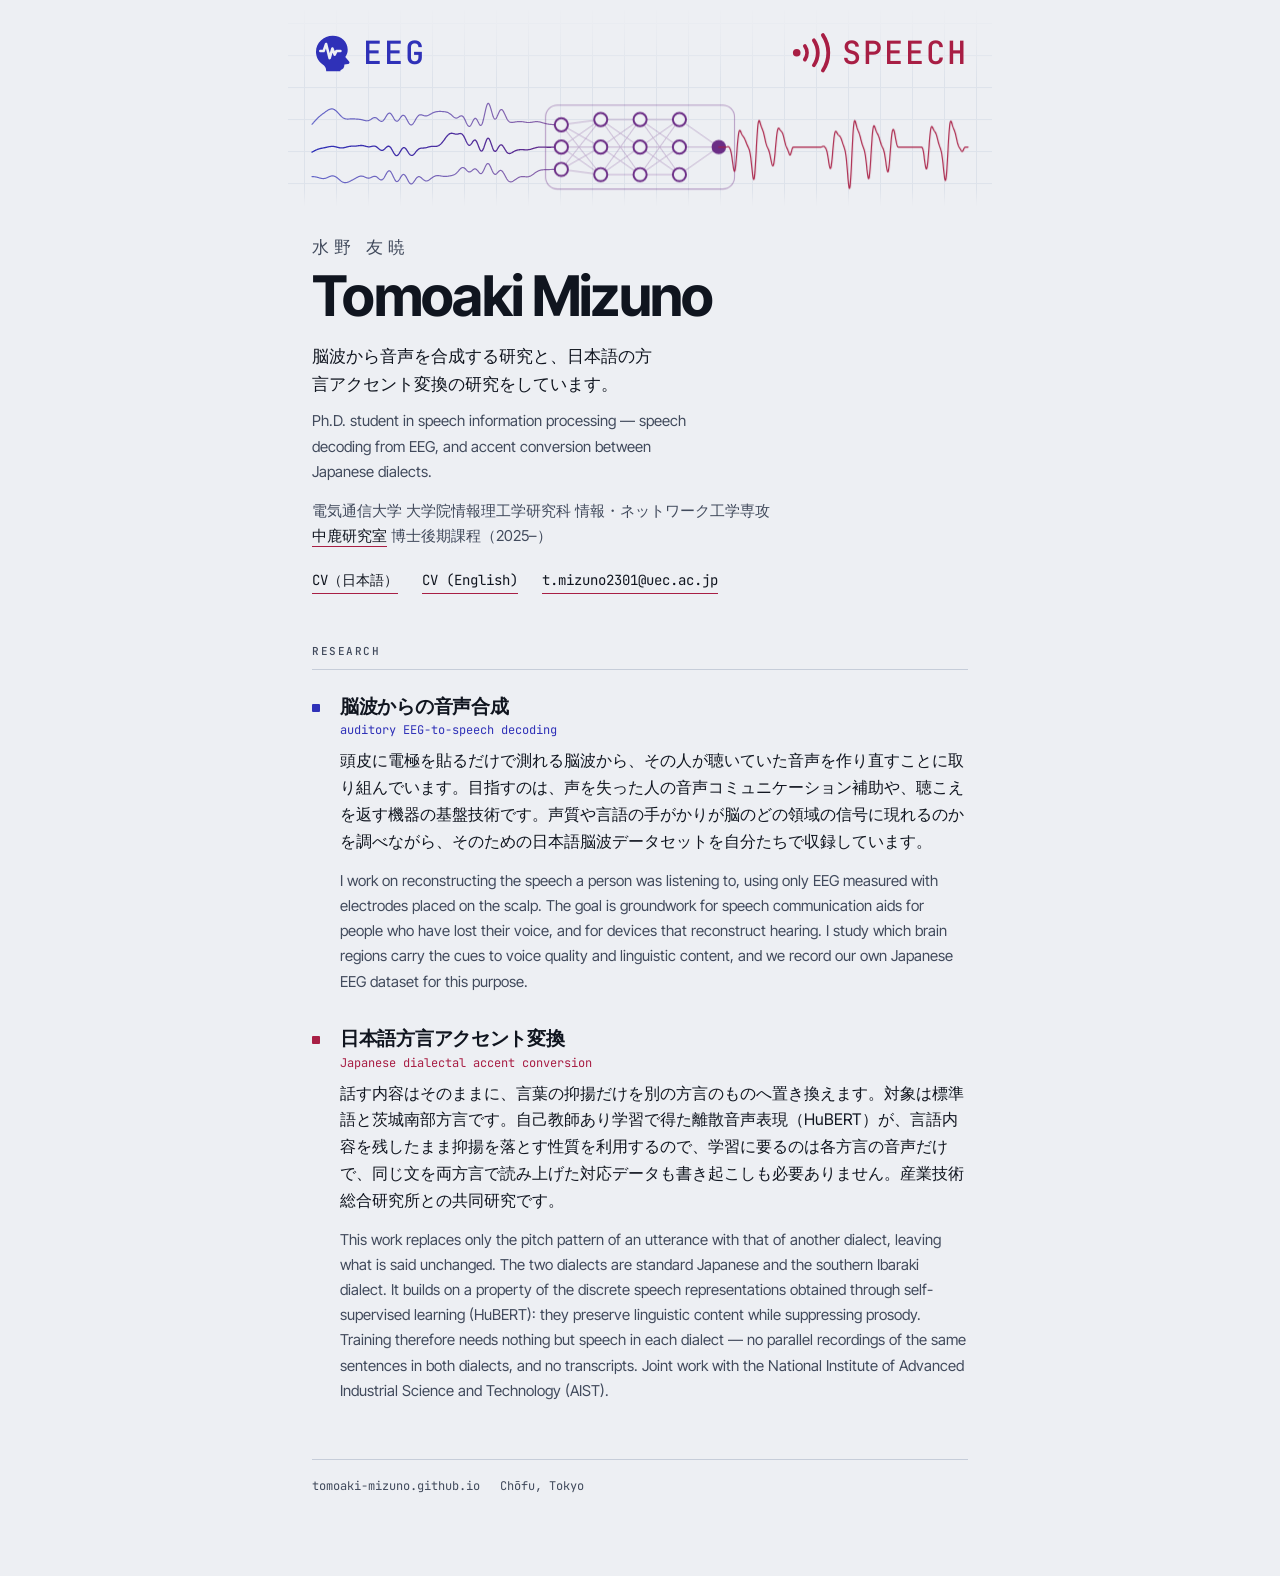
==== commit e6987feb: "Add profile and CV pages" ====
--- a/index.html
+++ b/index.html
@@ -14,23 +14,40 @@
 <div class="wrap">
 
   <div class="trace" aria-hidden="true">
-    <svg viewBox="0 0 1000 120" preserveAspectRatio="none" role="presentation">
+    <div class="axis">
+      <span class="l">
+        <svg viewBox="0 0 24 24" aria-hidden="true">
+          <path d="M8.2 22.6 C8.2 20.4 7.4 19.6 6.0 18.6 C3.6 16.9 2.3 14.2 2.3 11.4 C2.3 6.3 6.6 2.2 12.0 2.2 C16.9 2.2 20.6 5.7 20.6 10.2 C20.6 12.0 20.0 13.3 19.2 14.4 L21.4 17.0 C21.9 17.6 21.6 18.4 20.8 18.5 L18.7 18.8 C18.7 20.6 18.0 21.6 16.4 22.0 L16.4 22.6 Z" fill="currentColor"/>
+          <path d="M 4.80 11.00 L 6.69 11.00 L 8.14 6.94 L 10.17 15.06 L 11.76 9.55 L 13.07 13.03 L 14.08 11.00 L 16.40 11.00" fill="none" stroke="var(--paper)" stroke-width="1.5" stroke-linecap="round" stroke-linejoin="round"/>
+        </svg>EEG</span>
+      <span class="r">
+        <svg viewBox="0 0 24 24" aria-hidden="true">
+          <circle cx="3.3" cy="12" r="2.2" fill="currentColor"/>
+          <g fill="none" stroke="currentColor" stroke-width="2.2" stroke-linecap="round">
+            <path d="M8.0 8.1 a6.9 6.9 0 0 1 0 7.8"/>
+            <path d="M13.2 4.8 a12.6 12.6 0 0 1 0 14.4"/>
+            <path d="M18.4 1.8 a18.3 18.3 0 0 1 0 20.4"/>
+          </g>
+        </svg>speech</span>
+    </div>
+      <svg viewBox="0 0 1000 180" preserveAspectRatio="none" role="presentation">
       <defs>
-        <linearGradient id="grad" x1="0" y1="0" x2="1" y2="0">
-          <stop offset="0%" stop-color="#2f31b8"/><stop offset="46%" stop-color="#6b2d86"/>
-          <stop offset="72%" stop-color="#a81e44"/><stop offset="100%" stop-color="#a81e44"/>
-        </linearGradient>
-        <linearGradient id="fade" x1="0" y1="0" x2="1" y2="0">
-          <stop offset="0%" stop-color="#2f31b8" stop-opacity="1"/>
-          <stop offset="76%" stop-color="#3f34a8" stop-opacity=".85"/>
-          <stop offset="100%" stop-color="#5b3197" stop-opacity="0"/>
+        <linearGradient id="grad" gradientUnits="userSpaceOnUse" x1="0" y1="0" x2="1000" y2="0">
+          <stop offset="0%" stop-color="#2f31b8"/><stop offset="42%" stop-color="#6b2d86"/>
+          <stop offset="66%" stop-color="#a81e44"/><stop offset="100%" stop-color="#a81e44"/>
         </linearGradient>
       </defs>
-      <path class="sig-ch" d="M 0.0 73.85 L 1.3 74.16 L 2.5 74.76 L 3.8 75.58 L 5.1 76.47 L 6.3 77.37 L 7.6 78.32 L 8.9 79.47 L 10.1 80.98 L 11.4 82.85 L 12.7 84.85 L 13.9 86.49 L 15.2 87.19 L 16.5 86.46 L 17.7 84.15 L 19.0 80.60 L 20.3 76.59 L 21.5 73.19 L 22.8 71.38 L 24.1 71.71 L 25.3 74.08 L 26.6 77.71 L 27.9 81.36 L 29.2 83.73 L 30.4 83.85 L 31.7 81.41 L 33.0 76.90 L 34.2 71.39 L 35.5 66.24 L 36.8 62.63 L 38.0 61.26 L 39.3 62.15 L 40.6 64.73 L 41.8 68.09 L 43.1 71.33 L 44.4 73.82 L 45.6 75.37 L 46.9 76.17 L 48.2 76.61 L 49.4 77.05 L 50.7 77.67 L 52.0 78.35 L 53.2 78.79 L 54.5 78.70 L 55.8 77.94 L 57.0 76.66 L 58.3 75.26 L 59.6 74.27 L 60.8 74.15 L 62.1 75.07 L 63.4 76.88 L 64.6 79.10 L 65.9 81.08 L 67.2 82.23 L 68.4 82.18 L 69.7 80.93 L 71.0 78.82 L 72.2 76.41 L 73.5 74.30 L 74.8 72.97 L 76.0 72.63 L 77.3 73.20 L 78.6 74.40 L 79.8 75.77 L 81.1 76.90 L 82.4 77.47 L 83.6 77.35 L 84.9 76.60 L 86.2 75.44 L 87.5 74.21 L 88.7 73.28 L 90.0 72.94 L 91.3 73.38 L 92.5 74.56 L 93.8 76.29 L 95.1 78.18 L 96.3 79.78 L 97.6 80.65 L 98.9 80.55 L 100.1 79.45 L 101.4 77.63 L 102.7 75.54 L 103.9 73.72 L 105.2 72.64 L 106.5 72.52 L 107.7 73.33 L 109.0 74.77 L 110.3 76.40 L 111.5 77.80 L 112.8 78.66 L 114.1 78.89 L 115.3 78.54 L 116.6 77.76 L 117.9 76.67 L 119.1 75.29 L 120.4 73.52 L 121.7 71.27 L 122.9 68.56 L 124.2 65.60 L 125.5 62.86 L 126.7 60.95 L 128.0 60.51 L 129.3 61.91 L 130.5 65.18 L 131.8 69.94 L 133.1 75.45 L 134.3 80.87 L 135.6 85.47 L 136.9 88.83 L 138.1 90.87 L 139.4 91.82 L 140.7 92.00 L 141.9 91.65 L 143.2 90.75 L 144.5 89.09 L 145.8 86.34 L 147.0 82.32 L 148.3 77.20 L 149.6 71.57 L 150.8 66.39 L 152.1 62.69 L 153.4 61.31 L 154.6 62.55 L 155.9 66.09 L 157.2 71.01 L 158.4 76.08 L 159.7 80.13 L 161.0 82.37 L 162.2 82.62 L 163.5 81.26 L 164.8 79.08 L 166.0 76.92 L 167.3 75.40 L 168.6 74.70 L 169.8 74.63 L 171.1 74.72 L 172.4 74.49 L 173.6 73.66 L 174.9 72.30 L 176.2 70.73 L 177.4 69.43 L 178.7 68.79 L 180.0 68.98 L 181.2 69.86 L 182.5 71.09 L 183.8 72.28 L 185.0 73.12 L 186.3 73.51 L 187.6 73.57 L 188.8 73.55 L 190.1 73.69 L 191.4 74.12 L 192.6 74.83 L 193.9 75.69 L 195.2 76.59 L 196.4 77.50 L 197.7 78.51 L 199.0 79.80 L 200.3 81.47 L 201.5 83.43 L 202.8 85.35 L 204.1 86.68 L 205.3 86.83 L 206.6 85.43 L 207.9 82.53 L 209.1 78.67 L 210.4 74.78 L 211.7 71.95 L 212.9 70.99 L 214.2 72.22 L 215.5 75.25 L 216.7 79.05 L 218.0 82.32 L 219.3 83.83 L 220.5 82.88 L 221.8 79.48 L 223.1 74.39 L 224.3 68.87 L 225.6 64.24 L 226.9 61.52 L 228.1 61.13 L 229.4 62.82 L 230.7 65.84 L 231.9 69.25 L 233.2 72.22 L 234.5 74.32 L 235.7 75.52 L 237.0 76.11 L 238.3 76.52 L 239.5 77.04 L 240.8 77.70 L 242.1 78.32 L 243.3 78.57 L 244.6 78.21 L 245.9 77.20 L 247.1 75.81 L 248.4 74.51 L 249.7 73.84 L 250.9 74.15 L 252.2 75.48 L 253.5 77.54 L 254.7 79.74 L 256.0 81.43 L 257.3 82.10 L 258.6 81.54 L 259.8 79.87 L 261.1 77.56 L 262.4 75.21 L 263.6 73.38 L 264.9 72.45 L 266.2 72.51 L 267.4 73.39 L 268.7 74.72 L 270.0 76.04 L 271.2 76.96 L 272.5 77.25 L 273.8 76.85 L 275.0 75.89 L 276.3 74.66 L 277.6 73.52 L 278.8 72.80 L 280.1 72.77 L 281.4 73.53 L 282.6 74.98 L 283.9 76.83 L 285.2 78.65 L 286.4 79.99 L 287.7 80.48 L 289.0 79.95 L 290.2 78.50 L 291.5 76.51 L 292.8 74.47 L 294.0 72.91 L 295.3 72.21 L 296.6 72.50 L 297.8 73.62 L 299.1 75.20 L 300.4 76.78 L 301.6 77.98 L 302.9 78.58 L 304.2 78.55 L 305.4 78.01 L 306.7 77.09 L 308.0 75.88 L 309.2 74.35 L 310.5 72.39 L 311.8 69.94 L 313.1 67.08 L 314.3 64.14 L 315.6 61.67 L 316.9 60.31 L 318.1 60.60 L 319.4 62.80 L 320.7 66.76 L 321.9 71.93 L 323.2 77.51 L 324.5 82.67 L 325.7 86.78 L 327.0 89.57 L 328.3 91.12 L 329.5 91.71 L 330.8 91.66 L 332.1 91.09 L 333.3 89.92 L 334.6 87.83 L 335.9 84.56 L 337.1 80.04 L 338.4 74.61 L 339.7 69.04 L 340.9 64.35 L 342.2 61.54 L 343.5 61.25 L 344.7 63.51 L 346.0 67.71 L 347.3 72.73 L 348.5 77.33 L 349.8 80.49 L 351.1 81.69 L 352.3 81.03 L 353.6 79.13 L 354.9 76.82 L 356.1 74.82 L 357.4 73.57 L 358.7 73.05 L 359.9 72.93 L 361.2 72.76 L 362.5 72.16 L 363.7 71.05 L 365.0 69.61 L 366.3 68.19 L 367.5 67.18 L 368.8 66.80 L 370.1 67.06 L 371.4 67.74 L 372.6 68.52 L 373.9 69.11 L 375.2 69.36 L 376.4 69.29 L 377.7 69.05 L 379.0 68.83 L 380.2 68.75 L 381.5 68.85 L 382.8 69.07 L 384.0 69.32 L 385.3 69.53 L 386.6 69.73 L 387.8 69.99 L 389.1 70.37 L 390.4 70.88 L 391.6 71.42 L 392.9 71.76 L 394.2 71.67 L 395.4 70.97 L 396.7 69.66 L 398.0 67.91 L 399.2 66.08 L 400.5 64.54 L 401.8 63.60 L 403.0 63.40 L 404.3 63.80 L 405.6 64.54 L 406.8 65.22 L 408.1 65.52 L 409.4 65.26 L 410.6 64.47 L 411.9 63.32 L 413.2 62.09 L 414.4 61.06 L 415.7 60.38 L 417.0 60.11 L 418.2 60.16 L 419.5 60.40 L 420.8 60.68 L 422.0 60.88 L 423.3 60.96 L 424.6 60.94 L 425.8 60.85 L 427.1 60.73 L 428.4 60.61 L 429.7 60.51 L 430.9 60.41 L 432.2 60.32 L 433.5 60.22 L 434.7 60.14 L 436.0 60.08 L 437.3 60.03 L 438.5 60.01 L 439.8 60.00 L 441.1 60.00 L 442.3 60.00 L 443.6 60.00 L 444.9 60.00 L 446.1 60.00 L 447.4 60.00 L 448.7 60.00 L 449.9 60.00 L 451.2 60.00 L 452.5 60.00 L 453.7 60.00 L 455.0 60.00"/>
-      <path class="sig-ch" d="M 0.0 43.57 L 1.3 38.65 L 2.5 34.52 L 3.8 31.50 L 5.1 29.72 L 6.3 29.19 L 7.6 29.81 L 8.9 31.43 L 10.1 33.84 L 11.4 36.78 L 12.7 39.97 L 13.9 43.12 L 15.2 45.95 L 16.5 48.25 L 17.7 49.86 L 19.0 50.69 L 20.3 50.69 L 21.5 49.90 L 22.8 48.37 L 24.1 46.28 L 25.3 43.90 L 26.6 41.57 L 27.9 39.74 L 29.2 38.82 L 30.4 39.10 L 31.7 40.66 L 33.0 43.30 L 34.2 46.58 L 35.5 49.89 L 36.8 52.61 L 38.0 54.26 L 39.3 54.63 L 40.6 53.77 L 41.8 51.99 L 43.1 49.70 L 44.4 47.33 L 45.6 45.20 L 46.9 43.47 L 48.2 42.24 L 49.4 41.55 L 50.7 41.43 L 52.0 41.96 L 53.2 43.17 L 54.5 44.99 L 55.8 47.17 L 57.0 49.29 L 58.3 50.81 L 59.6 51.26 L 60.8 50.40 L 62.1 48.35 L 63.4 45.58 L 64.6 42.84 L 65.9 40.88 L 67.2 40.20 L 68.4 40.88 L 69.7 42.47 L 71.0 44.20 L 72.2 45.20 L 73.5 44.82 L 74.8 42.91 L 76.0 39.90 L 77.3 36.67 L 78.6 34.28 L 79.8 33.61 L 81.1 35.08 L 82.4 38.46 L 83.6 43.00 L 84.9 47.63 L 86.2 51.29 L 87.5 53.27 L 88.7 53.34 L 90.0 51.79 L 91.3 49.25 L 92.5 46.49 L 93.8 44.13 L 95.1 42.58 L 96.3 41.94 L 97.6 42.11 L 98.9 42.91 L 100.1 44.13 L 101.4 45.62 L 102.7 47.24 L 103.9 48.77 L 105.2 49.94 L 106.5 50.42 L 107.7 49.95 L 109.0 48.42 L 110.3 46.01 L 111.5 43.18 L 112.8 40.57 L 114.1 38.82 L 115.3 38.38 L 116.6 39.31 L 117.9 41.30 L 119.1 43.76 L 120.4 46.06 L 121.7 47.68 L 122.9 48.47 L 124.2 48.59 L 125.5 48.43 L 126.7 48.36 L 128.0 48.57 L 129.3 48.94 L 130.5 49.05 L 131.8 48.43 L 133.1 46.73 L 134.3 44.00 L 135.6 40.72 L 136.9 37.68 L 138.1 35.77 L 139.4 35.61 L 140.7 37.34 L 141.9 40.51 L 143.2 44.23 L 144.5 47.42 L 145.8 49.22 L 147.0 49.26 L 148.3 47.74 L 149.6 45.36 L 150.8 43.03 L 152.1 41.51 L 153.4 41.15 L 154.6 41.79 L 155.9 42.86 L 157.2 43.60 L 158.4 43.44 L 159.7 42.20 L 161.0 40.17 L 162.2 38.02 L 163.5 36.52 L 164.8 36.26 L 166.0 37.46 L 167.3 39.83 L 168.6 42.78 L 169.8 45.58 L 171.1 47.67 L 172.4 48.85 L 173.6 49.32 L 174.9 49.56 L 176.2 50.13 L 177.4 51.41 L 178.7 53.48 L 180.0 56.00 L 181.2 58.37 L 182.5 59.90 L 183.8 60.00 L 185.0 58.40 L 186.3 55.16 L 187.6 50.67 L 188.8 45.52 L 190.1 40.34 L 191.4 35.70 L 192.6 32.01 L 193.9 29.50 L 195.2 28.24 L 196.4 28.21 L 197.7 29.27 L 199.0 31.25 L 200.3 33.91 L 201.5 36.99 L 202.8 40.20 L 204.1 43.24 L 205.3 45.88 L 206.6 47.90 L 207.9 49.19 L 209.1 49.68 L 210.4 49.35 L 211.7 48.23 L 212.9 46.45 L 214.2 44.20 L 215.5 41.79 L 216.7 39.62 L 218.0 38.12 L 219.3 37.67 L 220.5 38.49 L 221.8 40.54 L 223.1 43.51 L 224.3 46.88 L 225.6 50.02 L 226.9 52.34 L 228.1 53.46 L 229.4 53.30 L 230.7 52.01 L 231.9 49.96 L 233.2 47.59 L 234.5 45.29 L 235.7 43.31 L 237.0 41.79 L 238.3 40.78 L 239.5 40.31 L 240.8 40.46 L 242.1 41.27 L 243.3 42.75 L 244.6 44.77 L 245.9 46.98 L 247.1 48.92 L 248.4 50.04 L 249.7 49.96 L 250.9 48.56 L 252.2 46.13 L 253.5 43.28 L 254.7 40.78 L 256.0 39.32 L 257.3 39.23 L 258.6 40.36 L 259.8 42.12 L 261.1 43.64 L 262.4 44.12 L 263.6 43.09 L 264.9 40.64 L 266.2 37.41 L 267.4 34.41 L 268.7 32.65 L 270.0 32.85 L 271.2 35.18 L 272.5 39.16 L 273.8 43.87 L 275.0 48.22 L 276.3 51.24 L 277.6 52.42 L 278.8 51.75 L 280.1 49.70 L 281.4 46.98 L 282.6 44.32 L 283.9 42.27 L 285.2 41.10 L 286.4 40.82 L 287.7 41.27 L 289.0 42.26 L 290.2 43.62 L 291.5 45.18 L 292.8 46.79 L 294.0 48.21 L 295.3 49.13 L 296.6 49.25 L 297.8 48.33 L 299.1 46.40 L 300.4 43.74 L 301.6 40.92 L 302.9 38.60 L 304.2 37.36 L 305.4 37.50 L 306.7 38.93 L 308.0 41.20 L 309.2 43.67 L 310.5 45.72 L 311.8 47.00 L 313.1 47.48 L 314.3 47.43 L 315.6 47.26 L 316.9 47.31 L 318.1 47.62 L 319.4 47.93 L 320.7 47.80 L 321.9 46.75 L 323.2 44.59 L 324.5 41.55 L 325.7 38.26 L 327.0 35.59 L 328.3 34.36 L 329.5 35.01 L 330.8 37.42 L 332.1 40.95 L 333.3 44.57 L 334.6 47.27 L 335.9 48.35 L 337.1 47.68 L 338.4 45.70 L 339.7 43.23 L 340.9 41.16 L 342.2 40.13 L 343.5 40.28 L 344.7 41.24 L 346.0 42.32 L 347.3 42.82 L 348.5 42.31 L 349.8 40.84 L 351.1 38.88 L 352.3 37.16 L 353.6 36.38 L 354.9 36.95 L 356.1 38.81 L 357.4 41.54 L 358.7 44.46 L 359.9 46.95 L 361.2 48.65 L 362.5 49.55 L 363.7 49.97 L 365.0 50.40 L 366.3 51.26 L 367.5 52.74 L 368.8 54.72 L 370.1 56.82 L 371.4 58.49 L 372.6 59.27 L 373.9 58.85 L 375.2 57.22 L 376.4 54.62 L 377.7 51.46 L 379.0 48.21 L 380.2 45.30 L 381.5 43.04 L 382.8 41.58 L 384.0 40.98 L 385.3 41.16 L 386.6 42.03 L 387.8 43.43 L 389.1 45.20 L 390.4 47.17 L 391.6 49.17 L 392.9 51.05 L 394.2 52.69 L 395.4 54.01 L 396.7 54.97 L 398.0 55.57 L 399.2 55.84 L 400.5 55.82 L 401.8 55.57 L 403.0 55.19 L 404.3 54.78 L 405.6 54.44 L 406.8 54.29 L 408.1 54.40 L 409.4 54.79 L 410.6 55.44 L 411.9 56.26 L 413.2 57.13 L 414.4 57.91 L 415.7 58.52 L 417.0 58.90 L 418.2 59.08 L 419.5 59.11 L 420.8 59.04 L 422.0 58.97 L 423.3 58.92 L 424.6 58.93 L 425.8 58.99 L 427.1 59.10 L 428.4 59.23 L 429.7 59.38 L 430.9 59.53 L 432.2 59.66 L 433.5 59.78 L 434.7 59.88 L 436.0 59.94 L 437.3 59.97 L 438.5 59.99 L 439.8 60.00 L 441.1 60.00 L 442.3 60.00 L 443.6 60.00 L 444.9 60.00 L 446.1 60.00 L 447.4 60.00 L 448.7 60.00 L 449.9 60.00 L 451.2 60.00 L 452.5 60.00 L 453.7 60.00 L 455.0 60.00"/>
-      <path class="sig" d="M 0.0 55.60 L 0.6 55.04 L 1.2 54.51 L 1.8 54.02 L 2.4 53.56 L 2.9 53.15 L 3.5 52.77 L 4.1 52.45 L 4.7 52.16 L 5.3 51.93 L 5.9 51.74 L 6.5 51.61 L 7.1 51.53 L 7.7 51.50 L 8.2 51.52 L 8.8 51.61 L 9.4 51.75 L 10.0 51.94 L 10.6 52.19 L 11.2 52.51 L 11.8 52.88 L 12.4 53.30 L 12.9 53.79 L 13.5 54.32 L 14.1 54.92 L 14.7 55.56 L 15.3 56.26 L 15.9 57.00 L 16.5 57.79 L 17.1 58.61 L 17.7 59.48 L 18.2 60.37 L 18.8 61.30 L 19.4 62.24 L 20.0 63.20 L 20.6 64.18 L 21.2 65.15 L 21.8 66.13 L 22.4 67.09 L 23.0 68.04 L 23.5 68.97 L 24.1 69.87 L 24.7 70.73 L 25.3 71.54 L 25.9 72.31 L 26.5 73.01 L 27.1 73.66 L 27.7 74.23 L 28.3 74.74 L 28.8 75.16 L 29.4 75.50 L 30.0 75.76 L 30.6 75.92 L 31.2 76.00 L 31.8 75.98 L 32.4 75.88 L 33.0 75.68 L 33.5 75.39 L 34.1 75.01 L 34.7 74.55 L 35.3 74.01 L 35.9 73.38 L 36.5 72.69 L 37.1 71.93 L 37.7 71.10 L 38.3 70.22 L 38.8 69.30 L 39.4 68.33 L 40.0 67.33 L 40.6 66.31 L 41.2 65.27 L 41.8 64.21 L 42.4 63.16 L 43.0 62.11 L 43.6 61.08 L 44.1 60.06 L 44.7 59.08 L 45.3 58.12 L 45.9 57.21 L 46.5 56.33 L 47.1 55.51 L 47.7 54.74 L 48.3 54.02 L 48.9 53.37 L 49.4 52.77 L 50.0 52.24 L 50.6 51.78 L 51.2 51.37 L 51.8 51.03 L 52.4 50.75 L 53.0 50.54 L 53.6 50.39 L 54.1 50.29 L 54.7 50.25 L 55.3 50.26 L 55.9 50.33 L 56.5 50.44 L 57.1 50.59 L 57.7 50.79 L 58.3 51.02 L 58.9 51.28 L 59.4 51.58 L 60.0 51.90 L 60.6 52.25 L 61.2 52.61 L 61.8 53.00 L 62.4 53.39 L 63.0 53.80 L 63.6 54.22 L 64.2 54.65 L 64.7 55.08 L 65.3 55.51 L 65.9 55.94 L 66.5 56.38 L 67.1 56.81 L 67.7 57.23 L 68.3 57.65 L 68.9 58.07 L 69.5 58.48 L 70.0 58.88 L 70.6 59.27 L 71.2 59.65 L 71.8 60.02 L 72.4 60.37 L 73.0 60.72 L 73.6 61.05 L 74.2 61.37 L 74.7 61.67 L 75.3 61.96 L 75.9 62.23 L 76.5 62.48 L 77.1 62.72 L 77.7 62.93 L 78.3 63.13 L 78.9 63.31 L 79.5 63.47 L 80.0 63.61 L 80.6 63.74 L 81.2 63.84 L 81.8 63.92 L 82.4 63.98 L 83.0 64.02 L 83.6 64.05 L 84.2 64.05 L 84.8 64.04 L 85.3 64.01 L 85.9 63.97 L 86.5 63.91 L 87.1 63.84 L 87.7 63.75 L 88.3 63.65 L 88.9 63.54 L 89.5 63.42 L 90.1 63.30 L 90.6 63.16 L 91.2 63.02 L 91.8 62.88 L 92.4 62.72 L 93.0 62.57 L 93.6 62.40 L 94.2 62.24 L 94.8 62.07 L 95.4 61.90 L 95.9 61.72 L 96.5 61.54 L 97.1 61.36 L 97.7 61.17 L 98.3 60.97 L 98.9 60.77 L 99.5 60.57 L 100.1 60.36 L 100.6 60.14 L 101.2 59.91 L 101.8 59.67 L 102.4 59.43 L 103.0 59.18 L 103.6 58.92 L 104.2 58.65 L 104.8 58.38 L 105.4 58.09 L 105.9 57.81 L 106.5 57.52 L 107.1 57.22 L 107.7 56.93 L 108.3 56.64 L 108.9 56.35 L 109.5 56.06 L 110.1 55.79 L 110.7 55.52 L 111.2 55.27 L 111.8 55.04 L 112.4 54.83 L 113.0 54.64 L 113.6 54.48 L 114.2 54.35 L 114.8 54.25 L 115.4 54.18 L 116.0 54.15 L 116.5 54.16 L 117.1 54.21 L 117.7 54.30 L 118.3 54.43 L 118.9 54.60 L 119.5 54.81 L 120.1 55.07 L 120.7 55.36 L 121.2 55.69 L 121.8 56.05 L 122.4 56.44 L 123.0 56.87 L 123.6 57.31 L 124.2 57.78 L 124.8 58.26 L 125.4 58.76 L 126.0 59.26 L 126.5 59.76 L 127.1 60.25 L 127.7 60.74 L 128.3 61.21 L 128.9 61.66 L 129.5 62.09 L 130.1 62.49 L 130.7 62.85 L 131.3 63.18 L 131.8 63.47 L 132.4 63.72 L 133.0 63.92 L 133.6 64.08 L 134.2 64.19 L 134.8 64.26 L 135.4 64.27 L 136.0 64.25 L 136.6 64.18 L 137.1 64.07 L 137.7 63.92 L 138.3 63.73 L 138.9 63.52 L 139.5 63.27 L 140.1 63.01 L 140.7 62.73 L 141.3 62.43 L 141.8 62.13 L 142.4 61.82 L 143.0 61.51 L 143.6 61.22 L 144.2 60.93 L 144.8 60.66 L 145.4 60.41 L 146.0 60.18 L 146.6 59.98 L 147.1 59.80 L 147.7 59.66 L 148.3 59.55 L 148.9 59.48 L 149.5 59.44 L 150.1 59.43 L 150.7 59.46 L 151.3 59.52 L 151.9 59.60 L 152.4 59.72 L 153.0 59.86 L 153.6 60.03 L 154.2 60.21 L 154.8 60.42 L 155.4 60.63 L 156.0 60.85 L 156.6 61.08 L 157.2 61.31 L 157.7 61.54 L 158.3 61.77 L 158.9 61.98 L 159.5 62.19 L 160.1 62.38 L 160.7 62.56 L 161.3 62.71 L 161.9 62.85 L 162.4 62.97 L 163.0 63.07 L 163.6 63.15 L 164.2 63.20 L 164.8 63.23 L 165.4 63.25 L 166.0 63.24 L 166.6 63.22 L 167.2 63.17 L 167.7 63.11 L 168.3 63.04 L 168.9 62.96 L 169.5 62.86 L 170.1 62.76 L 170.7 62.64 L 171.3 62.52 L 171.9 62.40 L 172.5 62.27 L 173.0 62.14 L 173.6 62.01 L 174.2 61.87 L 174.8 61.73 L 175.4 61.59 L 176.0 61.45 L 176.6 61.30 L 177.2 61.15 L 177.8 61.00 L 178.3 60.84 L 178.9 60.67 L 179.5 60.50 L 180.1 60.33 L 180.7 60.14 L 181.3 59.95 L 181.9 59.74 L 182.5 59.53 L 183.0 59.31 L 183.6 59.08 L 184.2 58.84 L 184.8 58.60 L 185.4 58.35 L 186.0 58.10 L 186.6 57.85 L 187.2 57.60 L 187.8 57.35 L 188.3 57.11 L 188.9 56.88 L 189.5 56.67 L 190.1 56.47 L 190.7 56.30 L 191.3 56.15 L 191.9 56.02 L 192.5 55.93 L 193.1 55.87 L 193.6 55.85 L 194.2 55.87 L 194.8 55.93 L 195.4 56.04 L 196.0 56.19 L 196.6 56.38 L 197.2 56.62 L 197.8 56.90 L 198.4 57.22 L 198.9 57.58 L 199.5 57.97 L 200.1 58.40 L 200.7 58.85 L 201.3 59.33 L 201.9 59.82 L 202.5 60.33 L 203.1 60.84 L 203.6 61.34 L 204.2 61.84 L 204.8 62.33 L 205.4 62.79 L 206.0 63.22 L 206.6 63.62 L 207.2 63.98 L 207.8 64.30 L 208.4 64.56 L 208.9 64.77 L 209.5 64.92 L 210.1 65.01 L 210.7 65.04 L 211.3 65.01 L 211.9 64.92 L 212.5 64.76 L 213.1 64.55 L 213.7 64.28 L 214.2 63.96 L 214.8 63.59 L 215.4 63.18 L 216.0 62.74 L 216.6 62.27 L 217.2 61.78 L 217.8 61.28 L 218.4 60.77 L 219.0 60.27 L 219.5 59.78 L 220.1 59.32 L 220.7 58.88 L 221.3 58.47 L 221.9 58.11 L 222.5 57.79 L 223.1 57.53 L 223.7 57.32 L 224.2 57.18 L 224.8 57.09 L 225.4 57.07 L 226.0 57.12 L 226.6 57.22 L 227.2 57.38 L 227.8 57.60 L 228.4 57.86 L 229.0 58.17 L 229.5 58.52 L 230.1 58.90 L 230.7 59.30 L 231.3 59.72 L 231.9 60.13 L 232.5 60.55 L 233.1 60.94 L 233.7 61.32 L 234.3 61.66 L 234.8 61.95 L 235.4 62.20 L 236.0 62.39 L 236.6 62.51 L 237.2 62.56 L 237.8 62.54 L 238.4 62.43 L 239.0 62.24 L 239.6 61.97 L 240.1 61.62 L 240.7 61.19 L 241.3 60.68 L 241.9 60.09 L 242.5 59.44 L 243.1 58.72 L 243.7 57.95 L 244.3 57.13 L 244.8 56.28 L 245.4 55.40 L 246.0 54.51 L 246.6 53.61 L 247.2 52.72 L 247.8 51.85 L 248.4 51.00 L 249.0 50.20 L 249.6 49.45 L 250.1 48.76 L 250.7 48.13 L 251.3 47.58 L 251.9 47.12 L 252.5 46.75 L 253.1 46.46 L 253.7 46.28 L 254.3 46.19 L 254.9 46.20 L 255.4 46.30 L 256.0 46.50 L 256.6 46.79 L 257.2 47.16 L 257.8 47.61 L 258.4 48.14 L 259.0 48.72 L 259.6 49.36 L 260.2 50.05 L 260.7 50.77 L 261.3 51.51 L 261.9 52.27 L 262.5 53.03 L 263.1 53.78 L 263.7 54.52 L 264.3 55.23 L 264.9 55.91 L 265.5 56.55 L 266.0 57.14 L 266.6 57.67 L 267.2 58.15 L 267.8 58.57 L 268.4 58.93 L 269.0 59.22 L 269.6 59.45 L 270.2 59.62 L 270.7 59.72 L 271.3 59.78 L 271.9 59.78 L 272.5 59.74 L 273.1 59.66 L 273.7 59.55 L 274.3 59.42 L 274.9 59.27 L 275.5 59.12 L 276.0 58.96 L 276.6 58.82 L 277.2 58.70 L 277.8 58.59 L 278.4 58.52 L 279.0 58.49 L 279.6 58.50 L 280.2 58.56 L 280.8 58.67 L 281.3 58.83 L 281.9 59.04 L 282.5 59.31 L 283.1 59.63 L 283.7 60.01 L 284.3 60.43 L 284.9 60.90 L 285.5 61.41 L 286.1 61.95 L 286.6 62.52 L 287.2 63.11 L 287.8 63.71 L 288.4 64.32 L 289.0 64.92 L 289.6 65.52 L 290.2 66.09 L 290.8 66.64 L 291.3 67.15 L 291.9 67.62 L 292.5 68.05 L 293.1 68.41 L 293.7 68.73 L 294.3 68.98 L 294.9 69.16 L 295.5 69.28 L 296.1 69.33 L 296.6 69.31 L 297.2 69.23 L 297.8 69.08 L 298.4 68.87 L 299.0 68.60 L 299.6 68.28 L 300.2 67.92 L 300.8 67.52 L 301.4 67.08 L 301.9 66.62 L 302.5 66.13 L 303.1 65.64 L 303.7 65.15 L 304.3 64.66 L 304.9 64.18 L 305.5 63.72 L 306.1 63.29 L 306.7 62.89 L 307.2 62.52 L 307.8 62.20 L 308.4 61.92 L 309.0 61.69 L 309.6 61.51 L 310.2 61.39 L 310.8 61.31 L 311.4 61.28 L 311.9 61.30 L 312.5 61.37 L 313.1 61.48 L 313.7 61.63 L 314.3 61.81 L 314.9 62.03 L 315.5 62.26 L 316.1 62.51 L 316.7 62.77 L 317.2 63.04 L 317.8 63.30 L 318.4 63.55 L 319.0 63.79 L 319.6 64.00 L 320.2 64.19 L 320.8 64.35 L 321.4 64.46 L 322.0 64.54 L 322.5 64.57 L 323.1 64.55 L 323.7 64.49 L 324.3 64.37 L 324.9 64.20 L 325.5 63.98 L 326.1 63.71 L 326.7 63.39 L 327.3 63.03 L 327.8 62.62 L 328.4 62.17 L 329.0 61.68 L 329.6 61.16 L 330.2 60.61 L 330.8 60.04 L 331.4 59.45 L 332.0 58.85 L 332.5 58.24 L 333.1 57.63 L 333.7 57.02 L 334.3 56.42 L 334.9 55.82 L 335.5 55.25 L 336.1 54.69 L 336.7 54.15 L 337.3 53.64 L 337.8 53.16 L 338.4 52.71 L 339.0 52.29 L 339.6 51.91 L 340.2 51.56 L 340.8 51.25 L 341.4 50.97 L 342.0 50.73 L 342.6 50.53 L 343.1 50.37 L 343.7 50.24 L 344.3 50.14 L 344.9 50.08 L 345.5 50.04 L 346.1 50.04 L 346.7 50.07 L 347.3 50.12 L 347.9 50.19 L 348.4 50.29 L 349.0 50.41 L 349.6 50.54 L 350.2 50.70 L 350.8 50.86 L 351.4 51.05 L 352.0 51.24 L 352.6 51.45 L 353.1 51.67 L 353.7 51.89 L 354.3 52.13 L 354.9 52.37 L 355.5 52.62 L 356.1 52.87 L 356.7 53.12 L 357.3 53.38 L 357.9 53.63 L 358.4 53.89 L 359.0 54.15 L 359.6 54.40 L 360.2 54.65 L 360.8 54.89 L 361.4 55.12 L 362.0 55.35 L 362.6 55.57 L 363.2 55.78 L 363.7 55.97 L 364.3 56.15 L 364.9 56.32 L 365.5 56.47 L 366.1 56.61 L 366.7 56.73 L 367.3 56.84 L 367.9 56.93 L 368.5 57.00 L 369.0 57.05 L 369.6 57.09 L 370.2 57.12 L 370.8 57.13 L 371.4 57.13 L 372.0 57.12 L 372.6 57.11 L 373.2 57.08 L 373.7 57.05 L 374.3 57.02 L 374.9 56.99 L 375.5 56.96 L 376.1 56.93 L 376.7 56.91 L 377.3 56.90 L 377.9 56.91 L 378.5 56.92 L 379.0 56.95 L 379.6 57.00 L 380.2 57.06 L 380.8 57.14 L 381.4 57.25 L 382.0 57.37 L 382.6 57.51 L 383.2 57.67 L 383.8 57.85 L 384.3 58.04 L 384.9 58.26 L 385.5 58.49 L 386.1 58.73 L 386.7 58.98 L 387.3 59.24 L 387.9 59.51 L 388.5 59.78 L 389.1 60.05 L 389.6 60.32 L 390.2 60.59 L 390.8 60.85 L 391.4 61.10 L 392.0 61.34 L 392.6 61.56 L 393.2 61.77 L 393.8 61.96 L 394.3 62.13 L 394.9 62.28 L 395.5 62.41 L 396.1 62.51 L 396.7 62.59 L 397.3 62.64 L 397.9 62.68 L 398.5 62.68 L 399.1 62.67 L 399.6 62.63 L 400.2 62.57 L 400.8 62.49 L 401.4 62.40 L 402.0 62.28 L 402.6 62.15 L 403.2 62.01 L 403.8 61.85 L 404.4 61.69 L 404.9 61.52 L 405.5 61.35 L 406.1 61.18 L 406.7 61.01 L 407.3 60.84 L 407.9 60.70 L 408.5 60.59 L 409.1 60.52 L 409.7 60.48 L 410.2 60.46 L 410.8 60.43 L 411.4 60.33 L 412.0 60.13 L 412.6 59.81 L 413.2 59.39 L 413.8 58.90 L 414.4 58.43 L 414.9 58.03 L 415.5 57.76 L 416.1 57.61 L 416.7 57.55 L 417.3 57.53 L 417.9 57.50 L 418.5 57.45 L 419.1 57.40 L 419.7 57.41 L 420.2 57.54 L 420.8 57.79 L 421.4 58.14 L 422.0 58.52 L 422.6 58.88 L 423.2 59.20 L 423.8 59.58 L 424.4 60.15 L 425.0 61.10 L 425.5 62.53 L 426.1 64.36 L 426.7 66.34 L 427.3 68.03 L 427.9 68.95 L 428.5 68.71 L 429.1 67.16 L 429.7 64.48 L 430.3 61.12 L 430.8 57.70 L 431.4 54.83 L 432.0 52.91 L 432.6 52.06 L 433.2 52.10 L 433.8 52.67 L 434.4 53.38 L 435.0 53.98 L 435.6 54.38 L 436.1 54.68 L 436.7 55.08 L 437.3 55.70 L 437.9 56.58 L 438.5 57.60 L 439.1 58.58 L 439.7 59.38 L 440.3 59.97 L 440.8 60.50 L 441.4 61.20 L 442.0 62.27 L 442.6 63.81 L 443.2 65.66 L 443.8 67.49 L 444.4 68.83 L 445.0 69.28 L 445.6 68.61 L 446.1 66.88 L 446.7 64.42 L 447.3 61.71 L 447.9 59.26 L 448.5 57.43 L 449.1 56.39 L 449.7 56.10 L 450.3 56.33 L 450.9 56.83 L 451.4 57.38 L 452.0 57.83 L 452.6 58.16 L 453.2 58.41 L 453.8 58.63 L 454.4 58.88 L 455.0 59.15 L 455.6 59.42 L 456.2 59.66 L 456.7 59.84 L 457.3 59.97 L 457.9 60.06 L 458.5 60.18 L 459.1 60.36 L 459.7 60.64 L 460.3 61.01 L 460.9 61.47 L 461.4 61.94 L 462.0 62.35 L 462.6 62.56 L 463.2 62.47 L 463.8 62.00 L 464.4 61.13 L 465.0 59.96 L 465.6 58.67 L 466.2 57.47 L 466.7 56.56 L 467.3 56.02 L 467.9 55.83 L 468.5 55.86 L 469.1 55.94 L 469.7 55.95 L 470.3 55.87 L 470.9 55.79 L 471.5 55.87 L 472.0 56.23 L 472.6 56.92 L 473.2 57.81 L 473.8 58.73 L 474.4 59.54 L 475.0 60.26 L 475.6 61.13 L 476.2 62.55 L 476.8 64.96 L 477.3 68.53 L 477.9 73.06 L 478.5 77.81 L 479.1 81.68 L 479.7 83.49 L 480.3 82.35 L 480.9 77.98 L 481.5 70.90 L 482.0 62.30 L 482.6 53.74 L 483.2 46.67 L 483.8 42.02 L 484.4 40.01 L 485.0 40.15 L 485.6 41.52 L 486.2 43.17 L 486.8 44.48 L 487.3 45.30 L 487.9 45.94 L 488.5 46.89 L 489.1 48.50 L 489.7 50.84 L 490.3 53.58 L 490.9 56.24 L 491.5 58.42 L 492.1 60.11 L 492.6 61.74 L 493.2 64.04 L 493.8 67.74 L 494.4 73.11 L 495.0 79.75 L 495.6 86.51 L 496.2 91.79 L 496.8 94.00 L 497.4 92.12 L 497.9 86.06 L 498.5 76.77 L 499.1 65.93 L 499.7 55.54 L 500.3 47.28 L 500.9 42.12 L 501.5 40.12 L 502.1 40.61 L 502.6 42.49 L 503.2 44.73 L 503.8 46.63 L 504.4 48.00 L 505.0 49.04 L 505.6 50.13 L 506.2 51.56 L 506.8 53.38 L 507.4 55.39 L 507.9 57.27 L 508.5 58.75 L 509.1 59.81 L 509.7 60.64 L 510.3 61.61 L 510.9 63.03 L 511.5 65.04 L 512.1 67.43 L 512.7 69.73 L 513.2 71.37 L 513.8 71.84 L 514.4 70.91 L 515.0 68.72 L 515.6 65.71 L 516.2 62.47 L 516.8 59.60 L 517.4 57.52 L 518.0 56.37 L 518.5 56.06 L 519.1 56.33 L 519.7 56.89 L 520.3 57.48 L 520.9 57.97 L 521.5 58.33 L 522.1 58.59 L 522.7 58.80 L 523.2 59.02 L 523.8 59.24 L 524.4 59.47 L 525.0 59.67 L 525.6 59.83 L 526.2 59.95 L 526.8 60.05 L 527.4 60.20 L 528.0 60.46 L 528.5 60.93 L 529.1 61.70 L 529.7 62.76 L 530.3 64.00 L 530.9 65.17 L 531.5 65.93 L 532.1 65.94 L 532.7 64.98 L 533.3 63.05 L 533.8 60.40 L 534.4 57.50 L 535.0 54.86 L 535.6 52.92 L 536.2 51.87 L 536.8 51.62 L 537.4 51.88 L 538.0 52.29 L 538.6 52.57 L 539.1 52.68 L 539.7 52.74 L 540.3 53.03 L 540.9 53.75 L 541.5 54.93 L 542.1 56.41 L 542.7 57.89 L 543.3 59.16 L 543.8 60.19 L 544.4 61.29 L 545.0 62.95 L 545.6 65.68 L 546.2 69.69 L 546.8 74.67 L 547.4 79.78 L 548.0 83.81 L 548.6 85.52 L 549.1 84.08 L 549.7 79.39 L 550.3 72.15 L 550.9 63.66 L 551.5 55.51 L 552.1 49.03 L 552.7 45.02 L 553.3 43.52 L 553.9 43.98 L 554.4 45.53 L 555.0 47.31 L 555.6 48.80 L 556.2 49.87 L 556.8 50.71 L 557.4 51.65 L 558.0 52.90 L 558.6 54.50 L 559.2 56.24 L 559.7 57.82 L 560.3 59.06 L 560.9 59.93 L 561.5 60.63 L 562.1 61.49 L 562.7 62.74 L 563.3 64.46 L 563.9 66.42 L 564.4 68.21 L 565.0 69.36 L 565.6 69.49 L 566.2 68.49 L 566.8 66.55 L 567.4 64.08 L 568.0 61.58 L 568.6 59.49 L 569.2 58.06 L 569.7 57.36 L 570.3 57.25 L 570.9 57.52 L 571.5 57.94 L 572.1 58.35 L 572.7 58.67 L 573.3 58.88 L 573.9 59.02 L 574.5 59.13 L 575.0 59.24 L 575.6 59.37 L 576.2 59.53 L 576.8 59.70 L 577.4 59.85 L 578.0 59.96 L 578.6 60.06 L 579.2 60.17 L 579.8 60.35 L 580.3 60.62 L 580.9 60.99 L 581.5 61.41 L 582.1 61.79 L 582.7 62.04 L 583.3 62.06 L 583.9 61.83 L 584.5 61.35 L 585.1 60.71 L 585.6 60.01 L 586.2 59.39 L 586.8 58.93 L 587.4 58.67 L 588.0 58.60 L 588.6 58.64 L 589.2 58.73 L 589.8 58.80 L 590.3 58.83 L 590.9 58.81 L 591.5 58.78 L 592.1 58.78 L 592.7 58.85 L 593.3 59.03 L 593.9 59.28 L 594.5 59.56 L 595.1 59.83 L 595.6 60.08 L 596.2 60.40 L 596.8 60.94 L 597.4 61.90 L 598.0 63.41 L 598.6 65.43 L 599.2 67.70 L 599.8 69.74 L 600.4 70.96 L 600.9 70.83 L 601.5 69.07 L 602.1 65.78 L 602.7 61.45 L 603.3 56.84 L 603.9 52.76 L 604.5 49.83 L 605.1 48.30 L 605.7 48.02 L 606.2 48.53 L 606.8 49.29 L 607.4 49.88 L 608.0 50.19 L 608.6 50.38 L 609.2 50.78 L 609.8 51.69 L 610.4 53.17 L 610.9 55.06 L 611.5 57.00 L 612.1 58.68 L 612.7 60.03 L 613.3 61.36 L 613.9 63.30 L 614.5 66.51 L 615.1 71.37 L 615.7 77.66 L 616.2 84.43 L 616.8 90.20 L 617.4 93.31 L 618.0 92.49 L 618.6 87.29 L 619.2 78.30 L 619.8 67.05 L 620.4 55.58 L 621.0 45.85 L 621.5 39.19 L 622.1 36.01 L 622.7 35.80 L 623.3 37.45 L 623.9 39.74 L 624.5 41.74 L 625.1 43.12 L 625.7 44.10 L 626.3 45.19 L 626.8 46.87 L 627.4 49.29 L 628.0 52.23 L 628.6 55.18 L 629.2 57.67 L 629.8 59.56 L 630.4 61.14 L 631.0 63.09 L 631.5 66.13 L 632.1 70.69 L 632.7 76.58 L 633.3 82.90 L 633.9 88.23 L 634.5 91.09 L 635.1 90.39 L 635.7 85.85 L 636.3 78.12 L 636.8 68.61 L 637.4 59.08 L 638.0 51.15 L 638.6 45.83 L 639.2 43.37 L 639.8 43.31 L 640.4 44.75 L 641.0 46.73 L 641.6 48.54 L 642.1 49.90 L 642.7 50.89 L 643.3 51.80 L 643.9 52.90 L 644.5 54.29 L 645.1 55.88 L 645.7 57.43 L 646.3 58.70 L 646.9 59.61 L 647.4 60.27 L 648.0 60.92 L 648.6 61.82 L 649.2 63.13 L 649.8 64.76 L 650.4 66.44 L 651.0 67.75 L 651.6 68.33 L 652.1 67.95 L 652.7 66.65 L 653.3 64.68 L 653.9 62.44 L 654.5 60.35 L 655.1 58.74 L 655.7 57.76 L 656.3 57.37 L 656.9 57.44 L 657.4 57.76 L 658.0 58.15 L 658.6 58.49 L 659.2 58.74 L 659.8 58.91 L 660.4 59.04 L 661.0 59.16 L 661.6 59.30 L 662.2 59.45 L 662.7 59.62 L 663.3 59.78 L 663.9 59.91 L 664.5 60.01 L 665.1 60.11 L 665.7 60.25 L 666.3 60.48 L 666.9 60.81 L 667.5 61.21 L 668.0 61.62 L 668.6 61.95 L 669.2 62.08 L 669.8 61.97 L 670.4 61.60 L 671.0 61.02 L 671.6 60.33 L 672.2 59.66 L 672.7 59.12 L 673.3 58.76 L 673.9 58.58 L 674.5 58.54 L 675.1 58.59 L 675.7 58.65 L 676.3 58.70 L 676.9 58.69 L 677.5 58.65 L 678.0 58.63 L 678.6 58.68 L 679.2 58.84 L 679.8 59.09 L 680.4 59.39 L 681.0 59.69 L 681.6 59.96 L 682.2 60.24 L 682.8 60.65 L 683.3 61.39 L 683.9 62.60 L 684.5 64.31 L 685.1 66.36 L 685.7 68.36 L 686.3 69.80 L 686.9 70.16 L 687.5 69.12 L 688.1 66.65 L 688.6 63.11 L 689.2 59.11 L 689.8 55.37 L 690.4 52.50 L 691.0 50.82 L 691.6 50.31 L 692.2 50.63 L 692.8 51.34 L 693.3 52.04 L 693.9 52.51 L 694.5 52.80 L 695.1 53.12 L 695.7 53.71 L 696.3 54.69 L 696.9 55.99 L 697.5 57.39 L 698.1 58.65 L 698.6 59.63 L 699.2 60.44 L 699.8 61.40 L 700.4 62.89 L 701.0 65.21 L 701.6 68.34 L 702.2 71.85 L 702.8 75.03 L 703.4 77.01 L 703.9 77.11 L 704.5 75.04 L 705.1 71.04 L 705.7 65.82 L 706.3 60.37 L 706.9 55.64 L 707.5 52.32 L 708.1 50.63 L 708.7 50.38 L 709.2 51.10 L 709.8 52.22 L 710.4 53.31 L 711.0 54.14 L 711.6 54.75 L 712.2 55.28 L 712.8 55.89 L 713.4 56.67 L 713.9 57.56 L 714.5 58.45 L 715.1 59.19 L 715.7 59.72 L 716.3 60.09 L 716.9 60.42 L 717.5 60.86 L 718.1 61.48 L 718.7 62.28 L 719.2 63.10 L 719.8 63.77 L 720.4 64.09 L 721.0 63.95 L 721.6 63.36 L 722.2 62.44 L 722.8 61.37 L 723.4 60.33 L 724.0 59.49 L 724.5 58.92 L 725.1 58.62 L 725.7 58.55 L 726.3 58.62 L 726.9 58.75 L 727.5 58.88 L 728.1 58.99 L 728.7 59.06 L 729.3 59.11 L 729.8 59.18 L 730.4 59.28 L 731.0 59.43 L 731.6 59.59 L 732.2 59.76 L 732.8 59.89 L 733.4 60.00 L 734.0 60.09 L 734.5 60.22 L 735.1 60.43 L 735.7 60.74 L 736.3 61.14 L 736.9 61.56 L 737.5 61.90 L 738.1 62.08 L 738.7 62.07 L 739.3 61.81 L 739.8 61.31 L 740.4 60.57 L 741.0 59.69 L 741.6 58.78 L 742.2 57.97 L 742.8 57.38 L 743.4 57.05 L 744.0 56.95 L 744.6 56.96 L 745.1 56.97 L 745.7 56.92 L 746.3 56.80 L 746.9 56.73 L 747.5 56.81 L 748.1 57.15 L 748.7 57.73 L 749.3 58.46 L 749.9 59.18 L 750.4 59.81 L 751.0 60.42 L 751.6 61.25 L 752.2 62.69 L 752.8 65.07 L 753.4 68.47 L 754.0 72.59 L 754.6 76.67 L 755.2 79.70 L 755.7 80.66 L 756.3 78.86 L 756.9 74.24 L 757.5 67.42 L 758.1 59.61 L 758.7 52.20 L 759.3 46.40 L 759.9 42.90 L 760.4 41.70 L 761.0 42.22 L 761.6 43.58 L 762.2 45.00 L 762.8 46.02 L 763.4 46.65 L 764.0 47.26 L 764.6 48.27 L 765.2 49.97 L 765.7 52.28 L 766.3 54.84 L 766.9 57.19 L 767.5 59.06 L 768.1 60.55 L 768.7 62.18 L 769.3 64.67 L 769.9 68.59 L 770.5 74.04 L 771.0 80.39 L 771.6 86.42 L 772.2 90.57 L 772.8 91.49 L 773.4 88.48 L 774.0 81.76 L 774.6 72.49 L 775.2 62.38 L 775.8 53.24 L 776.3 46.46 L 776.9 42.67 L 777.5 41.68 L 778.1 42.68 L 778.7 44.64 L 779.3 46.67 L 779.9 48.29 L 780.5 49.44 L 781.0 50.39 L 781.6 51.48 L 782.2 52.92 L 782.8 54.65 L 783.4 56.46 L 784.0 58.04 L 784.6 59.23 L 785.2 60.07 L 785.8 60.79 L 786.3 61.72 L 786.9 63.08 L 787.5 64.89 L 788.1 66.90 L 788.7 68.65 L 789.3 69.67 L 789.9 69.62 L 790.5 68.43 L 791.1 66.33 L 791.6 63.75 L 792.2 61.20 L 792.8 59.11 L 793.4 57.73 L 794.0 57.09 L 794.6 57.04 L 795.2 57.36 L 795.8 57.81 L 796.4 58.24 L 796.9 58.57 L 797.5 58.80 L 798.1 58.96 L 798.7 59.10 L 799.3 59.24 L 799.9 59.40 L 800.5 59.57 L 801.1 59.73 L 801.6 59.87 L 802.2 59.98 L 802.8 60.07 L 803.4 60.20 L 804.0 60.39 L 804.6 60.68 L 805.2 61.07 L 805.8 61.49 L 806.4 61.85 L 806.9 62.06 L 807.5 62.04 L 808.1 61.75 L 808.7 61.24 L 809.3 60.57 L 809.9 59.89 L 810.5 59.29 L 811.1 58.86 L 811.7 58.65 L 812.2 58.61 L 812.8 58.69 L 813.4 58.82 L 814.0 58.94 L 814.6 59.03 L 815.2 59.09 L 815.8 59.14 L 816.4 59.23 L 817.0 59.35 L 817.5 59.51 L 818.1 59.68 L 818.7 59.83 L 819.3 59.95 L 819.9 60.05 L 820.5 60.18 L 821.1 60.40 L 821.7 60.80 L 822.2 61.42 L 822.8 62.25 L 823.4 63.19 L 824.0 64.05 L 824.6 64.58 L 825.2 64.53 L 825.8 63.76 L 826.4 62.27 L 827.0 60.27 L 827.5 58.09 L 828.1 56.13 L 828.7 54.70 L 829.3 53.92 L 829.9 53.74 L 830.5 53.92 L 831.1 54.21 L 831.7 54.41 L 832.3 54.46 L 832.8 54.49 L 833.4 54.69 L 834.0 55.21 L 834.6 56.10 L 835.2 57.23 L 835.8 58.37 L 836.4 59.35 L 837.0 60.17 L 837.6 61.05 L 838.1 62.41 L 838.7 64.67 L 839.3 68.02 L 839.9 72.24 L 840.5 76.65 L 841.1 80.21 L 841.7 81.86 L 842.3 80.82 L 842.8 76.91 L 843.4 70.66 L 844.0 63.16 L 844.6 55.78 L 845.2 49.77 L 845.8 45.88 L 846.4 44.27 L 847.0 44.49 L 847.6 45.76 L 848.1 47.30 L 848.7 48.57 L 849.3 49.46 L 849.9 50.13 L 850.5 50.94 L 851.1 52.15 L 851.7 53.78 L 852.3 55.65 L 852.9 57.43 L 853.4 58.86 L 854.0 59.92 L 854.6 60.84 L 855.2 62.02 L 855.8 63.83 L 856.4 66.43 L 857.0 69.58 L 857.6 72.70 L 858.2 75.02 L 858.7 75.85 L 859.3 74.79 L 859.9 71.92 L 860.5 67.75 L 861.1 63.11 L 861.7 58.84 L 862.3 55.61 L 862.9 53.73 L 863.4 53.13 L 864.0 53.48 L 864.6 54.32 L 865.2 55.26 L 865.8 56.05 L 866.4 56.64 L 867.0 57.09 L 867.6 57.50 L 868.2 57.95 L 868.7 58.46 L 869.3 58.96 L 869.9 59.40 L 870.5 59.73 L 871.1 59.94 L 871.7 60.09 L 872.3 60.24 L 872.9 60.44 L 873.5 60.73 L 874.0 61.09 L 874.6 61.48 L 875.2 61.82 L 875.8 62.04 L 876.4 62.06 L 877.0 61.82 L 877.6 61.34 L 878.2 60.69 L 878.8 60.00 L 879.3 59.38 L 879.9 58.92 L 880.5 58.67 L 881.1 58.60 L 881.7 58.67 L 882.3 58.80 L 882.9 58.92 L 883.5 59.02 L 884.0 59.08 L 884.6 59.13 L 885.2 59.21 L 885.8 59.33 L 886.4 59.49 L 887.0 59.66 L 887.6 59.81 L 888.2 59.93 L 888.8 60.03 L 889.3 60.13 L 889.9 60.29 L 890.5 60.53 L 891.1 60.88 L 891.7 61.29 L 892.3 61.70 L 892.9 61.99 L 893.5 62.08 L 894.1 61.92 L 894.6 61.50 L 895.2 60.89 L 895.8 60.20 L 896.4 59.55 L 897.0 59.04 L 897.6 58.72 L 898.2 58.61 L 898.8 58.64 L 899.4 58.76 L 899.9 58.89 L 900.5 58.99 L 901.1 59.06 L 901.7 59.12 L 902.3 59.18 L 902.9 59.29 L 903.5 59.44 L 904.1 59.61 L 904.6 59.77 L 905.2 59.90 L 905.8 60.00 L 906.4 60.10 L 907.0 60.26 L 907.6 60.53 L 908.2 60.98 L 908.8 61.63 L 909.4 62.43 L 909.9 63.25 L 910.5 63.90 L 911.1 64.13 L 911.7 63.77 L 912.3 62.74 L 912.9 61.13 L 913.5 59.18 L 914.1 57.23 L 914.7 55.62 L 915.2 54.57 L 915.8 54.11 L 916.4 54.10 L 917.0 54.31 L 917.6 54.51 L 918.2 54.57 L 918.8 54.54 L 919.4 54.58 L 920.0 54.89 L 920.5 55.58 L 921.1 56.60 L 921.7 57.77 L 922.3 58.87 L 922.9 59.79 L 923.5 60.65 L 924.1 61.82 L 924.7 63.80 L 925.3 66.98 L 925.8 71.38 L 926.4 76.51 L 927.0 81.38 L 927.6 84.71 L 928.2 85.34 L 928.8 82.59 L 929.4 76.57 L 930.0 68.18 L 930.5 58.91 L 931.1 50.42 L 931.7 44.02 L 932.3 40.37 L 932.9 39.35 L 933.5 40.20 L 934.1 41.90 L 934.7 43.57 L 935.3 44.77 L 935.8 45.54 L 936.4 46.30 L 937.0 47.51 L 937.6 49.44 L 938.2 51.98 L 938.8 54.73 L 939.4 57.20 L 940.0 59.13 L 940.6 60.68 L 941.1 62.41 L 941.7 65.07 L 942.3 69.22 L 942.9 74.91 L 943.5 81.44 L 944.1 87.50 L 944.7 91.53 L 945.3 92.16 L 945.9 88.77 L 946.4 81.66 L 947.0 72.05 L 947.6 61.73 L 948.2 52.53 L 948.8 45.79 L 949.4 42.11 L 950.0 41.24 L 950.6 42.34 L 951.1 44.35 L 951.7 46.40 L 952.3 47.99 L 952.9 49.12 L 953.5 50.08 L 954.1 51.20 L 954.7 52.69 L 955.3 54.50 L 955.9 56.37 L 956.4 58.01 L 957.0 59.25 L 957.6 60.12 L 958.2 60.92 L 958.8 61.97 L 959.4 63.53 L 960.0 65.62 L 960.6 67.94 L 961.2 69.98 L 961.7 71.19 L 962.3 71.18 L 962.9 69.84 L 963.5 67.39 L 964.1 64.34 L 964.7 61.28 L 965.3 58.73 L 965.9 57.01 L 966.5 56.19 L 967.0 56.11 L 967.6 56.50 L 968.2 57.07 L 968.8 57.63 L 969.4 58.06 L 970.0 58.38 L 970.6 58.61 L 971.2 58.83 L 971.7 59.06 L 972.3 59.30 L 972.9 59.53 L 973.5 59.73 L 974.1 59.88 L 974.7 59.99 L 975.3 60.08 L 975.9 60.21 L 976.5 60.41 L 977.0 60.71 L 977.6 61.10 L 978.2 61.52 L 978.8 61.87 L 979.4 62.07 L 980.0 62.03 L 980.6 61.73 L 981.2 61.19 L 981.8 60.53 L 982.3 59.84 L 982.9 59.25 L 983.5 58.84 L 984.1 58.64 L 984.7 58.61 L 985.3 58.70 L 985.9 58.83 L 986.5 58.95 L 987.1 59.03 L 987.6 59.09 L 988.2 59.15 L 988.8 59.24 L 989.4 59.36 L 990.0 59.53 L 990.6 59.70 L 991.2 59.84 L 991.8 59.96 L 992.3 60.05 L 992.9 60.16 L 993.5 60.34 L 994.1 60.61 L 994.7 60.98 L 995.3 61.39 L 995.9 61.78 L 996.5 62.03 L 997.1 62.07 L 997.6 61.84 L 998.2 61.37 L 998.8 60.73 L 999.4 60.04 L 1000.0 59.41"/>
+      <path class="sig-ch" d="M 0.0 135.00 L 0.6 135.02 L 1.2 135.05 L 1.8 135.09 L 2.4 135.13 L 2.9 135.18 L 3.5 135.24 L 4.1 135.32 L 4.7 135.40 L 5.3 135.50 L 5.9 135.61 L 6.5 135.73 L 7.1 135.87 L 7.7 136.01 L 8.2 136.17 L 8.8 136.33 L 9.4 136.50 L 10.0 136.67 L 10.6 136.84 L 11.2 137.02 L 11.8 137.18 L 12.4 137.34 L 12.9 137.49 L 13.5 137.63 L 14.1 137.75 L 14.7 137.85 L 15.3 137.93 L 15.9 137.99 L 16.5 138.03 L 17.1 138.04 L 17.7 138.02 L 18.2 137.97 L 18.8 137.90 L 19.4 137.80 L 20.0 137.67 L 20.6 137.51 L 21.2 137.34 L 21.8 137.14 L 22.4 136.92 L 23.0 136.68 L 23.5 136.43 L 24.1 136.18 L 24.7 135.91 L 25.3 135.65 L 25.9 135.39 L 26.5 135.14 L 27.1 134.90 L 27.7 134.68 L 28.3 134.49 L 28.8 134.31 L 29.4 134.17 L 30.0 134.06 L 30.6 133.99 L 31.2 133.95 L 31.8 133.96 L 32.4 134.01 L 33.0 134.10 L 33.5 134.24 L 34.1 134.43 L 34.7 134.65 L 35.3 134.92 L 35.9 135.23 L 36.5 135.58 L 37.1 135.97 L 37.7 136.38 L 38.3 136.82 L 38.8 137.29 L 39.4 137.77 L 40.0 138.27 L 40.6 138.77 L 41.2 139.28 L 41.8 139.78 L 42.4 140.28 L 43.0 140.76 L 43.6 141.23 L 44.1 141.68 L 44.7 142.09 L 45.3 142.48 L 45.9 142.84 L 46.5 143.16 L 47.1 143.44 L 47.7 143.68 L 48.3 143.87 L 48.9 144.03 L 49.4 144.15 L 50.0 144.22 L 50.6 144.25 L 51.2 144.24 L 51.8 144.20 L 52.4 144.12 L 53.0 144.01 L 53.6 143.86 L 54.1 143.69 L 54.7 143.50 L 55.3 143.28 L 55.9 143.05 L 56.5 142.79 L 57.1 142.53 L 57.7 142.25 L 58.3 141.97 L 58.9 141.67 L 59.4 141.37 L 60.0 141.07 L 60.6 140.76 L 61.2 140.44 L 61.8 140.13 L 62.4 139.81 L 63.0 139.48 L 63.6 139.16 L 64.2 138.83 L 64.7 138.51 L 65.3 138.18 L 65.9 137.85 L 66.5 137.52 L 67.1 137.19 L 67.7 136.87 L 68.3 136.55 L 68.9 136.24 L 69.5 135.95 L 70.0 135.66 L 70.6 135.40 L 71.2 135.15 L 71.8 134.93 L 72.4 134.74 L 73.0 134.58 L 73.6 134.45 L 74.2 134.36 L 74.7 134.30 L 75.3 134.29 L 75.9 134.32 L 76.5 134.38 L 77.1 134.49 L 77.7 134.63 L 78.3 134.80 L 78.9 135.00 L 79.5 135.23 L 80.0 135.48 L 80.6 135.73 L 81.2 136.00 L 81.8 136.26 L 82.4 136.50 L 83.0 136.73 L 83.6 136.94 L 84.2 137.11 L 84.8 137.25 L 85.3 137.34 L 85.9 137.39 L 86.5 137.39 L 87.1 137.34 L 87.7 137.24 L 88.3 137.10 L 88.9 136.91 L 89.5 136.69 L 90.1 136.44 L 90.6 136.18 L 91.2 135.90 L 91.8 135.62 L 92.4 135.36 L 93.0 135.12 L 93.6 134.91 L 94.2 134.75 L 94.8 134.64 L 95.4 134.59 L 95.9 134.62 L 96.5 134.71 L 97.1 134.87 L 97.7 135.11 L 98.3 135.42 L 98.9 135.79 L 99.5 136.21 L 100.1 136.68 L 100.6 137.17 L 101.2 137.68 L 101.8 138.18 L 102.4 138.66 L 103.0 139.11 L 103.6 139.49 L 104.2 139.80 L 104.8 140.02 L 105.4 140.13 L 105.9 140.12 L 106.5 139.99 L 107.1 139.72 L 107.7 139.32 L 108.3 138.79 L 108.9 138.13 L 109.5 137.36 L 110.1 136.48 L 110.7 135.51 L 111.2 134.48 L 111.8 133.41 L 112.4 132.33 L 113.0 131.25 L 113.6 130.22 L 114.2 129.25 L 114.8 128.38 L 115.4 127.62 L 116.0 127.01 L 116.5 126.55 L 117.1 126.27 L 117.7 126.18 L 118.3 126.28 L 118.9 126.58 L 119.5 127.06 L 120.1 127.72 L 120.7 128.55 L 121.2 129.52 L 121.8 130.62 L 122.4 131.81 L 123.0 133.07 L 123.6 134.36 L 124.2 135.65 L 124.8 136.91 L 125.4 138.11 L 126.0 139.21 L 126.5 140.19 L 127.1 141.02 L 127.7 141.69 L 128.3 142.18 L 128.9 142.48 L 129.5 142.58 L 130.1 142.49 L 130.7 142.22 L 131.3 141.77 L 131.8 141.16 L 132.4 140.43 L 133.0 139.58 L 133.6 138.66 L 134.2 137.69 L 134.8 136.70 L 135.4 135.73 L 136.0 134.82 L 136.6 133.98 L 137.1 133.24 L 137.7 132.64 L 138.3 132.19 L 138.9 131.91 L 139.5 131.80 L 140.1 131.87 L 140.7 132.13 L 141.3 132.56 L 141.8 133.16 L 142.4 133.91 L 143.0 134.79 L 143.6 135.78 L 144.2 136.84 L 144.8 137.96 L 145.4 139.11 L 146.0 140.25 L 146.6 141.35 L 147.1 142.39 L 147.7 143.34 L 148.3 144.19 L 148.9 144.90 L 149.5 145.46 L 150.1 145.87 L 150.7 146.12 L 151.3 146.20 L 151.9 146.12 L 152.4 145.88 L 153.0 145.49 L 153.6 144.97 L 154.2 144.34 L 154.8 143.61 L 155.4 142.81 L 156.0 141.96 L 156.6 141.08 L 157.2 140.20 L 157.7 139.34 L 158.3 138.52 L 158.9 137.75 L 159.5 137.07 L 160.1 136.47 L 160.7 135.98 L 161.3 135.59 L 161.9 135.32 L 162.4 135.16 L 163.0 135.12 L 163.6 135.19 L 164.2 135.36 L 164.8 135.63 L 165.4 135.97 L 166.0 136.39 L 166.6 136.86 L 167.2 137.37 L 167.7 137.90 L 168.3 138.44 L 168.9 138.97 L 169.5 139.49 L 170.1 139.97 L 170.7 140.41 L 171.3 140.80 L 171.9 141.13 L 172.5 141.39 L 173.0 141.58 L 173.6 141.69 L 174.2 141.74 L 174.8 141.71 L 175.4 141.61 L 176.0 141.45 L 176.6 141.22 L 177.2 140.94 L 177.8 140.62 L 178.3 140.25 L 178.9 139.85 L 179.5 139.42 L 180.1 138.98 L 180.7 138.53 L 181.3 138.07 L 181.9 137.62 L 182.5 137.17 L 183.0 136.74 L 183.6 136.33 L 184.2 135.94 L 184.8 135.58 L 185.4 135.24 L 186.0 134.94 L 186.6 134.66 L 187.2 134.42 L 187.8 134.21 L 188.3 134.03 L 188.9 133.88 L 189.5 133.77 L 190.1 133.68 L 190.7 133.62 L 191.3 133.59 L 191.9 133.58 L 192.5 133.59 L 193.1 133.62 L 193.6 133.67 L 194.2 133.73 L 194.8 133.81 L 195.4 133.90 L 196.0 133.99 L 196.6 134.09 L 197.2 134.19 L 197.8 134.29 L 198.4 134.39 L 198.9 134.48 L 199.5 134.57 L 200.1 134.64 L 200.7 134.71 L 201.3 134.76 L 201.9 134.80 L 202.5 134.82 L 203.1 134.83 L 203.6 134.82 L 204.2 134.80 L 204.8 134.77 L 205.4 134.72 L 206.0 134.65 L 206.6 134.58 L 207.2 134.49 L 207.8 134.40 L 208.4 134.30 L 208.9 134.20 L 209.5 134.09 L 210.1 133.97 L 210.7 133.86 L 211.3 133.74 L 211.9 133.61 L 212.5 133.48 L 213.1 133.34 L 213.7 133.19 L 214.2 133.03 L 214.8 132.85 L 215.4 132.64 L 216.0 132.41 L 216.6 132.15 L 217.2 131.86 L 217.8 131.52 L 218.4 131.15 L 219.0 130.73 L 219.5 130.27 L 220.1 129.76 L 220.7 129.21 L 221.3 128.61 L 221.9 127.99 L 222.5 127.33 L 223.1 126.65 L 223.7 125.96 L 224.2 125.28 L 224.8 124.60 L 225.4 123.95 L 226.0 123.34 L 226.6 122.79 L 227.2 122.30 L 227.8 121.88 L 228.4 121.56 L 229.0 121.33 L 229.5 121.21 L 230.1 121.19 L 230.7 121.28 L 231.3 121.48 L 231.9 121.78 L 232.5 122.17 L 233.1 122.64 L 233.7 123.17 L 234.3 123.75 L 234.8 124.36 L 235.4 124.98 L 236.0 125.59 L 236.6 126.17 L 237.2 126.69 L 237.8 127.14 L 238.4 127.51 L 239.0 127.78 L 239.6 127.93 L 240.1 127.98 L 240.7 127.91 L 241.3 127.74 L 241.9 127.46 L 242.5 127.10 L 243.1 126.66 L 243.7 126.17 L 244.3 125.66 L 244.8 125.14 L 245.4 124.64 L 246.0 124.18 L 246.6 123.79 L 247.2 123.49 L 247.8 123.30 L 248.4 123.23 L 249.0 123.28 L 249.6 123.47 L 250.1 123.79 L 250.7 124.23 L 251.3 124.78 L 251.9 125.42 L 252.5 126.12 L 253.1 126.86 L 253.7 127.61 L 254.3 128.33 L 254.9 129.00 L 255.4 129.57 L 256.0 130.03 L 256.6 130.34 L 257.2 130.48 L 257.8 130.43 L 258.4 130.19 L 259.0 129.76 L 259.6 129.13 L 260.2 128.31 L 260.7 127.33 L 261.3 126.21 L 261.9 124.98 L 262.5 123.68 L 263.1 122.34 L 263.7 121.01 L 264.3 119.73 L 264.9 118.54 L 265.5 117.48 L 266.0 116.58 L 266.6 115.88 L 267.2 115.39 L 267.8 115.14 L 268.4 115.13 L 269.0 115.36 L 269.6 115.83 L 270.2 116.52 L 270.7 117.41 L 271.3 118.47 L 271.9 119.67 L 272.5 120.97 L 273.1 122.33 L 273.7 123.72 L 274.3 125.08 L 274.9 126.38 L 275.5 127.60 L 276.0 128.68 L 276.6 129.62 L 277.2 130.38 L 277.8 130.96 L 278.4 131.34 L 279.0 131.54 L 279.6 131.55 L 280.2 131.40 L 280.8 131.09 L 281.3 130.65 L 281.9 130.11 L 282.5 129.50 L 283.1 128.85 L 283.7 128.19 L 284.3 127.56 L 284.9 126.97 L 285.5 126.46 L 286.1 126.06 L 286.6 125.77 L 287.2 125.62 L 287.8 125.62 L 288.4 125.76 L 289.0 126.06 L 289.6 126.51 L 290.2 127.09 L 290.8 127.80 L 291.3 128.63 L 291.9 129.55 L 292.5 130.55 L 293.1 131.60 L 293.7 132.69 L 294.3 133.79 L 294.9 134.89 L 295.5 135.96 L 296.1 137.00 L 296.6 137.98 L 297.2 138.89 L 297.8 139.72 L 298.4 140.47 L 299.0 141.13 L 299.6 141.69 L 300.2 142.15 L 300.8 142.52 L 301.4 142.80 L 301.9 142.98 L 302.5 143.08 L 303.1 143.09 L 303.7 143.04 L 304.3 142.91 L 304.9 142.73 L 305.5 142.49 L 306.1 142.21 L 306.7 141.89 L 307.2 141.53 L 307.8 141.15 L 308.4 140.76 L 309.0 140.34 L 309.6 139.92 L 310.2 139.50 L 310.8 139.07 L 311.4 138.65 L 311.9 138.25 L 312.5 137.85 L 313.1 137.47 L 313.7 137.12 L 314.3 136.78 L 314.9 136.47 L 315.5 136.19 L 316.1 135.94 L 316.7 135.71 L 317.2 135.52 L 317.8 135.36 L 318.4 135.23 L 319.0 135.13 L 319.6 135.06 L 320.2 135.02 L 320.8 135.00 L 321.4 135.01 L 322.0 135.03 L 322.5 135.07 L 323.1 135.12 L 323.7 135.17 L 324.3 135.23 L 324.9 135.29 L 325.5 135.34 L 326.1 135.39 L 326.7 135.41 L 327.3 135.43 L 327.8 135.42 L 328.4 135.38 L 329.0 135.32 L 329.6 135.23 L 330.2 135.11 L 330.8 134.96 L 331.4 134.77 L 332.0 134.56 L 332.5 134.31 L 333.1 134.03 L 333.7 133.73 L 334.3 133.40 L 334.9 133.04 L 335.5 132.67 L 336.1 132.28 L 336.7 131.87 L 337.3 131.45 L 337.8 131.02 L 338.4 130.59 L 339.0 130.16 L 339.6 129.74 L 340.2 129.32 L 340.8 128.91 L 341.4 128.51 L 342.0 128.12 L 342.6 127.76 L 343.1 127.41 L 343.7 127.08 L 344.3 126.77 L 344.9 126.49 L 345.5 126.23 L 346.1 125.99 L 346.7 125.77 L 347.3 125.57 L 347.9 125.40 L 348.4 125.25 L 349.0 125.11 L 349.6 124.99 L 350.2 124.89 L 350.8 124.81 L 351.4 124.74 L 352.0 124.68 L 352.6 124.63 L 353.1 124.59 L 353.7 124.56 L 354.3 124.53 L 354.9 124.51 L 355.5 124.49 L 356.1 124.47 L 356.7 124.46 L 357.3 124.45 L 357.9 124.43 L 358.4 124.42 L 359.0 124.40 L 359.6 124.39 L 360.2 124.37 L 360.8 124.35 L 361.4 124.33 L 362.0 124.31 L 362.6 124.29 L 363.2 124.27 L 363.7 124.25 L 364.3 124.23 L 364.9 124.21 L 365.5 124.18 L 366.1 124.16 L 366.7 124.14 L 367.3 124.13 L 367.9 124.11 L 368.5 124.09 L 369.0 124.08 L 369.6 124.07 L 370.2 124.06 L 370.8 124.05 L 371.4 124.04 L 372.0 124.03 L 372.6 124.03 L 373.2 124.02 L 373.7 124.02 L 374.3 124.01 L 374.9 124.01 L 375.5 124.01 L 376.1 124.01 L 376.7 124.01 L 377.3 124.00 L 377.9 124.00 L 378.5 124.00 L 379.0 124.00 L 379.6 124.00"/>
+      <path class="sig-ch mid" d="M 0.0 97.77 L 0.6 97.47 L 1.2 97.16 L 1.8 96.85 L 2.4 96.53 L 2.9 96.21 L 3.5 95.89 L 4.1 95.57 L 4.7 95.26 L 5.3 94.96 L 5.9 94.67 L 6.5 94.39 L 7.1 94.13 L 7.7 93.87 L 8.2 93.63 L 8.8 93.41 L 9.4 93.20 L 10.0 93.01 L 10.6 92.83 L 11.2 92.66 L 11.8 92.50 L 12.4 92.36 L 12.9 92.22 L 13.5 92.09 L 14.1 91.97 L 14.7 91.86 L 15.3 91.74 L 15.9 91.63 L 16.5 91.52 L 17.1 91.41 L 17.7 91.30 L 18.2 91.19 L 18.8 91.07 L 19.4 90.95 L 20.0 90.83 L 20.6 90.70 L 21.2 90.57 L 21.8 90.44 L 22.4 90.31 L 23.0 90.17 L 23.5 90.04 L 24.1 89.90 L 24.7 89.78 L 25.3 89.65 L 25.9 89.53 L 26.5 89.42 L 27.1 89.32 L 27.7 89.23 L 28.3 89.16 L 28.8 89.09 L 29.4 89.05 L 30.0 89.02 L 30.6 89.00 L 31.2 89.01 L 31.8 89.03 L 32.4 89.07 L 33.0 89.13 L 33.5 89.21 L 34.1 89.30 L 34.7 89.40 L 35.3 89.52 L 35.9 89.65 L 36.5 89.79 L 37.1 89.94 L 37.7 90.09 L 38.3 90.24 L 38.8 90.40 L 39.4 90.55 L 40.0 90.69 L 40.6 90.83 L 41.2 90.96 L 41.8 91.07 L 42.4 91.17 L 43.0 91.25 L 43.6 91.31 L 44.1 91.36 L 44.7 91.38 L 45.3 91.38 L 45.9 91.37 L 46.5 91.33 L 47.1 91.27 L 47.7 91.19 L 48.3 91.09 L 48.9 90.98 L 49.4 90.86 L 50.0 90.72 L 50.6 90.57 L 51.2 90.41 L 51.8 90.26 L 52.4 90.09 L 53.0 89.93 L 53.6 89.78 L 54.1 89.63 L 54.7 89.48 L 55.3 89.35 L 55.9 89.22 L 56.5 89.11 L 57.1 89.01 L 57.7 88.93 L 58.3 88.86 L 58.9 88.80 L 59.4 88.75 L 60.0 88.72 L 60.6 88.69 L 61.2 88.67 L 61.8 88.66 L 62.4 88.65 L 63.0 88.65 L 63.6 88.64 L 64.2 88.63 L 64.7 88.61 L 65.3 88.59 L 65.9 88.56 L 66.5 88.53 L 67.1 88.48 L 67.7 88.43 L 68.3 88.36 L 68.9 88.29 L 69.5 88.21 L 70.0 88.13 L 70.6 88.05 L 71.2 87.96 L 71.8 87.88 L 72.4 87.80 L 73.0 87.73 L 73.6 87.67 L 74.2 87.63 L 74.7 87.61 L 75.3 87.60 L 75.9 87.61 L 76.5 87.65 L 77.1 87.71 L 77.7 87.79 L 78.3 87.89 L 78.9 88.01 L 79.5 88.14 L 80.0 88.30 L 80.6 88.46 L 81.2 88.63 L 81.8 88.79 L 82.4 88.96 L 83.0 89.12 L 83.6 89.26 L 84.2 89.39 L 84.8 89.49 L 85.3 89.57 L 85.9 89.63 L 86.5 89.65 L 87.1 89.65 L 87.7 89.61 L 88.3 89.55 L 88.9 89.46 L 89.5 89.36 L 90.1 89.23 L 90.6 89.10 L 91.2 88.97 L 91.8 88.84 L 92.4 88.73 L 93.0 88.63 L 93.6 88.57 L 94.2 88.54 L 94.8 88.56 L 95.4 88.62 L 95.9 88.74 L 96.5 88.91 L 97.1 89.14 L 97.7 89.43 L 98.3 89.77 L 98.9 90.16 L 99.5 90.59 L 100.1 91.06 L 100.6 91.55 L 101.2 92.05 L 101.8 92.56 L 102.4 93.05 L 103.0 93.51 L 103.6 93.94 L 104.2 94.31 L 104.8 94.62 L 105.4 94.86 L 105.9 95.01 L 106.5 95.07 L 107.1 95.04 L 107.7 94.91 L 108.3 94.69 L 108.9 94.38 L 109.5 94.00 L 110.1 93.54 L 110.7 93.02 L 111.2 92.47 L 111.8 91.89 L 112.4 91.31 L 113.0 90.74 L 113.6 90.20 L 114.2 89.72 L 114.8 89.32 L 115.4 89.01 L 116.0 88.80 L 116.5 88.72 L 117.1 88.77 L 117.7 88.96 L 118.3 89.28 L 118.9 89.75 L 119.5 90.35 L 120.1 91.07 L 120.7 91.91 L 121.2 92.84 L 121.8 93.84 L 122.4 94.90 L 123.0 95.99 L 123.6 97.09 L 124.2 98.16 L 124.8 99.18 L 125.4 100.12 L 126.0 100.97 L 126.5 101.70 L 127.1 102.30 L 127.7 102.74 L 128.3 103.02 L 128.9 103.12 L 129.5 103.06 L 130.1 102.83 L 130.7 102.44 L 131.3 101.89 L 131.8 101.21 L 132.4 100.42 L 133.0 99.53 L 133.6 98.58 L 134.2 97.58 L 134.8 96.57 L 135.4 95.57 L 136.0 94.62 L 136.6 93.73 L 137.1 92.93 L 137.7 92.24 L 138.3 91.68 L 138.9 91.26 L 139.5 91.00 L 140.1 90.90 L 140.7 90.95 L 141.3 91.17 L 141.8 91.53 L 142.4 92.03 L 143.0 92.66 L 143.6 93.40 L 144.2 94.22 L 144.8 95.10 L 145.4 96.03 L 146.0 96.97 L 146.6 97.90 L 147.1 98.81 L 147.7 99.66 L 148.3 100.44 L 148.9 101.13 L 149.5 101.71 L 150.1 102.18 L 150.7 102.53 L 151.3 102.75 L 151.9 102.83 L 152.4 102.79 L 153.0 102.62 L 153.6 102.34 L 154.2 101.95 L 154.8 101.47 L 155.4 100.90 L 156.0 100.28 L 156.6 99.60 L 157.2 98.89 L 157.7 98.16 L 158.3 97.43 L 158.9 96.72 L 159.5 96.03 L 160.1 95.37 L 160.7 94.76 L 161.3 94.20 L 161.9 93.69 L 162.4 93.25 L 163.0 92.87 L 163.6 92.55 L 164.2 92.28 L 164.8 92.07 L 165.4 91.90 L 166.0 91.78 L 166.6 91.70 L 167.2 91.64 L 167.7 91.60 L 168.3 91.57 L 168.9 91.55 L 169.5 91.53 L 170.1 91.50 L 170.7 91.47 L 171.3 91.42 L 171.9 91.35 L 172.5 91.27 L 173.0 91.17 L 173.6 91.05 L 174.2 90.91 L 174.8 90.76 L 175.4 90.61 L 176.0 90.44 L 176.6 90.27 L 177.2 90.10 L 177.8 89.93 L 178.3 89.78 L 178.9 89.63 L 179.5 89.49 L 180.1 89.37 L 180.7 89.27 L 181.3 89.19 L 181.9 89.12 L 182.5 89.08 L 183.0 89.05 L 183.6 89.03 L 184.2 89.03 L 184.8 89.03 L 185.4 89.04 L 186.0 89.05 L 186.6 89.06 L 187.2 89.06 L 187.8 89.05 L 188.3 89.02 L 188.9 88.98 L 189.5 88.90 L 190.1 88.80 L 190.7 88.67 L 191.3 88.50 L 191.9 88.29 L 192.5 88.04 L 193.1 87.75 L 193.6 87.41 L 194.2 87.03 L 194.8 86.61 L 195.4 86.14 L 196.0 85.62 L 196.6 85.07 L 197.2 84.47 L 197.8 83.83 L 198.4 83.16 L 198.9 82.46 L 199.5 81.72 L 200.1 80.96 L 200.7 80.18 L 201.3 79.38 L 201.9 78.58 L 202.5 77.76 L 203.1 76.95 L 203.6 76.15 L 204.2 75.36 L 204.8 74.60 L 205.4 73.86 L 206.0 73.15 L 206.6 72.48 L 207.2 71.86 L 207.8 71.30 L 208.4 70.79 L 208.9 70.34 L 209.5 69.95 L 210.1 69.63 L 210.7 69.38 L 211.3 69.19 L 211.9 69.07 L 212.5 69.01 L 213.1 69.00 L 213.7 69.04 L 214.2 69.13 L 214.8 69.25 L 215.4 69.40 L 216.0 69.56 L 216.6 69.73 L 217.2 69.89 L 217.8 70.04 L 218.4 70.17 L 219.0 70.27 L 219.5 70.34 L 220.1 70.37 L 220.7 70.35 L 221.3 70.30 L 221.9 70.22 L 222.5 70.10 L 223.1 69.96 L 223.7 69.82 L 224.2 69.67 L 224.8 69.55 L 225.4 69.46 L 226.0 69.41 L 226.6 69.44 L 227.2 69.54 L 227.8 69.75 L 228.4 70.06 L 229.0 70.49 L 229.5 71.05 L 230.1 71.73 L 230.7 72.55 L 231.3 73.48 L 231.9 74.52 L 232.5 75.66 L 233.1 76.87 L 233.7 78.13 L 234.3 79.41 L 234.8 80.69 L 235.4 81.94 L 236.0 83.11 L 236.6 84.19 L 237.2 85.15 L 237.8 85.95 L 238.4 86.59 L 239.0 87.03 L 239.6 87.28 L 240.1 87.32 L 240.7 87.17 L 241.3 86.83 L 241.9 86.32 L 242.5 85.66 L 243.1 84.89 L 243.7 84.04 L 244.3 83.16 L 244.8 82.27 L 245.4 81.43 L 246.0 80.68 L 246.6 80.05 L 247.2 79.59 L 247.8 79.32 L 248.4 79.27 L 249.0 79.45 L 249.6 79.88 L 250.1 80.54 L 250.7 81.43 L 251.3 82.52 L 251.9 83.79 L 252.5 85.20 L 253.1 86.71 L 253.7 88.26 L 254.3 89.80 L 254.9 91.28 L 255.4 92.65 L 256.0 93.85 L 256.6 94.84 L 257.2 95.58 L 257.8 96.05 L 258.4 96.20 L 259.0 96.05 L 259.6 95.58 L 260.2 94.81 L 260.7 93.75 L 261.3 92.45 L 261.9 90.94 L 262.5 89.27 L 263.1 87.50 L 263.7 85.69 L 264.3 83.90 L 264.9 82.19 L 265.5 80.63 L 266.0 79.26 L 266.6 78.13 L 267.2 77.28 L 267.8 76.74 L 268.4 76.53 L 269.0 76.64 L 269.6 77.09 L 270.2 77.84 L 270.7 78.87 L 271.3 80.14 L 271.9 81.62 L 272.5 83.25 L 273.1 84.97 L 273.7 86.74 L 274.3 88.48 L 274.9 90.16 L 275.5 91.72 L 276.0 93.11 L 276.6 94.30 L 277.2 95.26 L 277.8 95.97 L 278.4 96.41 L 279.0 96.60 L 279.6 96.54 L 280.2 96.24 L 280.8 95.73 L 281.3 95.04 L 281.9 94.21 L 282.5 93.28 L 283.1 92.28 L 283.7 91.27 L 284.3 90.28 L 284.9 89.35 L 285.5 88.51 L 286.1 87.80 L 286.6 87.24 L 287.2 86.85 L 287.8 86.63 L 288.4 86.60 L 289.0 86.75 L 289.6 87.08 L 290.2 87.57 L 290.8 88.20 L 291.3 88.96 L 291.9 89.82 L 292.5 90.75 L 293.1 91.73 L 293.7 92.74 L 294.3 93.74 L 294.9 94.71 L 295.5 95.64 L 296.1 96.49 L 296.6 97.27 L 297.2 97.96 L 297.8 98.54 L 298.4 99.01 L 299.0 99.38 L 299.6 99.64 L 300.2 99.80 L 300.8 99.87 L 301.4 99.84 L 301.9 99.74 L 302.5 99.57 L 303.1 99.35 L 303.7 99.08 L 304.3 98.77 L 304.9 98.44 L 305.5 98.10 L 306.1 97.75 L 306.7 97.40 L 307.2 97.06 L 307.8 96.73 L 308.4 96.41 L 309.0 96.12 L 309.6 95.84 L 310.2 95.59 L 310.8 95.36 L 311.4 95.15 L 311.9 94.97 L 312.5 94.80 L 313.1 94.65 L 313.7 94.52 L 314.3 94.41 L 314.9 94.31 L 315.5 94.23 L 316.1 94.17 L 316.7 94.11 L 317.2 94.07 L 317.8 94.04 L 318.4 94.02 L 319.0 94.01 L 319.6 94.01 L 320.2 94.01 L 320.8 94.03 L 321.4 94.04 L 322.0 94.07 L 322.5 94.09 L 323.1 94.12 L 323.7 94.15 L 324.3 94.18 L 324.9 94.20 L 325.5 94.22 L 326.1 94.23 L 326.7 94.24 L 327.3 94.23 L 327.8 94.22 L 328.4 94.19 L 329.0 94.15 L 329.6 94.09 L 330.2 94.02 L 330.8 93.93 L 331.4 93.83 L 332.0 93.72 L 332.5 93.59 L 333.1 93.45 L 333.7 93.30 L 334.3 93.13 L 334.9 92.96 L 335.5 92.78 L 336.1 92.60 L 336.7 92.41 L 337.3 92.22 L 337.8 92.03 L 338.4 91.84 L 339.0 91.66 L 339.6 91.48 L 340.2 91.30 L 340.8 91.14 L 341.4 90.98 L 342.0 90.84 L 342.6 90.70 L 343.1 90.58 L 343.7 90.47 L 344.3 90.37 L 344.9 90.28 L 345.5 90.20 L 346.1 90.14 L 346.7 90.09 L 347.3 90.05 L 347.9 90.02 L 348.4 90.00 L 349.0 89.99 L 349.6 89.99 L 350.2 90.00 L 350.8 90.01 L 351.4 90.02 L 352.0 90.04 L 352.6 90.07 L 353.1 90.09 L 353.7 90.12 L 354.3 90.15 L 354.9 90.17 L 355.5 90.20 L 356.1 90.22 L 356.7 90.25 L 357.3 90.27 L 357.9 90.29 L 358.4 90.30 L 359.0 90.31 L 359.6 90.32 L 360.2 90.33 L 360.8 90.33 L 361.4 90.33 L 362.0 90.33 L 362.6 90.32 L 363.2 90.31 L 363.7 90.30 L 364.3 90.29 L 364.9 90.27 L 365.5 90.26 L 366.1 90.24 L 366.7 90.22 L 367.3 90.21 L 367.9 90.19 L 368.5 90.17 L 369.0 90.15 L 369.6 90.14 L 370.2 90.12 L 370.8 90.11 L 371.4 90.09 L 372.0 90.08 L 372.6 90.07 L 373.2 90.06 L 373.7 90.05 L 374.3 90.04 L 374.9 90.03 L 375.5 90.02 L 376.1 90.02 L 376.7 90.01 L 377.3 90.01 L 377.9 90.01 L 378.5 90.00 L 379.0 90.00 L 379.6 90.00"/>
+      <path class="sig-ch" d="M 0.0 55.19 L 0.6 54.60 L 1.2 53.98 L 1.8 53.35 L 2.4 52.70 L 2.9 52.04 L 3.5 51.38 L 4.1 50.72 L 4.7 50.06 L 5.3 49.40 L 5.9 48.76 L 6.5 48.12 L 7.1 47.49 L 7.7 46.88 L 8.2 46.28 L 8.8 45.70 L 9.4 45.13 L 10.0 44.58 L 10.6 44.05 L 11.2 43.53 L 11.8 43.02 L 12.4 42.53 L 12.9 42.05 L 13.5 41.58 L 14.1 41.12 L 14.7 40.66 L 15.3 40.22 L 15.9 39.78 L 16.5 39.34 L 17.1 38.91 L 17.7 38.47 L 18.2 38.05 L 18.8 37.62 L 19.4 37.19 L 20.0 36.77 L 20.6 36.35 L 21.2 35.93 L 21.8 35.52 L 22.4 35.11 L 23.0 34.72 L 23.5 34.34 L 24.1 33.97 L 24.7 33.63 L 25.3 33.30 L 25.9 33.00 L 26.5 32.73 L 27.1 32.48 L 27.7 32.28 L 28.3 32.11 L 28.8 31.98 L 29.4 31.89 L 30.0 31.85 L 30.6 31.86 L 31.2 31.92 L 31.8 32.03 L 32.4 32.19 L 33.0 32.40 L 33.5 32.67 L 34.1 32.98 L 34.7 33.34 L 35.3 33.75 L 35.9 34.20 L 36.5 34.70 L 37.1 35.23 L 37.7 35.79 L 38.3 36.38 L 38.8 37.00 L 39.4 37.63 L 40.0 38.28 L 40.6 38.93 L 41.2 39.59 L 41.8 40.24 L 42.4 40.89 L 43.0 41.52 L 43.6 42.13 L 44.1 42.72 L 44.7 43.28 L 45.3 43.81 L 45.9 44.31 L 46.5 44.77 L 47.1 45.19 L 47.7 45.57 L 48.3 45.91 L 48.9 46.21 L 49.4 46.48 L 50.0 46.70 L 50.6 46.88 L 51.2 47.03 L 51.8 47.15 L 52.4 47.23 L 53.0 47.29 L 53.6 47.32 L 54.1 47.34 L 54.7 47.34 L 55.3 47.32 L 55.9 47.29 L 56.5 47.26 L 57.1 47.23 L 57.7 47.19 L 58.3 47.16 L 58.9 47.12 L 59.4 47.10 L 60.0 47.08 L 60.6 47.06 L 61.2 47.06 L 61.8 47.06 L 62.4 47.07 L 63.0 47.08 L 63.6 47.10 L 64.2 47.13 L 64.7 47.16 L 65.3 47.19 L 65.9 47.23 L 66.5 47.27 L 67.1 47.31 L 67.7 47.35 L 68.3 47.39 L 68.9 47.43 L 69.5 47.47 L 70.0 47.52 L 70.6 47.57 L 71.2 47.62 L 71.8 47.68 L 72.4 47.74 L 73.0 47.82 L 73.6 47.90 L 74.2 48.00 L 74.7 48.10 L 75.3 48.22 L 75.9 48.35 L 76.5 48.48 L 77.1 48.63 L 77.7 48.79 L 78.3 48.95 L 78.9 49.11 L 79.5 49.27 L 80.0 49.43 L 80.6 49.58 L 81.2 49.71 L 81.8 49.82 L 82.4 49.90 L 83.0 49.96 L 83.6 49.98 L 84.2 49.96 L 84.8 49.90 L 85.3 49.80 L 85.9 49.66 L 86.5 49.47 L 87.1 49.23 L 87.7 48.96 L 88.3 48.65 L 88.9 48.31 L 89.5 47.95 L 90.1 47.57 L 90.6 47.19 L 91.2 46.81 L 91.8 46.44 L 92.4 46.10 L 93.0 45.80 L 93.6 45.54 L 94.2 45.33 L 94.8 45.19 L 95.4 45.11 L 95.9 45.11 L 96.5 45.19 L 97.1 45.35 L 97.7 45.58 L 98.3 45.88 L 98.9 46.25 L 99.5 46.68 L 100.1 47.15 L 100.6 47.65 L 101.2 48.17 L 101.8 48.70 L 102.4 49.20 L 103.0 49.67 L 103.6 50.09 L 104.2 50.45 L 104.8 50.72 L 105.4 50.89 L 105.9 50.95 L 106.5 50.89 L 107.1 50.71 L 107.7 50.41 L 108.3 49.98 L 108.9 49.43 L 109.5 48.76 L 110.1 48.00 L 110.7 47.15 L 111.2 46.23 L 111.8 45.27 L 112.4 44.29 L 113.0 43.30 L 113.6 42.34 L 114.2 41.43 L 114.8 40.60 L 115.4 39.86 L 116.0 39.24 L 116.5 38.75 L 117.1 38.41 L 117.7 38.24 L 118.3 38.22 L 118.9 38.37 L 119.5 38.69 L 120.1 39.16 L 120.7 39.78 L 121.2 40.52 L 121.8 41.37 L 122.4 42.30 L 123.0 43.29 L 123.6 44.31 L 124.2 45.34 L 124.8 46.34 L 125.4 47.29 L 126.0 48.16 L 126.5 48.92 L 127.1 49.57 L 127.7 50.07 L 128.3 50.42 L 128.9 50.61 L 129.5 50.64 L 130.1 50.50 L 130.7 50.21 L 131.3 49.78 L 131.8 49.22 L 132.4 48.56 L 133.0 47.81 L 133.6 47.00 L 134.2 46.16 L 134.8 45.32 L 135.4 44.51 L 136.0 43.76 L 136.6 43.08 L 137.1 42.51 L 137.7 42.06 L 138.3 41.76 L 138.9 41.62 L 139.5 41.64 L 140.1 41.83 L 140.7 42.18 L 141.3 42.70 L 141.8 43.37 L 142.4 44.17 L 143.0 45.09 L 143.6 46.10 L 144.2 47.18 L 144.8 48.30 L 145.4 49.44 L 146.0 50.57 L 146.6 51.65 L 147.1 52.67 L 147.7 53.60 L 148.3 54.42 L 148.9 55.10 L 149.5 55.64 L 150.1 56.02 L 150.7 56.24 L 151.3 56.29 L 151.9 56.17 L 152.4 55.89 L 153.0 55.46 L 153.6 54.88 L 154.2 54.18 L 154.8 53.38 L 155.4 52.48 L 156.0 51.52 L 156.6 50.51 L 157.2 49.47 L 157.7 48.43 L 158.3 47.41 L 158.9 46.42 L 159.5 45.49 L 160.1 44.62 L 160.7 43.82 L 161.3 43.12 L 161.9 42.51 L 162.4 41.99 L 163.0 41.58 L 163.6 41.26 L 164.2 41.04 L 164.8 40.90 L 165.4 40.84 L 166.0 40.85 L 166.6 40.92 L 167.2 41.04 L 167.7 41.19 L 168.3 41.37 L 168.9 41.56 L 169.5 41.76 L 170.1 41.95 L 170.7 42.12 L 171.3 42.26 L 171.9 42.38 L 172.5 42.46 L 173.0 42.50 L 173.6 42.50 L 174.2 42.46 L 174.8 42.37 L 175.4 42.24 L 176.0 42.08 L 176.6 41.87 L 177.2 41.64 L 177.8 41.38 L 178.3 41.09 L 178.9 40.79 L 179.5 40.47 L 180.1 40.15 L 180.7 39.82 L 181.3 39.49 L 181.9 39.16 L 182.5 38.85 L 183.0 38.54 L 183.6 38.24 L 184.2 37.96 L 184.8 37.70 L 185.4 37.45 L 186.0 37.22 L 186.6 37.01 L 187.2 36.82 L 187.8 36.64 L 188.3 36.49 L 188.9 36.35 L 189.5 36.22 L 190.1 36.11 L 190.7 36.02 L 191.3 35.94 L 191.9 35.88 L 192.5 35.83 L 193.1 35.79 L 193.6 35.76 L 194.2 35.74 L 194.8 35.74 L 195.4 35.74 L 196.0 35.75 L 196.6 35.76 L 197.2 35.79 L 197.8 35.82 L 198.4 35.85 L 198.9 35.89 L 199.5 35.94 L 200.1 35.99 L 200.7 36.04 L 201.3 36.11 L 201.9 36.18 L 202.5 36.25 L 203.1 36.34 L 203.6 36.44 L 204.2 36.56 L 204.8 36.69 L 205.4 36.84 L 206.0 37.02 L 206.6 37.22 L 207.2 37.45 L 207.8 37.71 L 208.4 38.00 L 208.9 38.33 L 209.5 38.70 L 210.1 39.10 L 210.7 39.53 L 211.3 40.00 L 211.9 40.49 L 212.5 41.00 L 213.1 41.54 L 213.7 42.08 L 214.2 42.62 L 214.8 43.15 L 215.4 43.66 L 216.0 44.13 L 216.6 44.57 L 217.2 44.96 L 217.8 45.28 L 218.4 45.53 L 219.0 45.71 L 219.5 45.80 L 220.1 45.81 L 220.7 45.74 L 221.3 45.59 L 221.9 45.36 L 222.5 45.07 L 223.1 44.72 L 223.7 44.34 L 224.2 43.95 L 224.8 43.55 L 225.4 43.18 L 226.0 42.85 L 226.6 42.59 L 227.2 42.43 L 227.8 42.37 L 228.4 42.43 L 229.0 42.64 L 229.5 43.00 L 230.1 43.51 L 230.7 44.18 L 231.3 45.00 L 231.9 45.96 L 232.5 47.04 L 233.1 48.22 L 233.7 49.47 L 234.3 50.77 L 234.8 52.07 L 235.4 53.34 L 236.0 54.55 L 236.6 55.65 L 237.2 56.62 L 237.8 57.42 L 238.4 58.03 L 239.0 58.42 L 239.6 58.59 L 240.1 58.52 L 240.7 58.22 L 241.3 57.69 L 241.9 56.97 L 242.5 56.06 L 243.1 55.01 L 243.7 53.86 L 244.3 52.65 L 244.8 51.43 L 245.4 50.24 L 246.0 49.13 L 246.6 48.15 L 247.2 47.34 L 247.8 46.73 L 248.4 46.35 L 249.0 46.21 L 249.6 46.32 L 250.1 46.69 L 250.7 47.29 L 251.3 48.10 L 251.9 49.08 L 252.5 50.19 L 253.1 51.38 L 253.7 52.60 L 254.3 53.78 L 254.9 54.85 L 255.4 55.77 L 256.0 56.48 L 256.6 56.91 L 257.2 57.04 L 257.8 56.82 L 258.4 56.24 L 259.0 55.29 L 259.6 53.97 L 260.2 52.30 L 260.7 50.31 L 261.3 48.05 L 261.9 45.56 L 262.5 42.93 L 263.1 40.20 L 263.7 37.47 L 264.3 34.80 L 264.9 32.28 L 265.5 29.97 L 266.0 27.94 L 266.6 26.24 L 267.2 24.93 L 267.8 24.03 L 268.4 23.56 L 269.0 23.53 L 269.6 23.93 L 270.2 24.73 L 270.7 25.90 L 271.3 27.40 L 271.9 29.16 L 272.5 31.12 L 273.1 33.21 L 273.7 35.36 L 274.3 37.50 L 274.9 39.56 L 275.5 41.48 L 276.0 43.19 L 276.6 44.65 L 277.2 45.83 L 277.8 46.69 L 278.4 47.22 L 279.0 47.42 L 279.6 47.30 L 280.2 46.88 L 280.8 46.18 L 281.3 45.25 L 281.9 44.12 L 282.5 42.86 L 283.1 41.50 L 283.7 40.10 L 284.3 38.72 L 284.9 37.40 L 285.5 36.19 L 286.1 35.12 L 286.6 34.24 L 287.2 33.56 L 287.8 33.10 L 288.4 32.88 L 289.0 32.89 L 289.6 33.13 L 290.2 33.59 L 290.8 34.25 L 291.3 35.09 L 291.9 36.07 L 292.5 37.19 L 293.1 38.39 L 293.7 39.66 L 294.3 40.96 L 294.9 42.26 L 295.5 43.54 L 296.1 44.77 L 296.6 45.94 L 297.2 47.03 L 297.8 48.03 L 298.4 48.92 L 299.0 49.71 L 299.6 50.38 L 300.2 50.95 L 300.8 51.42 L 301.4 51.79 L 301.9 52.08 L 302.5 52.28 L 303.1 52.42 L 303.7 52.49 L 304.3 52.52 L 304.9 52.50 L 305.5 52.46 L 306.1 52.39 L 306.7 52.30 L 307.2 52.21 L 307.8 52.11 L 308.4 52.00 L 309.0 51.90 L 309.6 51.80 L 310.2 51.71 L 310.8 51.63 L 311.4 51.55 L 311.9 51.47 L 312.5 51.41 L 313.1 51.35 L 313.7 51.30 L 314.3 51.26 L 314.9 51.22 L 315.5 51.20 L 316.1 51.18 L 316.7 51.17 L 317.2 51.18 L 317.8 51.19 L 318.4 51.21 L 319.0 51.24 L 319.6 51.29 L 320.2 51.35 L 320.8 51.41 L 321.4 51.49 L 322.0 51.57 L 322.5 51.66 L 323.1 51.76 L 323.7 51.86 L 324.3 51.97 L 324.9 52.07 L 325.5 52.17 L 326.1 52.26 L 326.7 52.35 L 327.3 52.43 L 327.8 52.50 L 328.4 52.56 L 329.0 52.60 L 329.6 52.63 L 330.2 52.64 L 330.8 52.64 L 331.4 52.62 L 332.0 52.58 L 332.5 52.53 L 333.1 52.47 L 333.7 52.39 L 334.3 52.31 L 334.9 52.22 L 335.5 52.12 L 336.1 52.01 L 336.7 51.91 L 337.3 51.81 L 337.8 51.71 L 338.4 51.61 L 339.0 51.53 L 339.6 51.45 L 340.2 51.39 L 340.8 51.34 L 341.4 51.30 L 342.0 51.28 L 342.6 51.28 L 343.1 51.29 L 343.7 51.32 L 344.3 51.37 L 344.9 51.43 L 345.5 51.51 L 346.1 51.61 L 346.7 51.72 L 347.3 51.84 L 347.9 51.97 L 348.4 52.11 L 349.0 52.27 L 349.6 52.43 L 350.2 52.59 L 350.8 52.76 L 351.4 52.93 L 352.0 53.10 L 352.6 53.27 L 353.1 53.44 L 353.7 53.60 L 354.3 53.77 L 354.9 53.92 L 355.5 54.07 L 356.1 54.22 L 356.7 54.36 L 357.3 54.49 L 357.9 54.61 L 358.4 54.73 L 359.0 54.83 L 359.6 54.94 L 360.2 55.03 L 360.8 55.12 L 361.4 55.20 L 362.0 55.28 L 362.6 55.35 L 363.2 55.41 L 363.7 55.47 L 364.3 55.52 L 364.9 55.57 L 365.5 55.62 L 366.1 55.66 L 366.7 55.70 L 367.3 55.74 L 367.9 55.77 L 368.5 55.81 L 369.0 55.83 L 369.6 55.86 L 370.2 55.88 L 370.8 55.90 L 371.4 55.92 L 372.0 55.94 L 372.6 55.95 L 373.2 55.97 L 373.7 55.98 L 374.3 55.98 L 374.9 55.99 L 375.5 55.99 L 376.1 56.00 L 376.7 56.00 L 377.3 56.00 L 377.9 56.00 L 378.5 56.00 L 379.0 56.00 L 379.6 56.00"/>
+      <g class="node">
+        <rect class="box" x="356" y="26" width="288" height="128" rx="18"/>
+        <g class="edges"><line x1="380" y1="56" x2="440" y2="48"/><line x1="380" y1="56" x2="440" y2="90"/><line x1="380" y1="56" x2="440" y2="132"/><line x1="380" y1="90" x2="440" y2="48"/><line x1="380" y1="90" x2="440" y2="90"/><line x1="380" y1="90" x2="440" y2="132"/><line x1="380" y1="124" x2="440" y2="48"/><line x1="380" y1="124" x2="440" y2="90"/><line x1="380" y1="124" x2="440" y2="132"/><line x1="440" y1="48" x2="500" y2="48"/><line x1="440" y1="48" x2="500" y2="90"/><line x1="440" y1="48" x2="500" y2="132"/><line x1="440" y1="90" x2="500" y2="48"/><line x1="440" y1="90" x2="500" y2="90"/><line x1="440" y1="90" x2="500" y2="132"/><line x1="440" y1="132" x2="500" y2="48"/><line x1="440" y1="132" x2="500" y2="90"/><line x1="440" y1="132" x2="500" y2="132"/><line x1="500" y1="48" x2="560" y2="48"/><line x1="500" y1="48" x2="560" y2="90"/><line x1="500" y1="48" x2="560" y2="132"/><line x1="500" y1="90" x2="560" y2="48"/><line x1="500" y1="90" x2="560" y2="90"/><line x1="500" y1="90" x2="560" y2="132"/><line x1="500" y1="132" x2="560" y2="48"/><line x1="500" y1="132" x2="560" y2="90"/><line x1="500" y1="132" x2="560" y2="132"/><line x1="560" y1="48" x2="620" y2="90"/><line x1="560" y1="90" x2="620" y2="90"/><line x1="560" y1="132" x2="620" y2="90"/></g>
+        <circle cx="380" cy="56" r="10" fill="var(--paper)" stroke="#6b2d86" stroke-width="3"/><circle cx="380" cy="90" r="10" fill="var(--paper)" stroke="#6b2d86" stroke-width="3"/><circle cx="380" cy="124" r="10" fill="var(--paper)" stroke="#6b2d86" stroke-width="3"/><circle cx="440" cy="48" r="10" fill="var(--paper)" stroke="#6b2d86" stroke-width="3"/><circle cx="440" cy="90" r="10" fill="var(--paper)" stroke="#6b2d86" stroke-width="3"/><circle cx="440" cy="132" r="10" fill="var(--paper)" stroke="#6b2d86" stroke-width="3"/><circle cx="500" cy="48" r="10" fill="var(--paper)" stroke="#6b2d86" stroke-width="3"/><circle cx="500" cy="90" r="10" fill="var(--paper)" stroke="#6b2d86" stroke-width="3"/><circle cx="500" cy="132" r="10" fill="var(--paper)" stroke="#6b2d86" stroke-width="3"/><circle cx="560" cy="48" r="10" fill="var(--paper)" stroke="#6b2d86" stroke-width="3"/><circle cx="560" cy="90" r="10" fill="var(--paper)" stroke="#6b2d86" stroke-width="3"/><circle cx="560" cy="132" r="10" fill="var(--paper)" stroke="#6b2d86" stroke-width="3"/><circle cx="620" cy="90" r="11" fill="#6b2d86"/>
+      </g>
+      <path class="sig" d="M 620.0 90.00 L 620.4 90.00 L 620.8 90.00 L 621.1 90.00 L 621.5 90.00 L 621.9 90.00 L 622.3 90.00 L 622.7 90.00 L 623.0 90.00 L 623.4 90.00 L 623.8 90.00 L 624.2 90.00 L 624.6 90.00 L 624.9 90.00 L 625.3 90.00 L 625.7 90.00 L 626.1 90.00 L 626.5 90.00 L 626.8 90.00 L 627.2 90.00 L 627.6 90.00 L 628.0 90.00 L 628.4 90.00 L 628.7 90.00 L 629.1 90.00 L 629.5 90.00 L 629.9 90.00 L 630.3 90.00 L 630.7 90.00 L 631.0 90.00 L 631.4 90.00 L 631.8 89.96 L 632.2 89.88 L 632.6 89.75 L 632.9 89.62 L 633.3 89.50 L 633.7 89.42 L 634.1 89.38 L 634.5 89.42 L 634.8 89.53 L 635.2 89.72 L 635.6 90.01 L 636.0 90.40 L 636.4 90.92 L 636.7 91.56 L 637.1 92.36 L 637.5 93.31 L 637.9 94.40 L 638.3 95.67 L 638.6 97.17 L 639.0 98.91 L 639.4 100.91 L 639.8 103.15 L 640.2 105.62 L 640.5 108.26 L 640.9 111.03 L 641.3 113.86 L 641.7 116.65 L 642.1 119.30 L 642.4 121.72 L 642.8 123.78 L 643.2 125.40 L 643.6 126.47 L 644.0 126.91 L 644.3 126.66 L 644.7 125.68 L 645.1 123.97 L 645.5 121.54 L 645.9 118.44 L 646.2 114.75 L 646.6 110.55 L 647.0 105.97 L 647.4 101.15 L 647.8 96.21 L 648.1 91.31 L 648.5 86.57 L 648.9 82.12 L 649.3 78.07 L 649.7 74.49 L 650.1 71.45 L 650.4 68.99 L 650.8 67.09 L 651.2 65.76 L 651.6 64.95 L 652.0 64.61 L 652.3 64.67 L 652.7 65.05 L 653.1 65.67 L 653.5 66.46 L 653.9 67.35 L 654.2 68.27 L 654.6 69.18 L 655.0 70.05 L 655.4 70.84 L 655.8 71.56 L 656.1 72.20 L 656.5 72.77 L 656.9 73.30 L 657.3 73.81 L 657.7 74.31 L 658.0 74.84 L 658.4 75.41 L 658.8 76.03 L 659.2 76.73 L 659.6 77.50 L 659.9 78.33 L 660.3 79.23 L 660.7 80.19 L 661.1 81.18 L 661.5 82.19 L 661.8 83.20 L 662.2 84.20 L 662.6 85.17 L 663.0 86.10 L 663.4 86.98 L 663.7 87.82 L 664.1 88.61 L 664.5 89.38 L 664.9 90.14 L 665.3 90.92 L 665.6 91.75 L 666.0 92.67 L 666.4 93.72 L 666.8 94.95 L 667.2 96.39 L 667.5 98.08 L 667.9 100.06 L 668.3 102.35 L 668.7 104.96 L 669.1 107.88 L 669.4 111.07 L 669.8 114.51 L 670.2 118.11 L 670.6 121.79 L 671.0 125.44 L 671.4 128.94 L 671.7 132.15 L 672.1 134.94 L 672.5 137.17 L 672.9 138.70 L 673.3 139.43 L 673.6 139.24 L 674.0 138.09 L 674.4 135.94 L 674.8 132.79 L 675.2 128.68 L 675.5 123.71 L 675.9 117.98 L 676.3 111.65 L 676.7 104.89 L 677.1 97.88 L 677.4 90.83 L 677.8 83.92 L 678.2 77.35 L 678.6 71.27 L 679.0 65.83 L 679.3 61.12 L 679.7 57.21 L 680.1 54.14 L 680.5 51.90 L 680.9 50.43 L 681.2 49.68 L 681.6 49.56 L 682.0 49.95 L 682.4 50.73 L 682.8 51.81 L 683.1 53.05 L 683.5 54.38 L 683.9 55.72 L 684.3 57.01 L 684.7 58.21 L 685.0 59.32 L 685.4 60.33 L 685.8 61.28 L 686.2 62.18 L 686.6 63.08 L 686.9 64.01 L 687.3 65.02 L 687.7 66.14 L 688.1 67.37 L 688.5 68.74 L 688.8 70.23 L 689.2 71.84 L 689.6 73.54 L 690.0 75.29 L 690.4 77.07 L 690.8 78.84 L 691.1 80.55 L 691.5 82.18 L 691.9 83.70 L 692.3 85.09 L 692.7 86.36 L 693.0 87.49 L 693.4 88.51 L 693.8 89.43 L 694.2 90.28 L 694.6 91.09 L 694.9 91.89 L 695.3 92.71 L 695.7 93.59 L 696.1 94.56 L 696.5 95.63 L 696.8 96.84 L 697.2 98.18 L 697.6 99.65 L 698.0 101.27 L 698.4 103.00 L 698.7 104.84 L 699.1 106.74 L 699.5 108.67 L 699.9 110.58 L 700.3 112.43 L 700.6 114.15 L 701.0 115.69 L 701.4 116.97 L 701.8 117.94 L 702.2 118.54 L 702.5 118.72 L 702.9 118.42 L 703.3 117.62 L 703.7 116.29 L 704.1 114.43 L 704.4 112.05 L 704.8 109.19 L 705.2 105.88 L 705.6 102.21 L 706.0 98.25 L 706.3 94.09 L 706.7 89.85 L 707.1 85.62 L 707.5 81.51 L 707.9 77.62 L 708.2 74.04 L 708.6 70.84 L 709.0 68.08 L 709.4 65.79 L 709.8 63.98 L 710.2 62.66 L 710.5 61.78 L 710.9 61.30 L 711.3 61.17 L 711.7 61.32 L 712.1 61.68 L 712.4 62.18 L 712.8 62.75 L 713.2 63.35 L 713.6 63.92 L 714.0 64.46 L 714.3 64.94 L 714.7 65.37 L 715.1 65.76 L 715.5 66.15 L 715.9 66.57 L 716.2 67.05 L 716.6 67.62 L 717.0 68.32 L 717.4 69.18 L 717.8 70.19 L 718.1 71.36 L 718.5 72.69 L 718.9 74.15 L 719.3 75.71 L 719.7 77.34 L 720.0 78.99 L 720.4 80.62 L 720.8 82.21 L 721.2 83.71 L 721.6 85.11 L 721.9 86.39 L 722.3 87.55 L 722.7 88.60 L 723.1 89.55 L 723.5 90.43 L 723.8 91.25 L 724.2 92.06 L 724.6 92.88 L 725.0 93.73 L 725.4 94.63 L 725.7 95.59 L 726.1 96.60 L 726.5 97.66 L 726.9 98.75 L 727.3 99.85 L 727.6 100.90 L 728.0 101.71 L 728.4 102.16 L 728.8 102.22 L 729.2 101.87 L 729.5 101.15 L 729.9 100.11 L 730.3 98.82 L 730.7 97.38 L 731.1 95.89 L 731.5 94.46 L 731.8 93.15 L 732.2 92.05 L 732.6 91.19 L 733.0 90.58 L 733.4 90.20 L 733.7 90.03 L 734.1 90.00 L 734.5 90.00 L 734.9 90.00 L 735.3 90.00 L 735.6 90.00 L 736.0 90.00 L 736.4 90.00 L 736.8 90.00 L 737.2 90.00 L 737.5 90.00 L 737.9 90.00 L 738.3 90.00 L 738.7 90.00 L 739.1 90.00 L 739.4 90.00 L 739.8 90.00 L 740.2 90.00 L 740.6 90.00 L 741.0 90.00 L 741.3 90.00 L 741.7 90.00 L 742.1 90.00 L 742.5 90.00 L 742.9 90.00 L 743.2 90.00 L 743.6 90.00 L 744.0 90.00 L 744.4 90.00 L 744.8 90.00 L 745.1 90.00 L 745.5 90.00 L 745.9 90.00 L 746.3 90.00 L 746.7 90.00 L 747.0 90.00 L 747.4 90.00 L 747.8 90.00 L 748.2 90.00 L 748.6 90.00 L 748.9 90.00 L 749.3 90.00 L 749.7 90.00 L 750.1 90.00 L 750.5 90.00 L 750.9 90.00 L 751.2 90.00 L 751.6 90.00 L 752.0 90.00 L 752.4 90.00 L 752.8 90.00 L 753.1 90.00 L 753.5 90.00 L 753.9 90.00 L 754.3 90.00 L 754.7 90.00 L 755.0 90.00 L 755.4 90.00 L 755.8 90.00 L 756.2 90.00 L 756.6 90.00 L 756.9 90.00 L 757.3 90.00 L 757.7 90.00 L 758.1 90.00 L 758.5 90.00 L 758.8 90.00 L 759.2 90.00 L 759.6 90.00 L 760.0 90.00 L 760.4 90.00 L 760.7 90.00 L 761.1 90.00 L 761.5 90.00 L 761.9 90.00 L 762.3 90.00 L 762.6 90.00 L 763.0 90.00 L 763.4 90.00 L 763.8 90.00 L 764.2 90.00 L 764.5 90.00 L 764.9 90.00 L 765.3 90.00 L 765.7 90.00 L 766.1 90.00 L 766.4 90.00 L 766.8 90.00 L 767.2 90.00 L 767.6 90.00 L 768.0 90.00 L 768.3 90.00 L 768.7 90.00 L 769.1 90.00 L 769.5 90.00 L 769.9 90.00 L 770.3 90.00 L 770.6 90.00 L 771.0 90.00 L 771.4 90.00 L 771.8 90.00 L 772.2 90.00 L 772.5 90.00 L 772.9 90.00 L 773.3 90.00 L 773.7 90.00 L 774.1 90.00 L 774.4 90.00 L 774.8 90.00 L 775.2 90.00 L 775.6 90.00 L 776.0 89.99 L 776.3 89.94 L 776.7 89.83 L 777.1 89.68 L 777.5 89.50 L 777.9 89.30 L 778.2 89.11 L 778.6 88.95 L 779.0 88.83 L 779.4 88.77 L 779.8 88.78 L 780.1 88.87 L 780.5 89.03 L 780.9 89.26 L 781.3 89.56 L 781.7 89.92 L 782.0 90.34 L 782.4 90.81 L 782.8 91.35 L 783.2 91.98 L 783.6 92.73 L 783.9 93.62 L 784.3 94.69 L 784.7 95.96 L 785.1 97.44 L 785.5 99.15 L 785.8 101.08 L 786.2 103.21 L 786.6 105.52 L 787.0 107.95 L 787.4 110.45 L 787.7 112.95 L 788.1 115.35 L 788.5 117.56 L 788.9 119.50 L 789.3 121.07 L 789.6 122.17 L 790.0 122.73 L 790.4 122.70 L 790.8 122.03 L 791.2 120.70 L 791.6 118.73 L 791.9 116.13 L 792.3 112.98 L 792.7 109.36 L 793.1 105.35 L 793.5 101.07 L 793.8 96.65 L 794.2 92.20 L 794.6 87.86 L 795.0 83.73 L 795.4 79.91 L 795.7 76.49 L 796.1 73.52 L 796.5 71.05 L 796.9 69.08 L 797.3 67.62 L 797.6 66.64 L 798.0 66.10 L 798.4 65.93 L 798.8 66.07 L 799.2 66.46 L 799.5 67.01 L 799.9 67.68 L 800.3 68.40 L 800.7 69.11 L 801.1 69.79 L 801.4 70.40 L 801.8 70.94 L 802.2 71.40 L 802.6 71.79 L 803.0 72.13 L 803.3 72.43 L 803.7 72.73 L 804.1 73.05 L 804.5 73.43 L 804.9 73.87 L 805.2 74.40 L 805.6 75.03 L 806.0 75.78 L 806.4 76.63 L 806.8 77.58 L 807.1 78.61 L 807.5 79.72 L 807.9 80.88 L 808.3 82.07 L 808.7 83.26 L 809.0 84.45 L 809.4 85.60 L 809.8 86.73 L 810.2 87.82 L 810.6 88.88 L 811.0 89.95 L 811.3 91.05 L 811.7 92.22 L 812.1 93.51 L 812.5 94.98 L 812.9 96.68 L 813.2 98.66 L 813.6 100.99 L 814.0 103.70 L 814.4 106.81 L 814.8 110.32 L 815.1 114.23 L 815.5 118.47 L 815.9 122.98 L 816.3 127.66 L 816.7 132.37 L 817.0 136.98 L 817.4 141.32 L 817.8 145.21 L 818.2 148.48 L 818.6 150.96 L 818.9 152.51 L 819.3 153.00 L 819.7 152.34 L 820.1 150.48 L 820.5 147.41 L 820.8 143.18 L 821.2 137.86 L 821.6 131.60 L 822.0 124.56 L 822.4 116.93 L 822.7 108.93 L 823.1 100.79 L 823.5 92.75 L 823.9 85.00 L 824.3 77.76 L 824.6 71.19 L 825.0 65.42 L 825.4 60.53 L 825.8 56.59 L 826.2 53.58 L 826.5 51.49 L 826.9 50.25 L 827.3 49.76 L 827.7 49.92 L 828.1 50.59 L 828.4 51.65 L 828.8 52.98 L 829.2 54.46 L 829.6 56.01 L 830.0 57.53 L 830.4 58.98 L 830.7 60.31 L 831.1 61.53 L 831.5 62.62 L 831.9 63.61 L 832.3 64.52 L 832.6 65.39 L 833.0 66.26 L 833.4 67.16 L 833.8 68.12 L 834.2 69.16 L 834.5 70.30 L 834.9 71.54 L 835.3 72.88 L 835.7 74.30 L 836.1 75.79 L 836.4 77.31 L 836.8 78.84 L 837.2 80.36 L 837.6 81.84 L 838.0 83.26 L 838.3 84.60 L 838.7 85.85 L 839.1 87.01 L 839.5 88.10 L 839.9 89.12 L 840.2 90.11 L 840.6 91.09 L 841.0 92.10 L 841.4 93.20 L 841.8 94.42 L 842.1 95.82 L 842.5 97.42 L 842.9 99.28 L 843.3 101.42 L 843.7 103.86 L 844.0 106.58 L 844.4 109.58 L 844.8 112.82 L 845.2 116.24 L 845.6 119.76 L 845.9 123.29 L 846.3 126.71 L 846.7 129.92 L 847.1 132.77 L 847.5 135.14 L 847.8 136.91 L 848.2 137.97 L 848.6 138.23 L 849.0 137.61 L 849.4 136.09 L 849.7 133.65 L 850.1 130.33 L 850.5 126.19 L 850.9 121.33 L 851.3 115.87 L 851.7 109.96 L 852.0 103.76 L 852.4 97.45 L 852.8 91.20 L 853.2 85.18 L 853.6 79.53 L 853.9 74.40 L 854.3 69.89 L 854.7 66.05 L 855.1 62.95 L 855.5 60.58 L 855.8 58.91 L 856.2 57.91 L 856.6 57.50 L 857.0 57.60 L 857.4 58.10 L 857.7 58.91 L 858.1 59.93 L 858.5 61.08 L 858.9 62.27 L 859.3 63.45 L 859.6 64.56 L 860.0 65.60 L 860.4 66.54 L 860.8 67.39 L 861.2 68.16 L 861.5 68.88 L 861.9 69.58 L 862.3 70.29 L 862.7 71.04 L 863.1 71.84 L 863.4 72.73 L 863.8 73.70 L 864.2 74.76 L 864.6 75.90 L 865.0 77.11 L 865.3 78.37 L 865.7 79.66 L 866.1 80.96 L 866.5 82.23 L 866.9 83.47 L 867.2 84.64 L 867.6 85.74 L 868.0 86.77 L 868.4 87.71 L 868.8 88.59 L 869.1 89.42 L 869.5 90.21 L 869.9 90.99 L 870.3 91.81 L 870.7 92.69 L 871.1 93.66 L 871.4 94.78 L 871.8 96.06 L 872.2 97.54 L 872.6 99.23 L 873.0 101.15 L 873.3 103.30 L 873.7 105.65 L 874.1 108.19 L 874.5 110.85 L 874.9 113.60 L 875.2 116.34 L 875.6 119.00 L 876.0 121.48 L 876.4 123.68 L 876.8 125.51 L 877.1 126.86 L 877.5 127.66 L 877.9 127.82 L 878.3 127.30 L 878.7 126.07 L 879.0 124.12 L 879.4 121.47 L 879.8 118.17 L 880.2 114.29 L 880.6 109.94 L 880.9 105.21 L 881.3 100.26 L 881.7 95.21 L 882.1 90.20 L 882.5 85.37 L 882.8 80.84 L 883.2 76.72 L 883.6 73.09 L 884.0 70.00 L 884.4 67.50 L 884.7 65.60 L 885.1 64.27 L 885.5 63.47 L 885.9 63.16 L 886.3 63.26 L 886.6 63.69 L 887.0 64.37 L 887.4 65.35 L 887.8 66.85 L 888.2 68.73 L 888.5 70.83 L 888.9 73.03 L 889.3 75.25 L 889.7 77.42 L 890.1 79.50 L 890.5 81.46 L 890.8 83.28 L 891.2 84.93 L 891.6 86.39 L 892.0 87.63 L 892.4 88.62 L 892.7 89.34 L 893.1 89.80 L 893.5 89.99 L 893.9 90.00 L 894.3 90.00 L 894.6 90.00 L 895.0 90.00 L 895.4 90.00 L 895.8 90.00 L 896.2 90.00 L 896.5 90.00 L 896.9 90.00 L 897.3 90.00 L 897.7 90.00 L 898.1 90.00 L 898.4 90.00 L 898.8 90.00 L 899.2 90.00 L 899.6 90.00 L 900.0 90.00 L 900.3 90.00 L 900.7 90.00 L 901.1 90.00 L 901.5 90.00 L 901.9 90.00 L 902.2 90.00 L 902.6 90.00 L 903.0 90.00 L 903.4 90.00 L 903.8 90.00 L 904.1 90.00 L 904.5 90.00 L 904.9 90.00 L 905.3 90.00 L 905.7 90.00 L 906.0 90.00 L 906.4 90.00 L 906.8 90.00 L 907.2 90.00 L 907.6 90.00 L 907.9 90.00 L 908.3 90.00 L 908.7 90.00 L 909.1 90.00 L 909.5 90.00 L 909.8 90.00 L 910.2 90.00 L 910.6 90.00 L 911.0 90.00 L 911.4 90.00 L 911.8 90.00 L 912.1 90.00 L 912.5 90.00 L 912.9 90.00 L 913.3 90.00 L 913.7 90.00 L 914.0 90.00 L 914.4 90.00 L 914.8 90.00 L 915.2 90.00 L 915.6 90.00 L 915.9 90.00 L 916.3 90.00 L 916.7 90.00 L 917.1 90.00 L 917.5 90.00 L 917.8 90.00 L 918.2 90.00 L 918.6 90.00 L 919.0 90.00 L 919.4 90.00 L 919.7 90.00 L 920.1 90.00 L 920.5 90.00 L 920.9 90.00 L 921.3 90.00 L 921.6 90.00 L 922.0 90.00 L 922.4 90.00 L 922.8 90.00 L 923.2 90.00 L 923.5 90.00 L 923.9 90.00 L 924.3 90.00 L 924.7 90.00 L 925.1 90.00 L 925.4 90.00 L 925.8 90.00 L 926.2 90.00 L 926.6 90.00 L 927.0 90.00 L 927.3 90.00 L 927.7 90.00 L 928.1 90.00 L 928.5 90.02 L 928.9 90.07 L 929.2 90.18 L 929.6 90.39 L 930.0 90.74 L 930.4 91.27 L 930.8 92.05 L 931.2 93.13 L 931.5 94.56 L 931.9 96.39 L 932.3 98.63 L 932.7 101.25 L 933.1 104.18 L 933.4 107.28 L 933.8 110.38 L 934.2 113.22 L 934.6 115.71 L 935.0 118.00 L 935.3 120.01 L 935.7 121.63 L 936.1 122.77 L 936.5 123.33 L 936.9 123.24 L 937.2 122.46 L 937.6 120.96 L 938.0 118.74 L 938.4 115.82 L 938.8 112.28 L 939.1 108.18 L 939.5 103.64 L 939.9 98.78 L 940.3 93.73 L 940.7 88.65 L 941.0 83.67 L 941.4 78.92 L 941.8 74.53 L 942.2 70.60 L 942.6 67.19 L 942.9 64.36 L 943.3 62.13 L 943.7 60.49 L 944.1 59.41 L 944.5 58.85 L 944.8 58.72 L 945.2 58.95 L 945.6 59.47 L 946.0 60.17 L 946.4 60.99 L 946.7 61.86 L 947.1 62.71 L 947.5 63.52 L 947.9 64.26 L 948.3 64.93 L 948.6 65.52 L 949.0 66.07 L 949.4 66.59 L 949.8 67.13 L 950.2 67.71 L 950.6 68.36 L 950.9 69.13 L 951.3 70.01 L 951.7 71.03 L 952.1 72.18 L 952.5 73.46 L 952.8 74.84 L 953.2 76.31 L 953.6 77.82 L 954.0 79.36 L 954.4 80.88 L 954.7 82.37 L 955.1 83.79 L 955.5 85.14 L 955.9 86.39 L 956.3 87.57 L 956.6 88.67 L 957.0 89.72 L 957.4 90.75 L 957.8 91.79 L 958.2 92.90 L 958.5 94.11 L 958.9 95.48 L 959.3 97.06 L 959.7 98.87 L 960.1 100.96 L 960.4 103.34 L 960.8 106.03 L 961.2 109.01 L 961.6 112.25 L 962.0 115.71 L 962.3 119.33 L 962.7 123.01 L 963.1 126.65 L 963.5 130.14 L 963.9 133.35 L 964.2 136.15 L 964.6 138.40 L 965.0 139.99 L 965.4 140.79 L 965.8 140.73 L 966.1 139.73 L 966.5 137.75 L 966.9 134.81 L 967.3 130.93 L 967.7 126.18 L 968.0 120.66 L 968.4 114.52 L 968.8 107.92 L 969.2 101.02 L 969.6 94.03 L 969.9 87.12 L 970.3 80.48 L 970.7 74.28 L 971.1 68.65 L 971.5 63.71 L 971.9 59.54 L 972.2 56.18 L 972.6 53.63 L 973.0 51.88 L 973.4 50.85 L 973.8 50.48 L 974.1 50.66 L 974.5 51.27 L 974.9 52.22 L 975.3 53.38 L 975.7 54.67 L 976.0 55.99 L 976.4 57.29 L 976.8 58.52 L 977.2 59.66 L 977.6 60.71 L 977.9 61.68 L 978.3 62.59 L 978.7 63.50 L 979.1 64.42 L 979.5 65.41 L 979.8 66.48 L 980.2 67.67 L 980.6 68.98 L 981.0 70.43 L 981.4 71.98 L 981.7 73.64 L 982.1 75.35 L 982.5 77.10 L 982.9 78.84 L 983.3 80.53 L 983.6 82.15 L 984.0 83.65 L 984.4 85.03 L 984.8 86.26 L 985.2 87.36 L 985.5 88.33 L 985.9 89.17 L 986.3 89.92 L 986.7 90.58 L 987.1 91.20 L 987.4 91.80 L 987.8 92.38 L 988.2 92.97 L 988.6 93.58 L 989.0 94.21 L 989.3 94.86 L 989.7 95.51 L 990.1 96.09 L 990.5 96.51 L 990.9 96.73 L 991.3 96.73 L 991.6 96.51 L 992.0 96.08 L 992.4 95.47 L 992.8 94.73 L 993.2 93.92 L 993.5 93.08 L 993.9 92.28 L 994.3 91.57 L 994.7 90.97 L 995.1 90.52 L 995.4 90.21 L 995.8 90.05 L 996.2 90.00 L 996.6 90.00 L 997.0 90.00 L 997.3 90.00 L 997.7 90.00 L 998.1 90.00 L 998.5 90.00 L 998.9 90.00 L 999.2 90.00 L 999.6 90.00 L 1000.0 90.00"/>
     </svg>
-    <div class="axis"><span class="l">auditory EEG</span><span class="r">speech</span></div>
+    
   </div>
 
   <header>
@@ -55,7 +72,7 @@
       <div>
         <h3>脳波からの音声合成<span class="en cool">auditory EEG-to-speech decoding</span></h3>
         <p>頭皮に電極を貼るだけで測れる脳波から、その人が聴いていた音声を作り直すことに取り組んでいます。目指すのは、声を失った人の音声コミュニケーション補助や、聴こえを返す機器の基盤技術です。声質や言語の手がかりが脳のどの領域の信号に現れるのかを調べながら、そのための日本語脳波データセットを自分たちで収録しています。</p>
-        <p class="en-text">I work on reconstructing the speech a person was listening to, using only EEG measured with electrodes placed on the scalp. The goal is groundwork for speech communication aids for people who have lost their voice, and for devices that restore hearing. I study which brain regions carry the cues to voice quality and linguistic content, and we record our own Japanese EEG dataset for this purpose.</p>
+        <p class="en-text">I work on reconstructing the speech a person was listening to, using only EEG measured with electrodes placed on the scalp. The goal is groundwork for speech communication aids for people who have lost their voice, and for devices that reconstruct hearing. I study which brain regions carry the cues to voice quality and linguistic content, and we record our own Japanese EEG dataset for this purpose.</p>
       </div>
     </div>
 
--- a/style.css
+++ b/style.css
@@ -38,7 +38,7 @@
 .lang .sep { color: var(--faint); }
 
 /* ── signature trace (top page) ───────────────────── */
-.trace { position: relative; margin: 0 -1.5rem; padding: 2.5rem 1.5rem 0; }
+.trace { position: relative; margin: 0 -1.5rem; padding: 2rem 1.5rem 0; }
 /* 方眼だけを下方向にフェードさせる。波形と凡例はフェードの対象外 */
 .trace::before {
   content: ""; position: absolute; inset: 0; pointer-events: none;
@@ -46,30 +46,40 @@
     linear-gradient(to right, var(--grid) 1px, transparent 1px),
     linear-gradient(to bottom, var(--grid) 1px, transparent 1px);
   background-size: 2rem 2rem; background-position: center;
-  -webkit-mask-image: linear-gradient(to bottom, #000 45%, transparent);
-  mask-image: linear-gradient(to bottom, #000 45%, transparent);
+  -webkit-mask-image: linear-gradient(to bottom, transparent 4%, rgba(0,0,0,.35) 20%, #000 38%, #000 92%, transparent 100%);
+  mask-image: linear-gradient(to bottom, transparent 4%, rgba(0,0,0,.35) 20%, #000 38%, #000 92%, transparent 100%);
 }
 .trace svg, .trace .axis { position: relative; }
 .trace svg { display: block; width: 100%; height: auto; overflow: visible; }
 .sig {
-  fill: none; stroke: url(#grad); stroke-width: 1.7;
+  fill: none; stroke: url(#grad); stroke-width: 1.8;
   stroke-linecap: round; stroke-linejoin: round;
   stroke-dasharray: 4400; stroke-dashoffset: 4400;
   animation: draw 2.4s cubic-bezier(.16,.9,.3,1) forwards;
 }
 .sig-ch {
-  fill: none; stroke: url(#fade); stroke-width: 1.7; stroke-linecap: round;
-  stroke-dasharray: 1600; stroke-dashoffset: 1600;
+  fill: none; stroke: url(#grad); stroke-width: 1.8; stroke-linecap: round;
+  opacity: .72;
+  stroke-dasharray: 900; stroke-dashoffset: 900;
   animation: draw 1.3s cubic-bezier(.16,.9,.3,1) .05s forwards;
 }
-.sig-ch:nth-of-type(2) { animation-delay: .15s; }
-.sig { animation-delay: .1s; }
+.sig-ch.mid { opacity: 1; stroke-width: 2; }
+.sig-ch:nth-of-type(2) { animation-delay: .13s; }
+.sig-ch:nth-of-type(3) { animation-delay: .26s; }
+.node .edges { stroke: #6b2d86; stroke-width: 1.4; opacity: .34; }
+.node .box { fill: none; stroke: #6b2d86; stroke-width: 1.6; opacity: .42; }
+.sig { animation-delay: 1.75s; animation-duration: 1.5s; }
 @keyframes draw { to { stroke-dashoffset: 0; } }
+@keyframes nodein { from { opacity: 0; transform: scale(.7); } to { opacity: 1; transform: scale(1); } }
+.node { transform-origin: 500px 90px; animation: nodein .5s cubic-bezier(.2,.8,.3,1) 1.35s both; }
 .axis {
-  display: flex; justify-content: space-between; margin-top: .4rem;
-  font-family: "JetBrains Mono", monospace; font-size: .6875rem; font-weight: 500;
-  letter-spacing: .1em; text-transform: uppercase;
+  display: flex; justify-content: space-between; align-items: center;
+  margin: 0 0 .9rem;
+  font-family: "JetBrains Mono", monospace; font-size: 2rem; font-weight: 500;
+  letter-spacing: .06em; text-transform: uppercase; line-height: 1;
 }
+.axis .l, .axis .r { display: inline-flex; align-items: center; gap: .6rem; }
+.axis svg { width: 2.6rem; height: 2.6rem; flex: none; }
 .axis .l { color: var(--eeg); }
 .axis .r { color: var(--voice); }
 
@@ -152,7 +162,11 @@
 
 @media (max-width: 32rem) {
   .rows > li { grid-template-columns: 1fr; gap: .15rem; }
+  .axis { font-size: 1.05rem; margin-bottom: .6rem; }
+  .axis svg { width: 1.5rem; height: 1.5rem; }
+  .axis .l, .axis .r { gap: .4rem; }
 }
 @media (prefers-reduced-motion: reduce) {
   .sig, .sig-ch { animation: none; stroke-dashoffset: 0; }
+  .node { animation: none; opacity: 1; }
 }
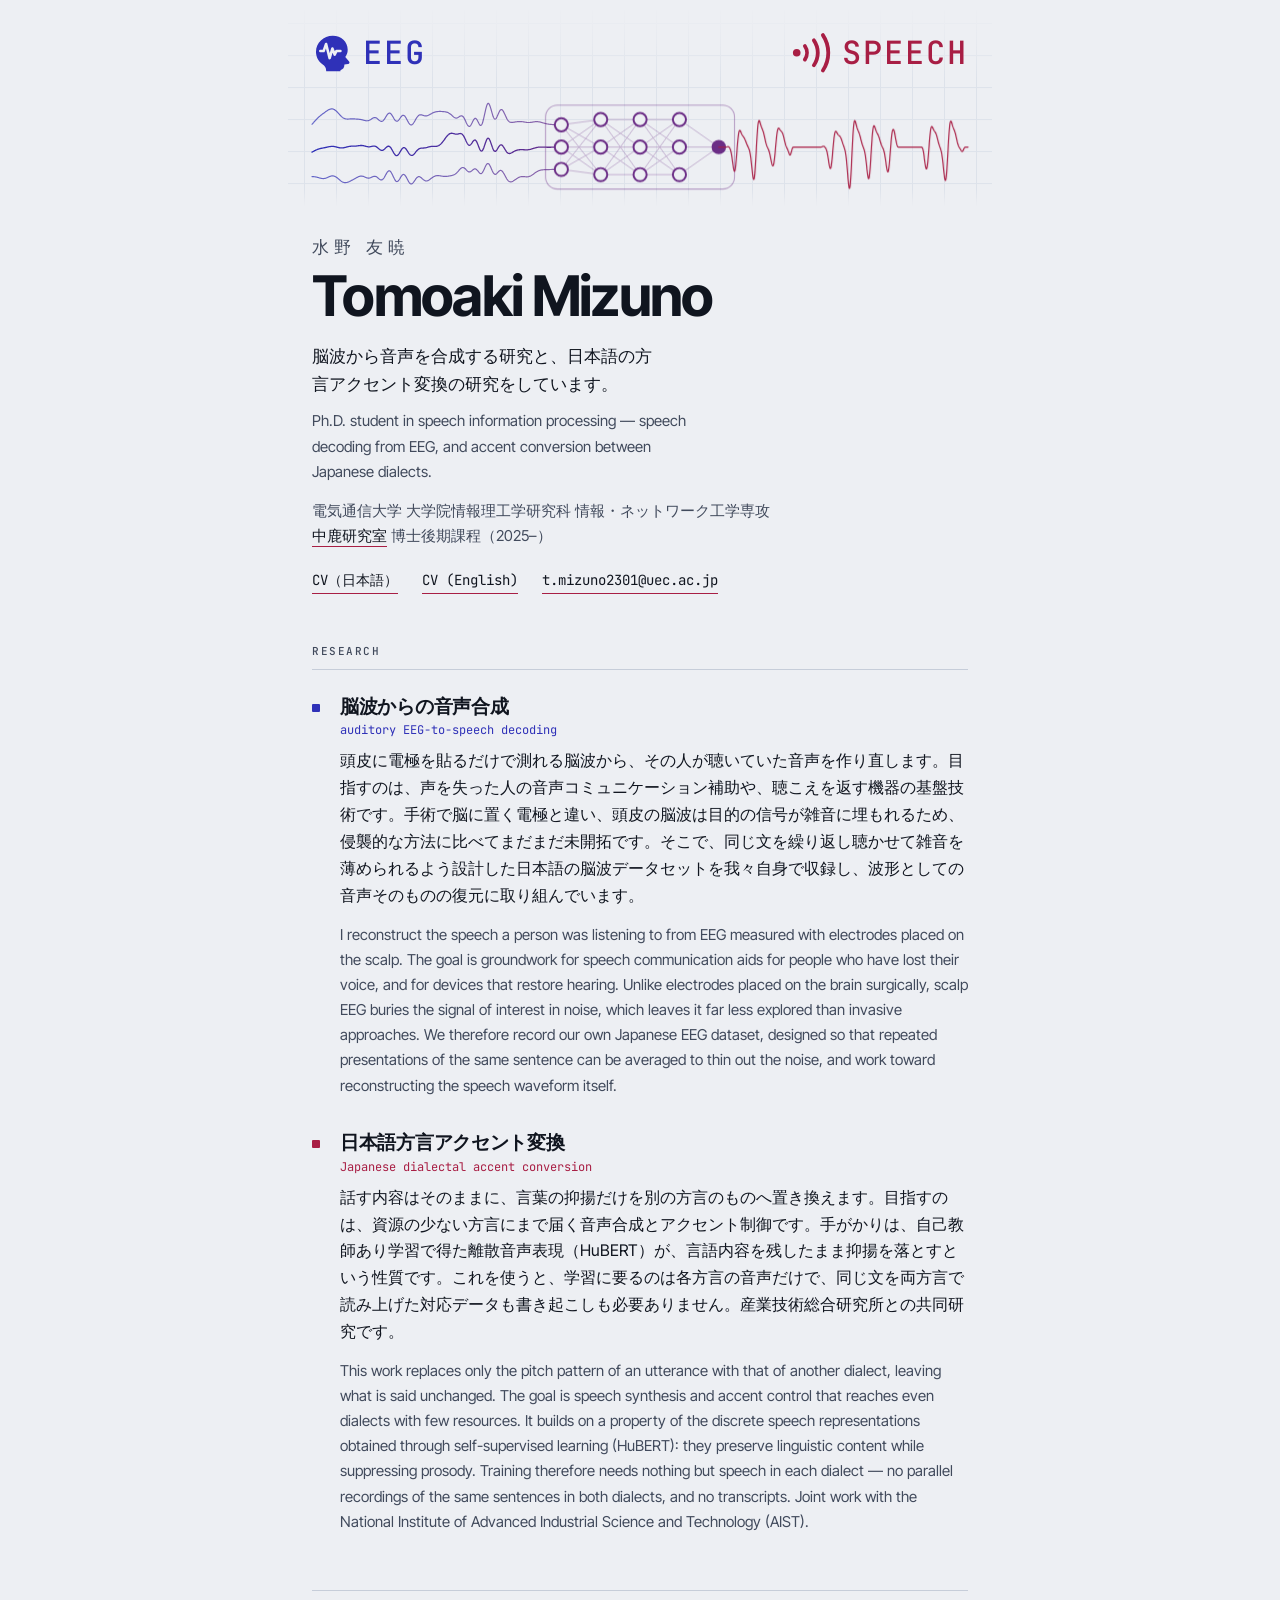
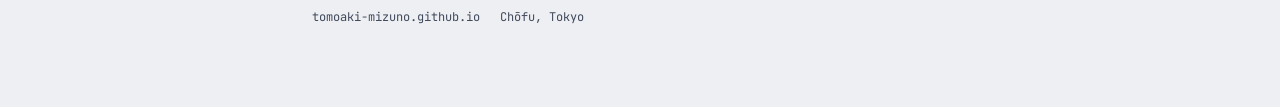
==== commit 73a41081: "Add profile and CV pages" ====
--- a/index.html
+++ b/index.html
@@ -71,8 +71,8 @@
       <span class="dot eeg"></span>
       <div>
         <h3>脳波からの音声合成<span class="en cool">auditory EEG-to-speech decoding</span></h3>
-        <p>頭皮に電極を貼るだけで測れる脳波から、その人が聴いていた音声を作り直すことに取り組んでいます。目指すのは、声を失った人の音声コミュニケーション補助や、聴こえを返す機器の基盤技術です。声質や言語の手がかりが脳のどの領域の信号に現れるのかを調べながら、そのための日本語脳波データセットを自分たちで収録しています。</p>
-        <p class="en-text">I work on reconstructing the speech a person was listening to, using only EEG measured with electrodes placed on the scalp. The goal is groundwork for speech communication aids for people who have lost their voice, and for devices that reconstruct hearing. I study which brain regions carry the cues to voice quality and linguistic content, and we record our own Japanese EEG dataset for this purpose.</p>
+        <p>頭皮に電極を貼るだけで測れる脳波から、その人が聴いていた音声を作り直します。目指すのは、声を失った人の音声コミュニケーション補助や、聴こえを返す機器の基盤技術です。手術で脳に置く電極と違い、頭皮の脳波は目的の信号が雑音に埋もれるため、侵襲的な方法に比べてまだまだ未開拓です。そこで、同じ文を繰り返し聴かせて雑音を薄められるよう設計した日本語の脳波データセットを我々自身で収録し、波形としての音声そのものの復元に取り組んでいます。</p>
+        <p class="en-text">I reconstruct the speech a person was listening to from EEG measured with electrodes placed on the scalp. The goal is groundwork for speech communication aids for people who have lost their voice, and for devices that restore hearing. Unlike electrodes placed on the brain surgically, scalp EEG buries the signal of interest in noise, which leaves it far less explored than invasive approaches. We therefore record our own Japanese EEG dataset, designed so that repeated presentations of the same sentence can be averaged to thin out the noise, and work toward reconstructing the speech waveform itself.</p>
       </div>
     </div>
 
@@ -80,8 +80,8 @@
       <span class="dot voice"></span>
       <div>
         <h3>日本語方言アクセント変換<span class="en">Japanese dialectal accent conversion</span></h3>
-        <p>話す内容はそのままに、言葉の抑揚だけを別の方言のものへ置き換えます。対象は標準語と茨城南部方言です。自己教師あり学習で得た離散音声表現（HuBERT）が、言語内容を残したまま抑揚を落とす性質を利用するので、学習に要るのは各方言の音声だけで、同じ文を両方言で読み上げた対応データも書き起こしも必要ありません。産業技術総合研究所との共同研究です。</p>
-        <p class="en-text">This work replaces only the pitch pattern of an utterance with that of another dialect, leaving what is said unchanged. The two dialects are standard Japanese and the southern Ibaraki dialect. It builds on a property of the discrete speech representations obtained through self-supervised learning (HuBERT): they preserve linguistic content while suppressing prosody. Training therefore needs nothing but speech in each dialect &mdash; no parallel recordings of the same sentences in both dialects, and no transcripts. Joint work with the National Institute of Advanced Industrial Science and Technology (AIST).</p>
+        <p>話す内容はそのままに、言葉の抑揚だけを別の方言のものへ置き換えます。目指すのは、資源の少ない方言にまで届く音声合成とアクセント制御です。手がかりは、自己教師あり学習で得た離散音声表現（HuBERT）が、言語内容を残したまま抑揚を落とすという性質です。これを使うと、学習に要るのは各方言の音声だけで、同じ文を両方言で読み上げた対応データも書き起こしも必要ありません。産業技術総合研究所との共同研究です。</p>
+        <p class="en-text">This work replaces only the pitch pattern of an utterance with that of another dialect, leaving what is said unchanged. The goal is speech synthesis and accent control that reaches even dialects with few resources. It builds on a property of the discrete speech representations obtained through self-supervised learning (HuBERT): they preserve linguistic content while suppressing prosody. Training therefore needs nothing but speech in each dialect &mdash; no parallel recordings of the same sentences in both dialects, and no transcripts. Joint work with the National Institute of Advanced Industrial Science and Technology (AIST).</p>
       </div>
     </div>
 
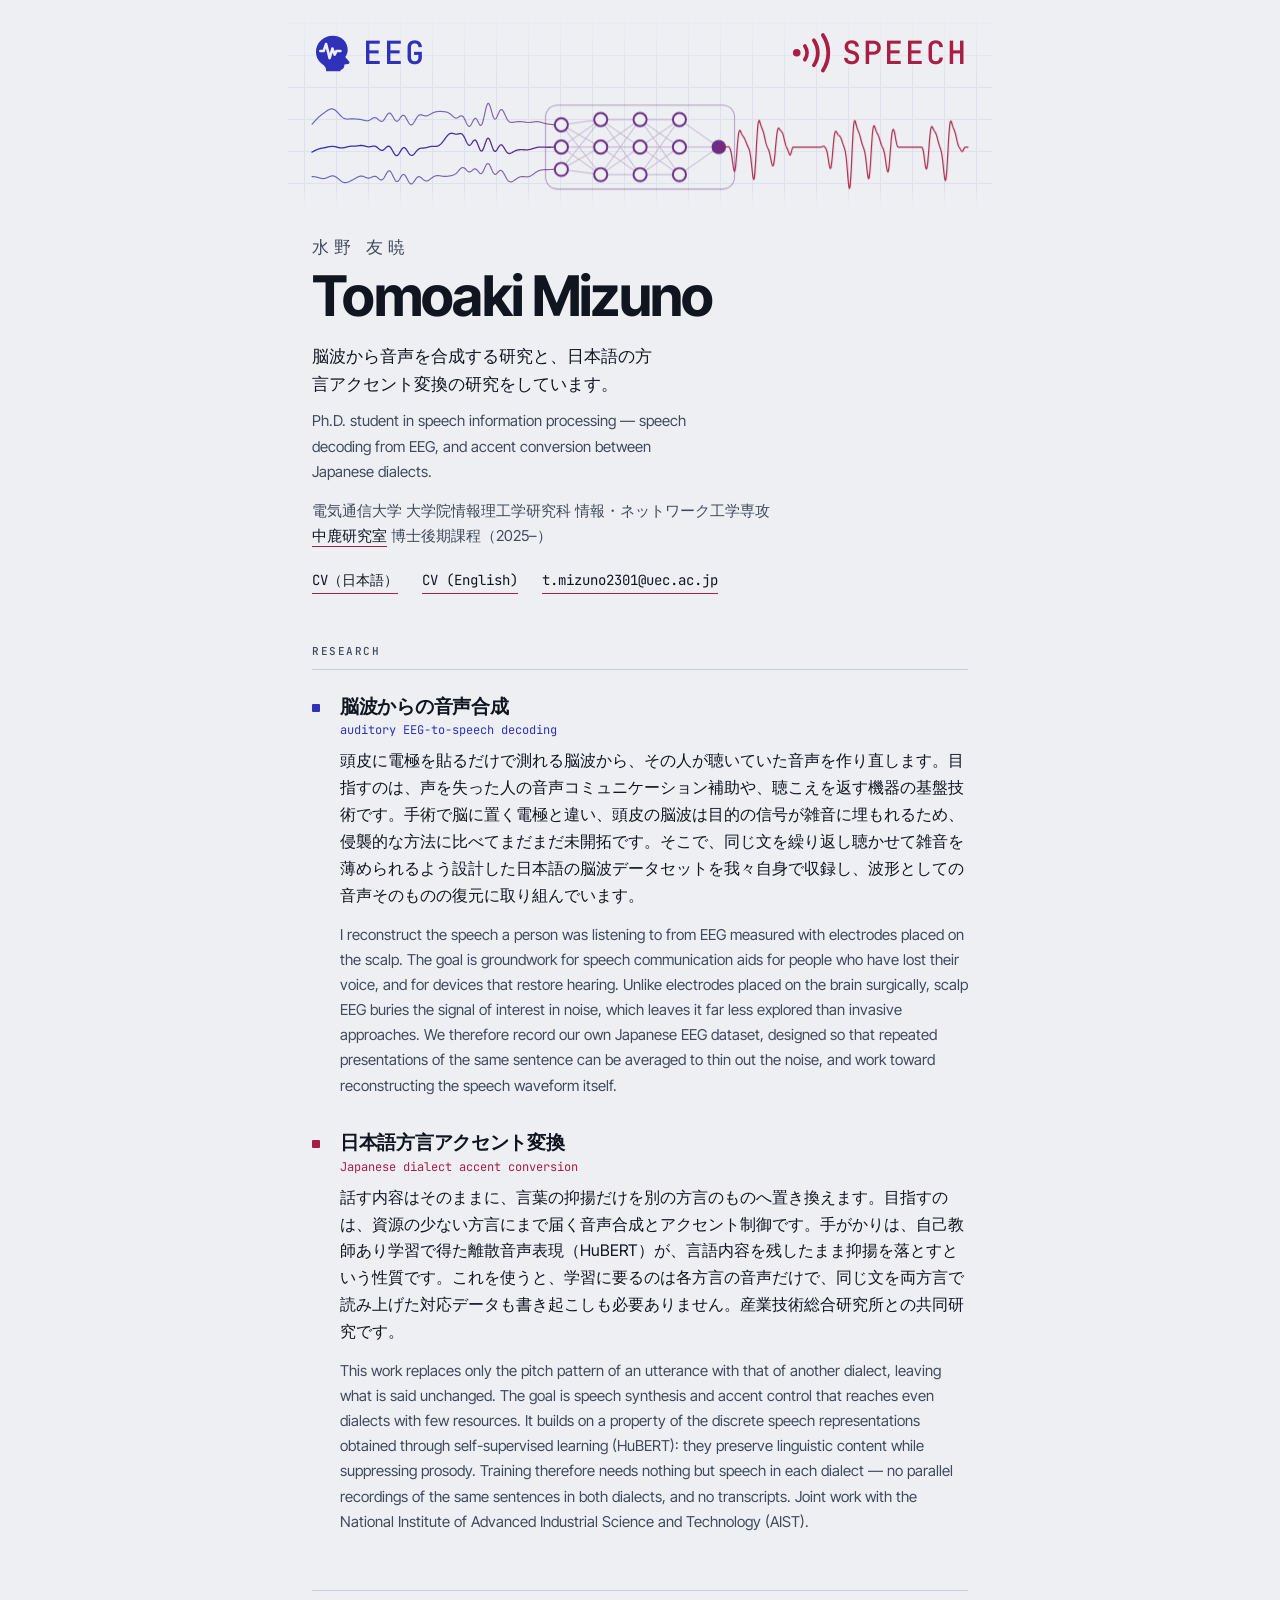
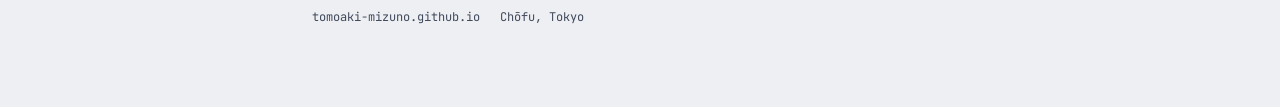
==== commit 0ebfcd32: "Update CV" ====
--- a/index.html
+++ b/index.html
@@ -79,7 +79,7 @@
     <div class="topic">
       <span class="dot voice"></span>
       <div>
-        <h3>日本語方言アクセント変換<span class="en">Japanese dialectal accent conversion</span></h3>
+        <h3>日本語方言アクセント変換<span class="en">Japanese dialect accent conversion</span></h3>
         <p>話す内容はそのままに、言葉の抑揚だけを別の方言のものへ置き換えます。目指すのは、資源の少ない方言にまで届く音声合成とアクセント制御です。手がかりは、自己教師あり学習で得た離散音声表現（HuBERT）が、言語内容を残したまま抑揚を落とすという性質です。これを使うと、学習に要るのは各方言の音声だけで、同じ文を両方言で読み上げた対応データも書き起こしも必要ありません。産業技術総合研究所との共同研究です。</p>
         <p class="en-text">This work replaces only the pitch pattern of an utterance with that of another dialect, leaving what is said unchanged. The goal is speech synthesis and accent control that reaches even dialects with few resources. It builds on a property of the discrete speech representations obtained through self-supervised learning (HuBERT): they preserve linguistic content while suppressing prosody. Training therefore needs nothing but speech in each dialect &mdash; no parallel recordings of the same sentences in both dialects, and no transcripts. Joint work with the National Institute of Advanced Industrial Science and Technology (AIST).</p>
       </div>
